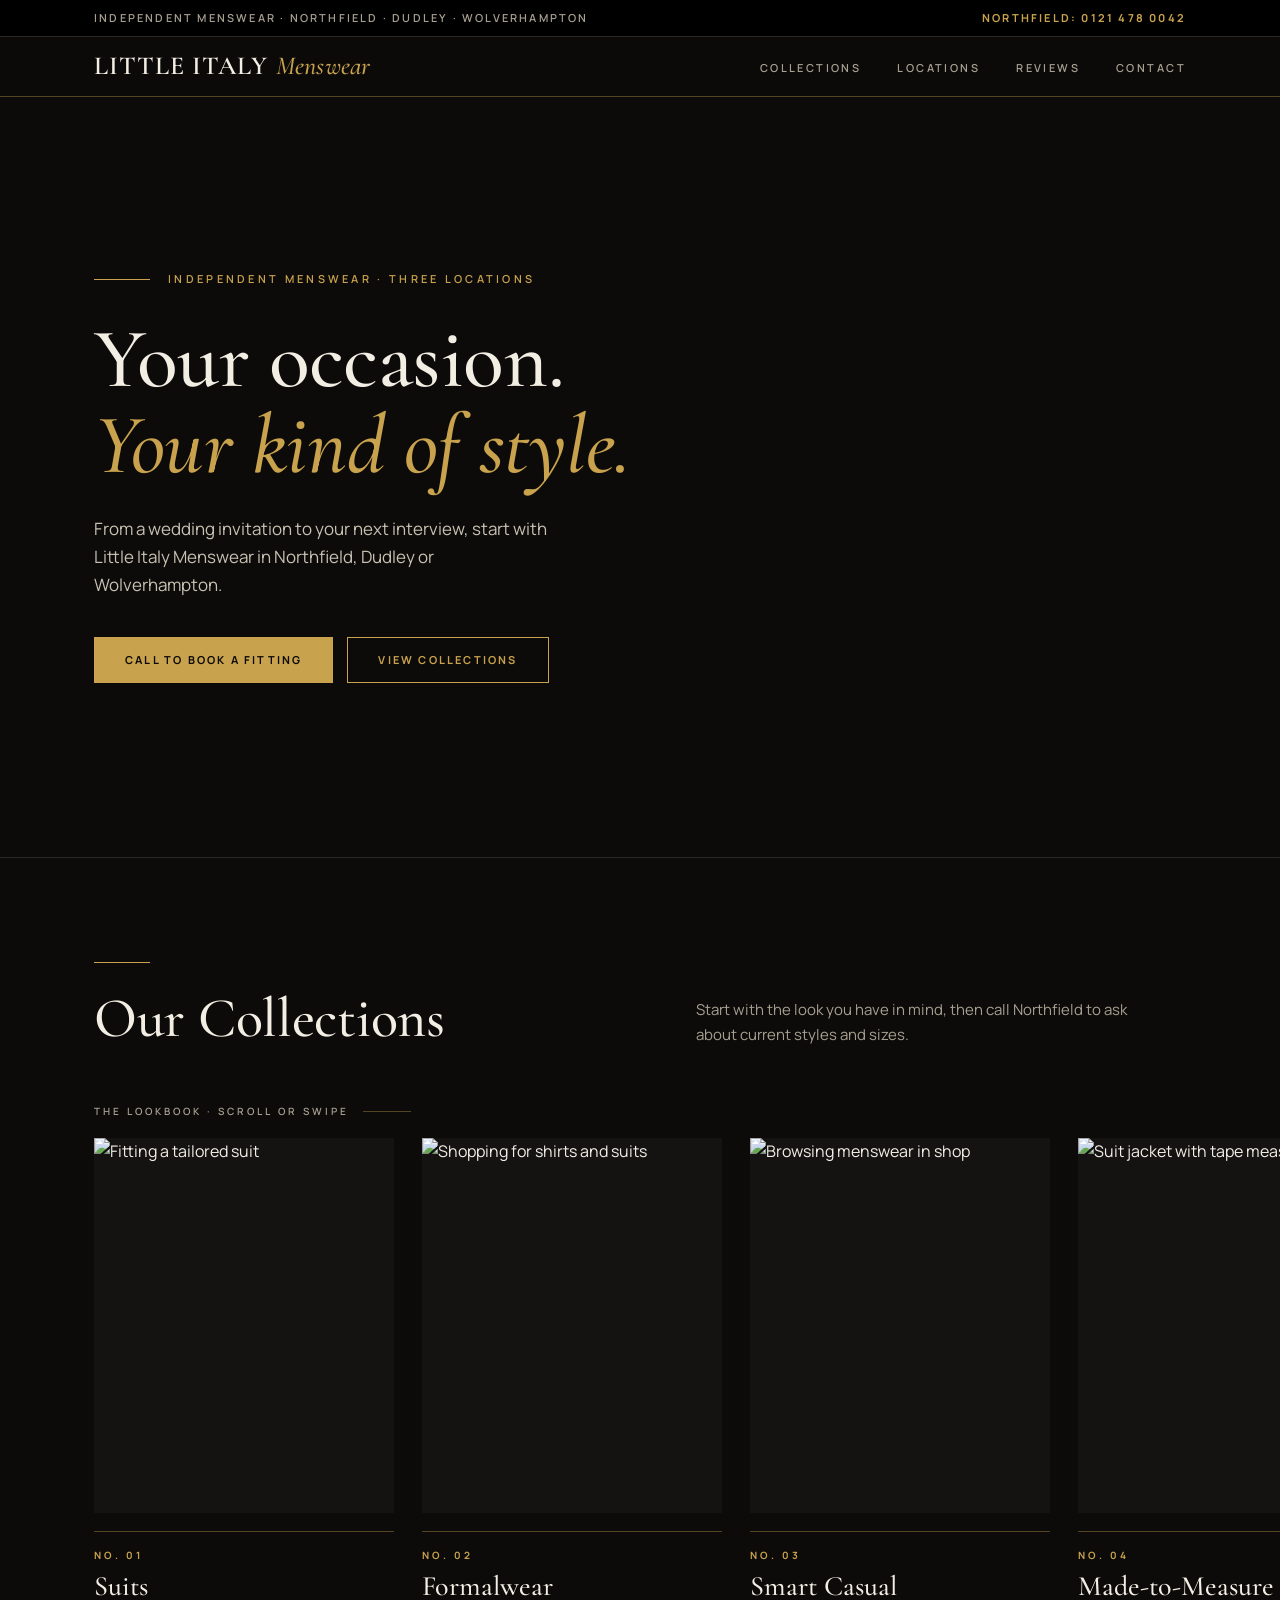
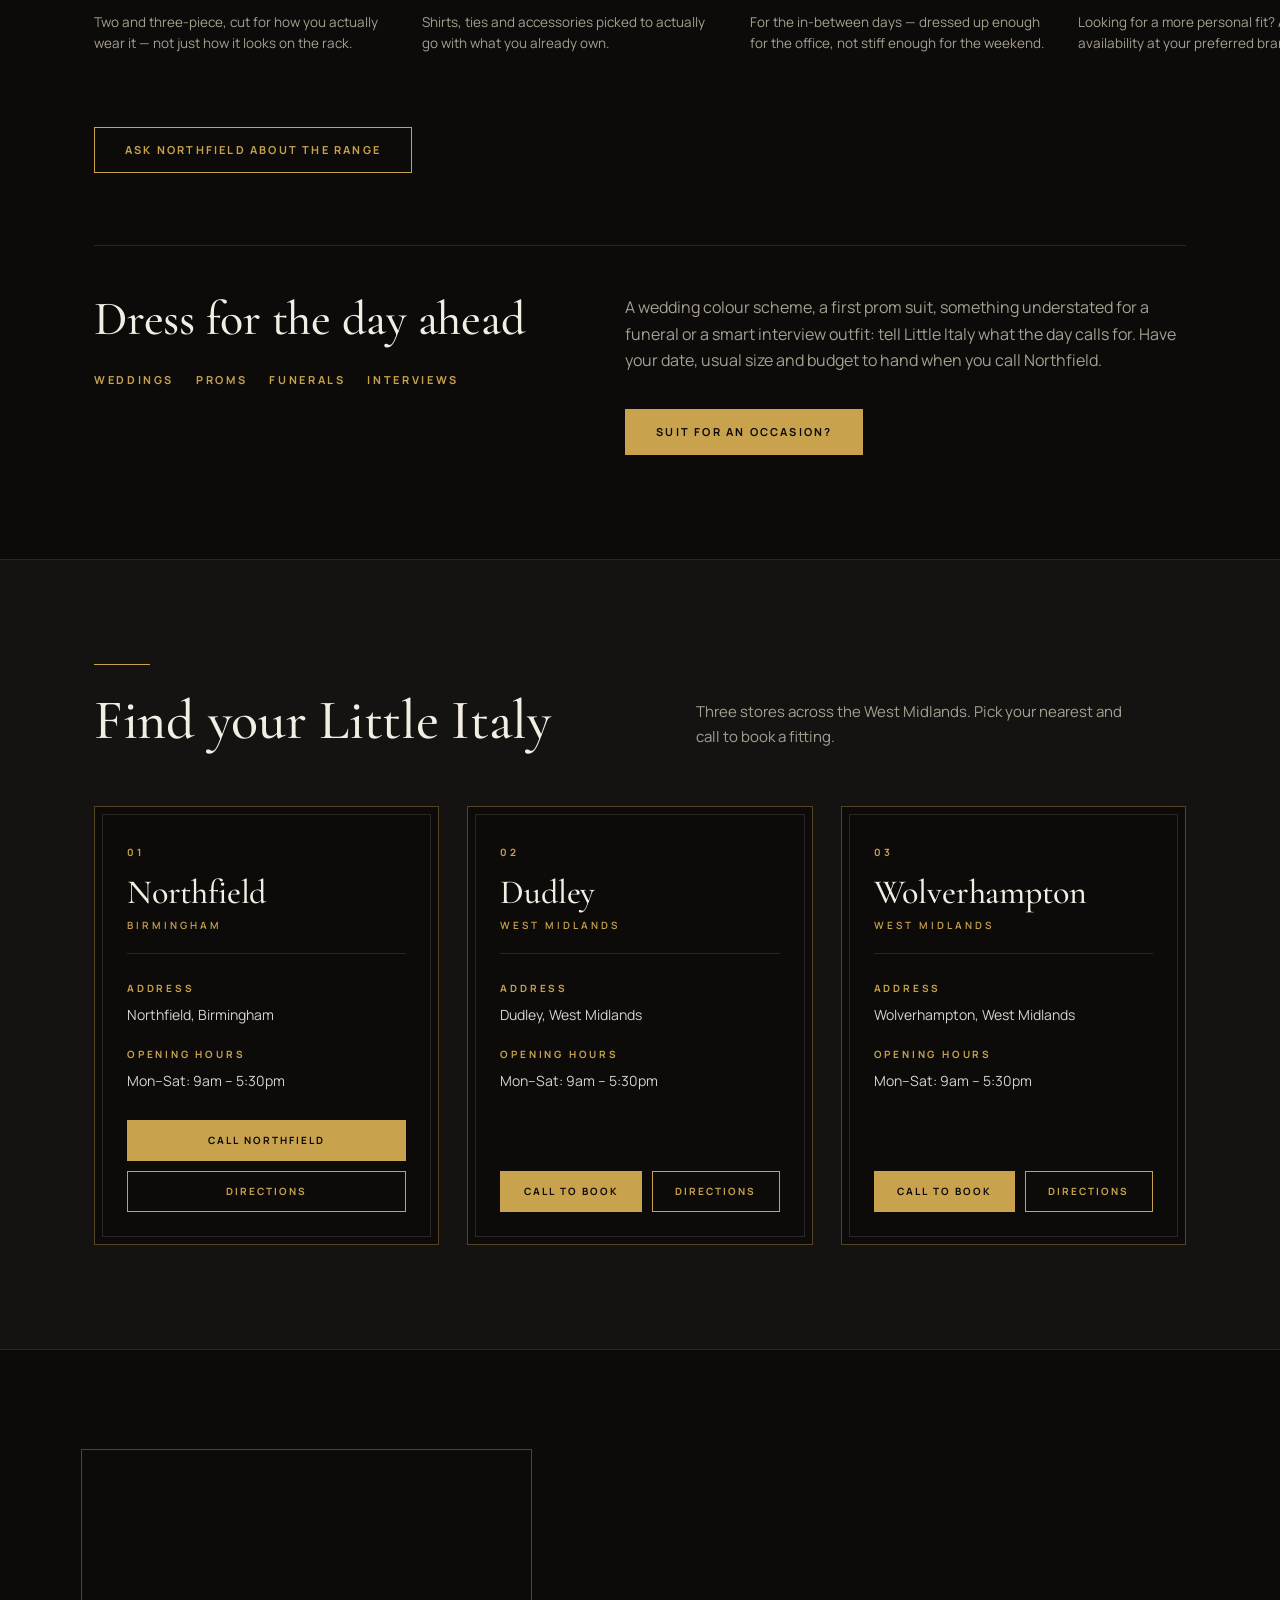
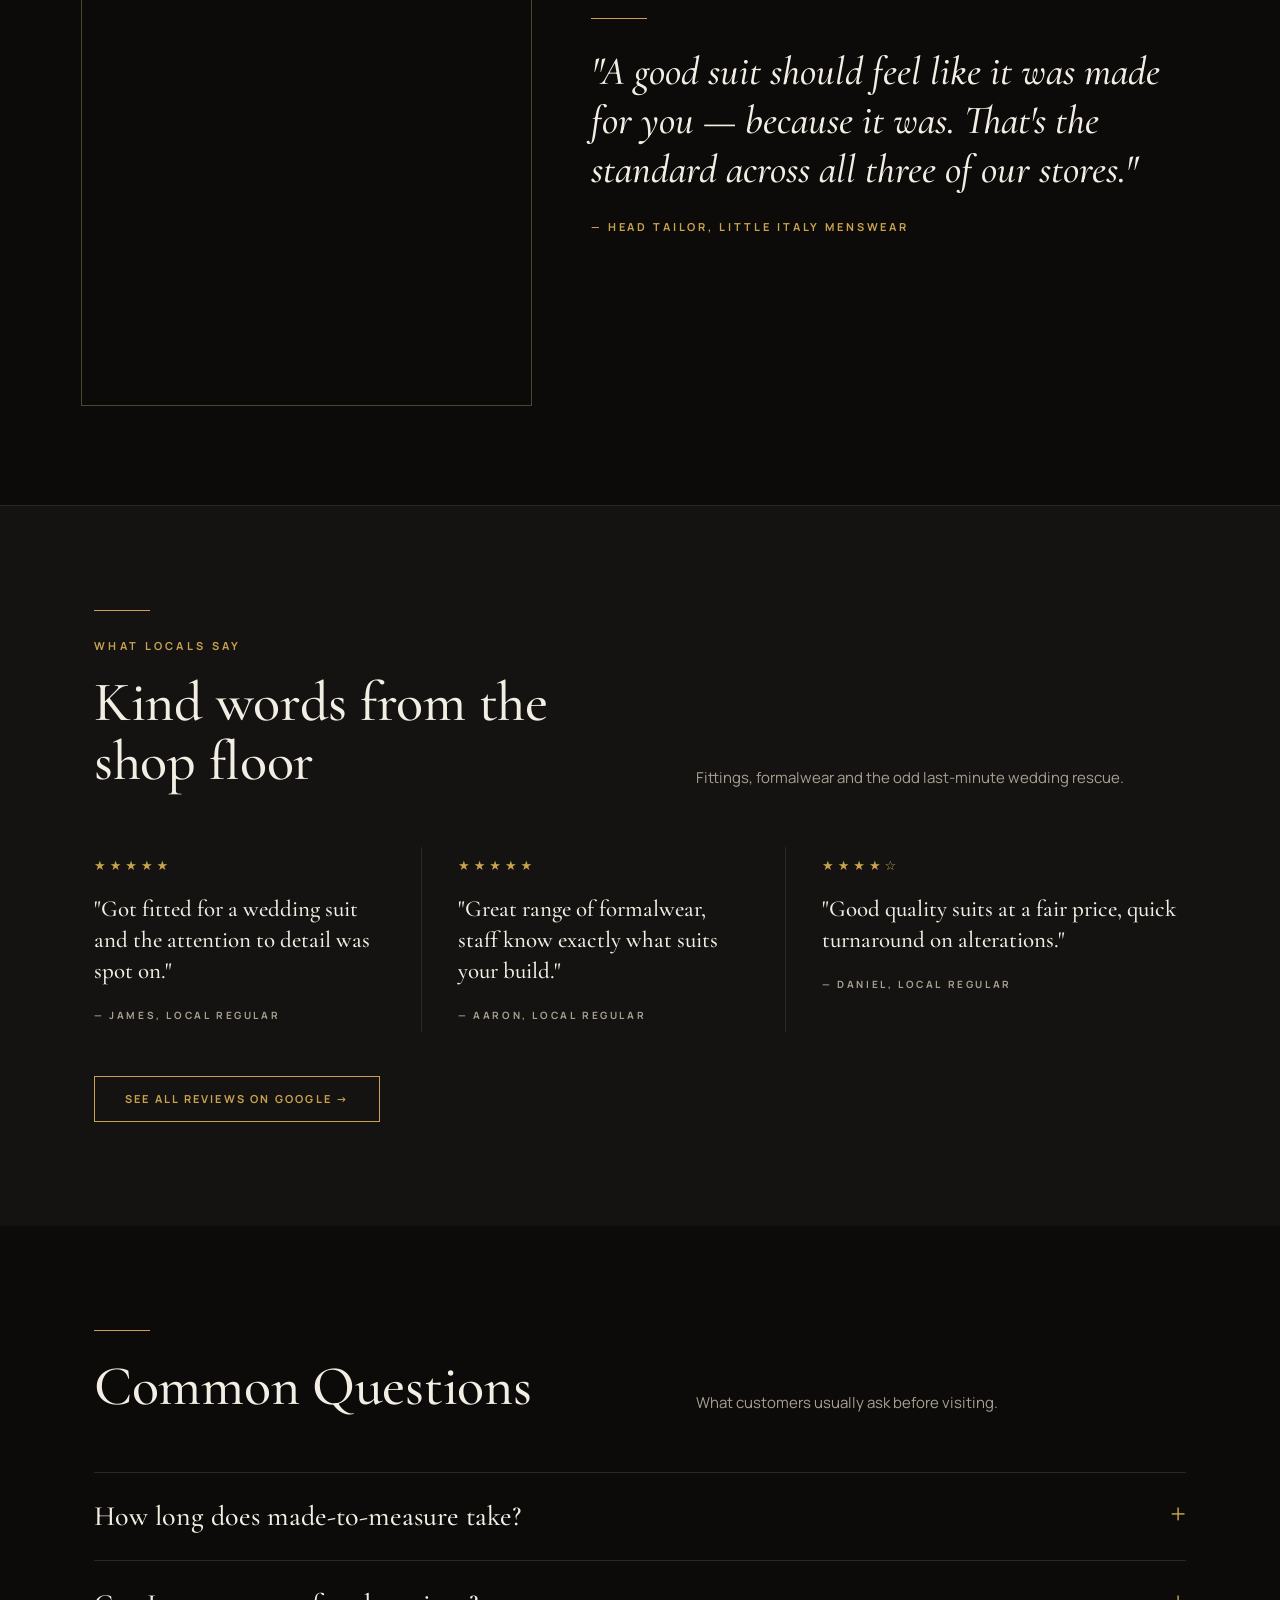
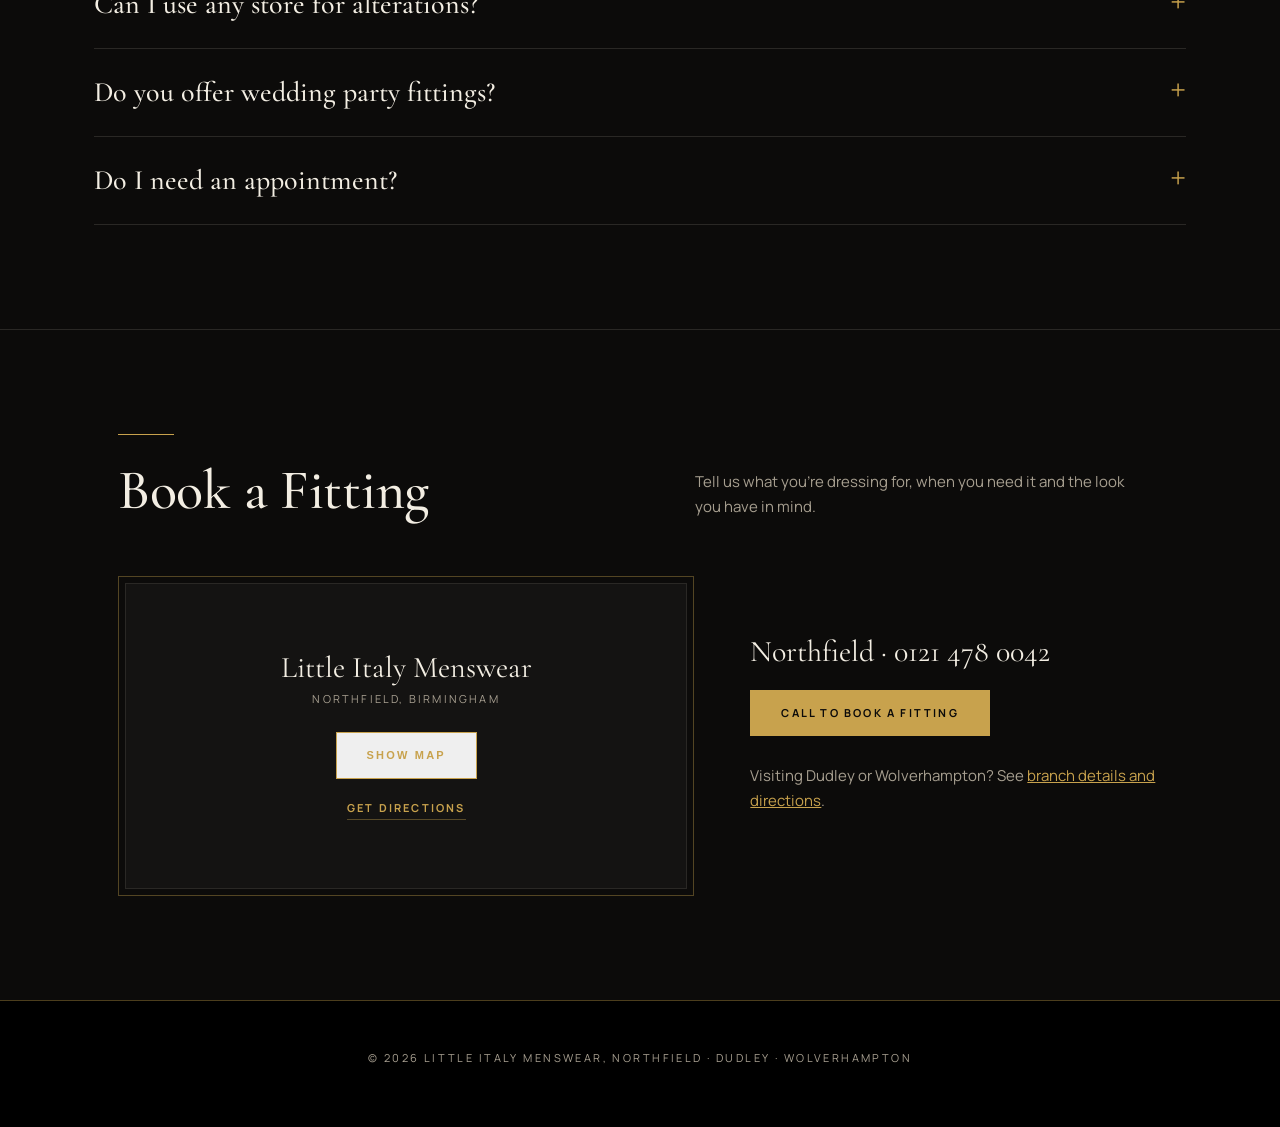
==== index.html @ 304b844a "Merge task E" ====
<!DOCTYPE html>
<html lang="en-GB">
<head>
<meta charset="UTF-8" />
<meta name="viewport" content="width=device-width, initial-scale=1" />
<title>Little Italy Menswear | Menswear in Northfield, Birmingham</title>
<meta name="description" content="Suits, formalwear and smart casual menswear from Little Italy Menswear in Northfield, Birmingham, with branches in Dudley and Wolverhampton too." />
<link rel="canonical" href="https://desolatemartial553.github.io/little-italy-menswear/" />
<meta name="theme-color" content="#0c0b0a" />
<link rel="icon" href="data:image/svg+xml,%3Csvg xmlns='http://www.w3.org/2000/svg' viewBox='0 0 64 64'%3E%3Crect width='64' height='64' rx='12' fill='%230c0b0a'/%3E%3Ctext x='32' y='45' font-family='Georgia,serif' font-size='38' font-weight='700' text-anchor='middle' fill='%23c8a24d'%3ELI%3C/text%3E%3C/svg%3E" />
<meta property="og:type" content="website" />
<meta property="og:site_name" content="Little Italy Menswear" />
<meta property="og:title" content="Little Italy Menswear | Menswear in Northfield, Birmingham" />
<meta property="og:description" content="Suits, formalwear and smart casual menswear from Little Italy Menswear in Northfield, Birmingham, with branches in Dudley and Wolverhampton too." />
<meta property="og:url" content="https://desolatemartial553.github.io/little-italy-menswear/" />
<meta property="og:image" content="https://images.pexels.com/photos/6765639/pexels-photo-6765639.jpeg?auto=compress&cs=tinysrgb&w=1200" />
<meta property="og:locale" content="en_GB" />
<meta name="twitter:card" content="summary_large_image" />
<meta name="twitter:title" content="Little Italy Menswear | Menswear in Northfield, Birmingham" />
<meta name="twitter:description" content="Suits, formalwear and smart casual menswear from Little Italy Menswear in Northfield, Birmingham, with branches in Dudley and Wolverhampton too." />
<meta name="twitter:image" content="https://images.pexels.com/photos/6765639/pexels-photo-6765639.jpeg?auto=compress&cs=tinysrgb&w=1200" />
<script type="application/ld+json">
{
  "@context": "https://schema.org",
  "@type": "ClothingStore",
  "@id": "https://desolatemartial553.github.io/little-italy-menswear/#northfield",
  "name": "Little Italy Menswear",
  "description": "Independent menswear retailer offering suits, formalwear and smart casual clothing.",
  "url": "https://desolatemartial553.github.io/little-italy-menswear/",
  "image": "https://images.pexels.com/photos/6765639/pexels-photo-6765639.jpeg?auto=compress&cs=tinysrgb&w=1200",
  "telephone": "+441214780042",
  "address": {
    "@type": "PostalAddress",
    "addressLocality": "Northfield, Birmingham",
    "addressRegion": "West Midlands",
    "addressCountry": "GB"
  },
  "areaServed": [
    "Northfield",
    "Dudley",
    "Wolverhampton"
  ]
}
</script>
<link rel="preconnect" href="https://fonts.googleapis.com" />
<link rel="preconnect" href="https://fonts.gstatic.com" crossorigin />
<link rel="preload" as="image" href="https://images.pexels.com/photos/6765639/pexels-photo-6765639.jpeg?auto=compress&cs=tinysrgb&w=800" media="(max-width:600px)" fetchpriority="high" />
<link rel="preload" as="image" href="https://images.pexels.com/photos/6765639/pexels-photo-6765639.jpeg?auto=compress&cs=tinysrgb&w=1280" media="(min-width:601px) and (max-width:1280px)" fetchpriority="high" />
<link rel="preload" as="image" href="https://images.pexels.com/photos/6765639/pexels-photo-6765639.jpeg?auto=compress&cs=tinysrgb&w=1920" media="(min-width:1281px)" fetchpriority="high" />
<link href="https://fonts.googleapis.com/css2?family=Cormorant+Garamond:ital,wght@0,500;0,600;0,700;1,500;1,600&family=Manrope:wght@300;400;500;600;700&display=swap" rel="stylesheet" />
<style>
  :root{
    --bg:#0c0b0a; --ink:#f3eee3; --muted:#a79f90; --accent:#c8a24d; --accent-soft:rgba(200,162,77,.38);
    --card:#141312; --line:#2a2825; --pad:max(24px, calc((100% - 1092px) / 2));
    --serif:'Cormorant Garamond',Georgia,serif; --sans:'Manrope',system-ui,sans-serif;
  }
  *{box-sizing:border-box; margin:0; padding:0;}
  html{scroll-padding-top:90px;}
  body{font-family:var(--sans); background:var(--bg); color:var(--ink); line-height:1.65; font-size:16px; -webkit-font-smoothing:antialiased; overflow-x:hidden;}
  h1,h2,h3{font-family:var(--serif); font-weight:600; letter-spacing:-.005em;}
  .wrap{max-width:1140px; margin:0 auto; padding:0 24px;}
  a{color:inherit;}
  a:focus-visible,button:focus-visible,summary:focus-visible,.lookbook:focus-visible{outline:2px solid var(--accent); outline-offset:3px;}
  img{display:block; max-width:100%;}
  .reveal{opacity:0; transform:translateY(24px); transition:opacity .8s ease, transform .8s ease;}
  .reveal.in{opacity:1; transform:none;}
  @media(prefers-reduced-motion:reduce){.reveal{opacity:1; transform:none; transition:none;} *{scroll-behavior:auto !important;}}

  /* top bar + header */
  .topbar{background:#000; color:var(--muted); font-size:11px; letter-spacing:.2em; text-transform:uppercase; font-weight:600; border-bottom:1px solid var(--line);}
  .topbar__inner{display:flex; justify-content:space-between; align-items:center; padding:9px 24px; flex-wrap:wrap; gap:4px 20px;}
  .topbar a{color:var(--accent); text-decoration:none; font-weight:700;}
  header{position:sticky; top:0; background:rgba(12,11,10,.94); backdrop-filter:blur(8px); border-bottom:1px solid var(--accent-soft); z-index:30; transition:box-shadow .3s;}
  header.scrolled{box-shadow:0 10px 30px rgba(0,0,0,.55);}
  .header__inner{display:flex; align-items:center; justify-content:space-between; padding:16px 24px; position:relative;}
  .brand{font-family:var(--serif); font-size:26px; font-weight:600; text-decoration:none; letter-spacing:.04em; text-transform:uppercase; line-height:1;}
  .brand span{color:var(--accent); font-style:italic; text-transform:none; letter-spacing:.01em; font-weight:500;}
  nav ul{list-style:none; display:flex; gap:36px;}
  nav a{text-decoration:none; font-weight:600; font-size:11px; color:var(--muted); text-transform:uppercase; letter-spacing:.22em; padding:6px 0; border-bottom:1px solid transparent; transition:color .2s, border-color .2s;}
  nav a:hover{color:var(--accent); border-color:var(--accent);}
  .burger{display:none; flex-direction:column; gap:5px; background:none; border:0; cursor:pointer; padding:8px;}
  .burger span{width:24px; height:1px; background:var(--ink);}
  .mobile-menu{display:none; position:absolute; top:100%; left:0; right:0; background:var(--card); border-bottom:1px solid var(--accent-soft); flex-direction:column; padding:8px 24px 16px;}
  .mobile-menu.open{display:flex;}
  .mobile-menu a{padding:15px 0; text-decoration:none; font-weight:600; border-bottom:1px solid var(--line); text-transform:uppercase; letter-spacing:.2em; font-size:12px;}

  /* buttons */
  .btn{display:inline-block; padding:15px 30px; border-radius:0; font-weight:700; text-decoration:none; font-size:11px; text-transform:uppercase; letter-spacing:.2em; border:1px solid transparent; cursor:pointer; transition:background .25s, color .25s, border-color .25s; line-height:1.3; text-align:center;}
  .btn--accent{background:var(--accent); color:#0c0b0a; border-color:var(--accent);}
  .btn--accent:hover{background:var(--ink); border-color:var(--ink);}
  .btn--outline{border-color:var(--accent); color:var(--accent);}
  .btn--outline:hover{background:var(--accent); color:#0c0b0a;}

  /* hero: full-bleed editorial */
  .hero{position:relative; min-height:clamp(520px, calc(100svh - 112px), 760px); display:flex; align-items:center; color:var(--ink); overflow:hidden; padding:0;}
  .hero::before{content:"";position:absolute; inset:0; background:url('https://images.pexels.com/photos/6765639/pexels-photo-6765639.jpeg?auto=compress&cs=tinysrgb&w=800') 70% 25%/cover; filter:grayscale(.35) contrast(1.05);}
  @media (min-width:601px){.hero::before{background-image:url('https://images.pexels.com/photos/6765639/pexels-photo-6765639.jpeg?auto=compress&cs=tinysrgb&w=1280');}}
  @media (min-width:1281px){.hero::before{background-image:url('https://images.pexels.com/photos/6765639/pexels-photo-6765639.jpeg?auto=compress&cs=tinysrgb&w=1920');}}
  .hero::after{content:"";position:absolute; inset:0; background:linear-gradient(90deg, rgba(12,11,10,.96) 0%, rgba(12,11,10,.86) 38%, rgba(12,11,10,.35) 78%, rgba(12,11,10,.55) 100%);}
  .hero__inner{position:relative; z-index:2; width:100%; padding:56px var(--pad);}
  .hero__tag{display:flex; align-items:center; gap:18px; color:var(--accent); font-weight:600; font-size:11px; margin-bottom:28px; text-transform:uppercase; letter-spacing:.3em;}
  .hero__tag::before{content:""; width:56px; height:1px; background:var(--accent); flex:none;}
  .hero h1{font-size:clamp(44px,6.6vw,88px); line-height:1.02; font-weight:500; margin-bottom:26px; max-width:11em;}
  .hero h1 em{color:var(--accent); font-style:italic; font-weight:500;}
  .hero p{max-width:460px; margin-bottom:38px; color:#c9c1b2; font-size:17px;}
  .hero__actions{display:flex; gap:14px; flex-wrap:wrap;}

  /* sections + editorial heads */
  section{padding:104px 24px;}
  .section__head{max-width:1092px; margin:0 auto 56px; display:grid; grid-template-columns:1.1fr 1fr; gap:12px 64px; align-items:end;}
  .section__head::before{content:""; grid-column:1/-1; width:56px; height:1px; background:var(--accent); margin-bottom:14px;}
  .section__head h2{font-size:clamp(34px,4.6vw,56px); line-height:1.05; font-weight:500;}
  .section__head p{color:var(--muted); max-width:440px; font-size:15px;}
  .section__head .rating-badge{grid-column:1/-1;}

  /* lookbook */
  #collections{padding-inline:0; border-top:1px solid var(--line);}
  .lookbook{display:flex; gap:28px; overflow-x:auto; scroll-snap-type:x mandatory; padding:0 var(--pad) 28px; scroll-padding-inline:var(--pad); overscroll-behavior-x:contain; scrollbar-width:thin; scrollbar-color:var(--accent) var(--line); counter-reset:look;}
  .lookbook::-webkit-scrollbar{height:3px;}
  .lookbook::-webkit-scrollbar-track{background:var(--line);}
  .lookbook::-webkit-scrollbar-thumb{background:var(--accent);}
  .lookbook::after{content:""; flex:0 0 1px;}
  .lookbook-hint{margin:0 0 18px; display:flex; align-items:center; gap:14px; font-size:10px; letter-spacing:.3em; text-transform:uppercase; color:var(--muted); font-weight:600;}
  .lookbook-hint::after{content:""; width:48px; height:1px; background:var(--accent-soft);}
  .coll{flex:0 0 auto; width:min(78vw,300px); scroll-snap-align:start; counter-increment:look;}
  .coll__img{overflow:hidden; aspect-ratio:4/5; background:var(--card);}
  .coll img{width:100%; height:100%; object-fit:cover; filter:grayscale(.25); transition:transform .8s ease, filter .5s;}
  .coll:hover img{transform:scale(1.04); filter:none;}
  .coll__label{padding-top:18px; margin-top:0; font-family:var(--serif); font-size:28px; font-weight:500; line-height:1.1; border-top:1px solid var(--accent-soft); margin-top:18px;}
  .coll__label::before{content:"No. 0" counter(look); display:block; font-family:var(--sans); font-size:10px; letter-spacing:.3em; text-transform:uppercase; color:var(--accent); font-weight:700; margin-bottom:10px;}
  .coll__label small{display:block; font-family:var(--sans); font-size:13.5px; color:var(--muted); font-weight:400; margin-top:10px; line-height:1.6;}
  .collection-contact{text-align:left; margin:44px 0 0;}
  .occasion-panel{margin:72px 0 0; padding:48px 0 0; border-top:1px solid var(--line); display:grid; grid-template-columns:1fr 1.2fr; gap:8px 64px; align-items:start;}
  .occasion-panel h3{font-size:clamp(32px,4vw,48px); line-height:1.05; font-weight:500; grid-column:1;}
  .occasion-list{grid-column:1; display:flex; flex-wrap:wrap; gap:8px 22px; list-style:none; color:var(--accent); font-size:11px; letter-spacing:.24em; text-transform:uppercase; font-weight:700; margin-top:18px;}
  .occasion-panel p{grid-column:2; grid-row:1/3; color:var(--muted); max-width:560px;}
  .occasion-panel .btn{grid-column:2; justify-self:start; margin-top:12px;}

  /* store directory plaques */
  #locations{background:var(--card); border-top:1px solid var(--line); border-bottom:1px solid var(--line);}
  .locations{display:grid; grid-template-columns:repeat(3,minmax(0,1fr)); gap:28px; max-width:1092px; margin:0 auto; counter-reset:plaque;}
  .loc{position:relative; display:flex; flex-direction:column; text-align:left; padding:40px 32px 32px; min-width:0; background:var(--bg); border:1px solid var(--accent-soft); counter-increment:plaque; transition:border-color .3s, transform .3s;}
  .loc::before{content:""; position:absolute; inset:7px; border:1px solid var(--line); pointer-events:none; transition:border-color .3s;}
  .loc:hover{border-color:var(--accent); transform:translateY(-4px);}
  .loc:hover::before{border-color:var(--accent-soft);}
  .loc h3{position:relative; color:var(--ink); font-size:34px; line-height:1.05; font-weight:500; margin-bottom:6px; text-transform:none;}
  .loc h3::before{content:"0" counter(plaque); display:block; font-family:var(--sans); font-size:10px; letter-spacing:.3em; color:var(--accent); font-weight:700; margin-bottom:18px;}
  .loc > p{color:var(--accent); font-size:10px; letter-spacing:.3em; text-transform:uppercase; font-weight:600; padding-bottom:20px; border-bottom:1px solid var(--line);}
  .loc__details{margin:6px 0 28px; font-size:14px; position:relative;}
  .loc__details dt{font-size:10px; letter-spacing:.28em; text-transform:uppercase; color:var(--accent); font-weight:700; margin-top:20px;}
  .loc__details dd{color:var(--ink); margin:6px 0 0; opacity:.88;}
  .loc__actions{display:flex; flex-wrap:wrap; gap:10px; margin-top:auto; position:relative;}
  .loc__actions .btn{padding:13px 18px; font-size:10px; flex:1 1 auto;}

  /* craft quote */
  .owner-section{padding-block:112px;}
  .owner{display:grid; grid-template-columns:minmax(0,5fr) minmax(0,7fr); gap:72px; align-items:center; max-width:1092px; margin:0 auto;}
  .owner img{aspect-ratio:4/5; object-fit:cover; width:100%; filter:grayscale(.3); outline:1px solid var(--accent-soft); outline-offset:12px;}
  .owner blockquote{font-family:var(--serif); font-size:clamp(26px,3.2vw,40px); line-height:1.22; font-weight:500; font-style:italic; margin-bottom:24px;}
  .owner blockquote::before{content:""; display:block; width:56px; height:1px; background:var(--accent); margin-bottom:28px;}
  .owner .who{color:var(--accent); font-weight:700; font-size:11px; letter-spacing:.26em; text-transform:uppercase;}

  /* reviews */
  .reviews{background:var(--card); border-top:1px solid var(--line); padding-inline:0;}
  .rating-badge{display:inline-block; justify-self:start; color:var(--accent); font-weight:700; font-size:11px; letter-spacing:.3em; text-transform:uppercase; margin-bottom:6px;}
  .review-grid{display:grid; grid-template-columns:repeat(3,minmax(0,1fr)); max-width:1140px; margin:0 auto; padding:0 24px;}
  .review{padding:8px 36px 8px 0; margin-right:36px; border-right:1px solid var(--line); text-align:left;}
  .review:last-child{border-right:0; margin-right:0; padding-right:0;}
  .stars{color:var(--accent); letter-spacing:4px; font-size:13px; margin-bottom:18px;}
  .review p{font-family:var(--serif); color:var(--ink); font-size:23px; line-height:1.35; font-weight:500; margin-bottom:20px;}
  .review .who{font-weight:700; font-size:10px; letter-spacing:.26em; color:var(--muted); text-transform:uppercase;}
  .reviews > .wrap{max-width:1140px;}

  /* faq */
  .faq{max-width:1092px; margin:0 auto; border-top:1px solid var(--line);}
  .faq details{border-bottom:1px solid var(--line); padding:26px 0;}
  .faq summary{cursor:pointer; font-family:var(--serif); font-weight:500; list-style:none; font-size:clamp(21px,2.4vw,28px); line-height:1.25; padding-right:48px; position:relative;}
  .faq summary::-webkit-details-marker{display:none;}
  .faq summary::after{content:"+"; position:absolute; right:0; top:0; font-family:var(--sans); font-weight:300; font-size:28px; line-height:1; color:var(--accent);}
  .faq details[open] summary::after{content:"–";}
  .faq p{margin-top:14px; color:var(--muted); font-size:15px; max-width:640px;}
  .faq p a{color:var(--accent);}

  /* contact */
  #contact{border-top:1px solid var(--line);}
  .map-contact{display:grid; grid-template-columns:1.4fr 1fr; gap:56px; max-width:1092px; margin:0 auto; align-items:stretch;}
  .map-contact iframe{width:100%; height:100%; min-height:320px; border:1px solid var(--accent-soft); padding:6px; background:var(--bg); filter:grayscale(1) invert(90%);}
  .contact-details{text-align:left; padding:8px 0; display:flex; flex-direction:column; justify-content:center; align-items:flex-start;}
  .contact-details p{color:var(--muted); margin-bottom:22px; font-size:15px;}
  .contact-details p:first-child{font-family:var(--serif); color:var(--ink); font-size:30px; line-height:1.1;}
  .contact-details p a{color:var(--accent);}
  .contact-details .btn{margin-bottom:28px;}
  footer{background:#000; color:var(--muted); padding:48px 24px 60px; text-align:center; font-size:11px; letter-spacing:.22em; text-transform:uppercase; border-top:1px solid var(--accent-soft);}
  footer a{color:var(--accent); text-decoration:none;}
  .sticky-cta{position:fixed; bottom:0; left:0; right:0; background:#000; padding:12px 20px; display:none; justify-content:center; gap:12px; z-index:40; border-top:1px solid var(--accent-soft); box-shadow:0 -8px 24px rgba(0,0,0,.5);}
  .sticky-cta a{flex:1; text-align:center; max-width:280px;}

  @media(max-width:960px){
    .locations{grid-template-columns:1fr; max-width:520px;}
    .review-grid{grid-template-columns:1fr; gap:36px;}
    .review{border-right:0; margin-right:0; padding:0 0 36px; border-bottom:1px solid var(--line);}
    .review:last-child{border-bottom:0; padding-bottom:0;}
  }
  @media(max-width:820px){
    nav{display:none;} .burger{display:flex;}
    section{padding:72px 24px;}
    #collections,.reviews{padding-inline:0;}
    .section__head{grid-template-columns:1fr; margin-bottom:40px;}
    .occasion-panel{grid-template-columns:1fr; gap:16px;}
    .occasion-panel p,.occasion-panel .btn,.occasion-panel h3,.occasion-list{grid-column:1; grid-row:auto;}
    .owner{grid-template-columns:1fr; gap:48px;}
    .owner img{max-width:360px; outline-offset:10px; margin-left:10px;}
    .map-contact{grid-template-columns:1fr; gap:36px;}
    .map-contact iframe{min-height:260px;}
    .sticky-cta{display:flex;}
    footer{padding-bottom:100px;}
    .hero::after{background:linear-gradient(180deg, rgba(12,11,10,.7) 0%, rgba(12,11,10,.9) 100%);}
  }
  @media(max-width:420px){
    .topbar{letter-spacing:.14em;}
    .hero__inner{padding-block:44px;}
    .hero p{font-size:16px;}
    .btn{padding:14px 22px;}
    .hero__actions .btn{flex:1 1 100%;}
    .brand{font-size:22px;}
  }
</style>
</head>
<body>

<div class="topbar">
  <div class="wrap topbar__inner">
    <p>Independent menswear · Northfield · Dudley · Wolverhampton</p>
    <a href="tel:+441214780042">Northfield: 0121 478 0042</a>
  </div>
</div>

<header id="siteHeader">
  <div class="wrap header__inner">
    <a class="brand" href="#top">Little Italy <span>Menswear</span></a>
    <nav>
      <ul>
        <li><a href="#collections">Collections</a></li>
        <li><a href="#locations">Locations</a></li>
        <li><a href="#reviews">Reviews</a></li>
        <li><a href="#contact">Contact</a></li>
      </ul>
    </nav>
    <button class="burger" id="burgerBtn" aria-label="Menu"><span></span><span></span><span></span></button>
    <div class="mobile-menu" id="mobileMenu">
      <a href="#collections">Collections</a>
      <a href="#locations">Locations</a>
      <a href="#reviews">Reviews</a>
      <a href="#contact">Contact</a>
    </div>
  </div>
</header>

<section class="hero" id="top">
  <div class="hero__inner">
    <span class="hero__tag">Independent Menswear · Three Locations</span>
    <h1>Your occasion.<br><em>Your kind of style.</em></h1>
    <p>From a wedding invitation to your next interview, start with Little Italy Menswear in Northfield, Dudley or Wolverhampton.</p>
    <div class="hero__actions">
      <!-- PLACEHOLDER: confirm fitting appointments are available before publishing -->
      <a href="tel:+441214780042" class="btn btn--accent">Call to book a fitting</a>
      <!-- /PLACEHOLDER -->
      <a href="#collections" class="btn btn--outline">View Collections</a>
    </div>
  </div>
</section>

<section id="collections">
  <div class="wrap">
    <div class="section__head reveal">
      <h2>Our Collections</h2>
      <p>Start with the look you have in mind, then call Northfield to ask about current styles and sizes.</p>
    </div>
    <p class="lookbook-hint">The lookbook · scroll or swipe</p>
  </div>
    <div class="lookbook reveal" role="region" aria-label="Collections lookbook, scrollable" tabindex="0">
      <!-- PLACEHOLDER: confirm suits, formalwear and smart-casual ranges with the business -->
      <div class="coll"><div class="coll__img"><img src="https://images.pexels.com/photos/6050409/pexels-photo-6050409.jpeg?auto=compress&cs=tinysrgb&w=400&h=500" srcset="https://images.pexels.com/photos/6050409/pexels-photo-6050409.jpeg?auto=compress&cs=tinysrgb&w=300&h=375 300w, https://images.pexels.com/photos/6050409/pexels-photo-6050409.jpeg?auto=compress&cs=tinysrgb&w=400&h=500 400w, https://images.pexels.com/photos/6050409/pexels-photo-6050409.jpeg?auto=compress&cs=tinysrgb&w=600&h=750 600w" sizes="(max-width:380px) 78vw, 300px" width="400" height="500" alt="Fitting a tailored suit" loading="lazy" decoding="async" /></div><div class="coll__label">Suits<small>Two and three-piece, cut for how you actually wear it — not just how it looks on the rack.</small></div></div>
      <div class="coll"><div class="coll__img"><img src="https://images.pexels.com/photos/6050435/pexels-photo-6050435.jpeg?auto=compress&cs=tinysrgb&w=400&h=500" srcset="https://images.pexels.com/photos/6050435/pexels-photo-6050435.jpeg?auto=compress&cs=tinysrgb&w=300&h=375 300w, https://images.pexels.com/photos/6050435/pexels-photo-6050435.jpeg?auto=compress&cs=tinysrgb&w=400&h=500 400w, https://images.pexels.com/photos/6050435/pexels-photo-6050435.jpeg?auto=compress&cs=tinysrgb&w=600&h=750 600w" sizes="(max-width:380px) 78vw, 300px" width="400" height="500" alt="Shopping for shirts and suits" loading="lazy" decoding="async" /></div><div class="coll__label">Formalwear<small>Shirts, ties and accessories picked to actually go with what you already own.</small></div></div>
      <div class="coll"><div class="coll__img"><img src="https://images.pexels.com/photos/6050440/pexels-photo-6050440.jpeg?auto=compress&cs=tinysrgb&w=400&h=500" srcset="https://images.pexels.com/photos/6050440/pexels-photo-6050440.jpeg?auto=compress&cs=tinysrgb&w=300&h=375 300w, https://images.pexels.com/photos/6050440/pexels-photo-6050440.jpeg?auto=compress&cs=tinysrgb&w=400&h=500 400w, https://images.pexels.com/photos/6050440/pexels-photo-6050440.jpeg?auto=compress&cs=tinysrgb&w=600&h=750 600w" sizes="(max-width:380px) 78vw, 300px" width="400" height="500" alt="Browsing menswear in shop" loading="lazy" decoding="async" /></div><div class="coll__label">Smart Casual<small>For the in-between days — dressed up enough for the office, not stiff enough for the weekend.</small></div></div>
      <!-- /PLACEHOLDER -->
      <!-- PLACEHOLDER: confirm made-to-measure availability and participating branches -->
      <div class="coll"><div class="coll__img"><img src="https://images.pexels.com/photos/6765639/pexels-photo-6765639.jpeg?auto=compress&cs=tinysrgb&w=400&h=500" srcset="https://images.pexels.com/photos/6765639/pexels-photo-6765639.jpeg?auto=compress&cs=tinysrgb&w=300&h=375 300w, https://images.pexels.com/photos/6765639/pexels-photo-6765639.jpeg?auto=compress&cs=tinysrgb&w=400&h=500 400w, https://images.pexels.com/photos/6765639/pexels-photo-6765639.jpeg?auto=compress&cs=tinysrgb&w=600&h=750 600w" sizes="(max-width:380px) 78vw, 300px" width="400" height="500" alt="Suit jacket with tape measure" loading="lazy" decoding="async" /></div><div class="coll__label">Made-to-Measure<small>Looking for a more personal fit? Ask about availability at your preferred branch.</small></div></div>
      <!-- /PLACEHOLDER -->
    </div>
  <div class="wrap">
    <p class="collection-contact"><a href="tel:+441214780042" class="btn btn--outline">Ask Northfield about the range</a></p>
    <div class="occasion-panel reveal">
      <h3>Dress for the day ahead</h3>
      <ul class="occasion-list"><li>Weddings</li><li>Proms</li><li>Funerals</li><li>Interviews</li></ul>
      <p>A wedding colour scheme, a first prom suit, something understated for a funeral or a smart interview outfit: tell Little Italy what the day calls for. Have your date, usual size and budget to hand when you call Northfield.</p>
      <a href="tel:+441214780042" class="btn btn--accent">Suit for an occasion?</a>
    </div>
  </div>
</section>

<section id="locations">
  <div class="wrap">
    <div class="section__head reveal">
      <h2>Find your Little Italy</h2>
      <p>Three stores across the West Midlands. Pick your nearest and call to book a fitting.</p>
    </div>
    <div class="locations reveal">
      <article class="loc">
        <h3>Northfield</h3><p>Birmingham</p>
        <dl class="loc__details">
          <dt>Address</dt>
          <!-- PLACEHOLDER: Northfield street address and postcode needed -->
          <dd>Northfield, Birmingham</dd>
          <!-- /PLACEHOLDER -->
          <dt>Opening hours</dt>
          <!-- PLACEHOLDER: real Northfield opening hours needed -->
          <dd>Mon–Sat: 9am – 5:30pm</dd>
          <!-- /PLACEHOLDER -->
        </dl>
        <!-- Northfield phone 0121 478 0042 is real; confirm it is the Northfield branch line -->
        <div class="loc__actions">
          <a href="tel:+441214780042" class="btn btn--accent">Call Northfield</a>
          <a href="https://www.google.com/maps/search/?api=1&amp;query=Little+Italy+Menswear+Northfield" class="btn btn--outline" target="_blank" rel="noopener" aria-label="Directions to Little Italy Menswear Northfield on Google Maps">Directions</a>
        </div>
      </article>
      <article class="loc">
        <h3>Dudley</h3><p>West Midlands</p>
        <dl class="loc__details">
          <dt>Address</dt>
          <!-- PLACEHOLDER: Dudley street address and postcode needed -->
          <dd>Dudley, West Midlands</dd>
          <!-- /PLACEHOLDER -->
          <dt>Opening hours</dt>
          <!-- PLACEHOLDER: real Dudley opening hours needed -->
          <dd>Mon–Sat: 9am – 5:30pm</dd>
          <!-- /PLACEHOLDER -->
        </dl>
        <div class="loc__actions">
          <!-- PLACEHOLDER: Dudley direct phone number needed; link uses the Northfield number meanwhile -->
          <a href="tel:+441214780042" class="btn btn--accent">Call to book</a>
          <!-- /PLACEHOLDER -->
          <a href="https://www.google.com/maps/search/?api=1&amp;query=Little+Italy+Menswear+Dudley" class="btn btn--outline" target="_blank" rel="noopener" aria-label="Directions to Little Italy Menswear Dudley on Google Maps">Directions</a>
        </div>
      </article>
      <article class="loc">
        <h3>Wolverhampton</h3><p>West Midlands</p>
        <dl class="loc__details">
          <dt>Address</dt>
          <!-- PLACEHOLDER: Wolverhampton street address and postcode needed -->
          <dd>Wolverhampton, West Midlands</dd>
          <!-- /PLACEHOLDER -->
          <dt>Opening hours</dt>
          <!-- PLACEHOLDER: real Wolverhampton opening hours needed -->
          <dd>Mon–Sat: 9am – 5:30pm</dd>
          <!-- /PLACEHOLDER -->
        </dl>
        <div class="loc__actions">
          <!-- PLACEHOLDER: Wolverhampton direct phone number needed; link uses the Northfield number meanwhile -->
          <a href="tel:+441214780042" class="btn btn--accent">Call to book</a>
          <!-- /PLACEHOLDER -->
          <a href="https://www.google.com/maps/search/?api=1&amp;query=Little+Italy+Menswear+Wolverhampton" class="btn btn--outline" target="_blank" rel="noopener" aria-label="Directions to Little Italy Menswear Wolverhampton on Google Maps">Directions</a>
        </div>
      </article>
    </div>
  </div>
</section>

<section class="owner-section">
  <div class="wrap">
    <div class="owner reveal">
      <img src="https://images.pexels.com/photos/37332553/pexels-photo-37332553.jpeg?auto=compress&cs=tinysrgb&w=500&h=625" srcset="https://images.pexels.com/photos/37332553/pexels-photo-37332553.jpeg?auto=compress&cs=tinysrgb&w=360&h=450 360w, https://images.pexels.com/photos/37332553/pexels-photo-37332553.jpeg?auto=compress&cs=tinysrgb&w=500&h=625 500w, https://images.pexels.com/photos/37332553/pexels-photo-37332553.jpeg?auto=compress&cs=tinysrgb&w=800&h=1000 800w" sizes="(max-width:900px) 360px, 460px" width="500" height="625" alt="Tailor working on a garment" loading="lazy" decoding="async" />
      <div>
        <!-- PLACEHOLDER: replace with a real quote and name from the owner or head tailor -->
        <blockquote>"A good suit should feel like it was made for you — because it was. That's the standard across all three of our stores."</blockquote>
        <div class="who">— Head Tailor, Little Italy Menswear</div>
        <!-- /PLACEHOLDER -->
      </div>
    </div>
  </div>
</section>

<section id="reviews" class="reviews">
  <div class="wrap">
    <div class="section__head reveal">
      <span class="rating-badge">What locals say</span>
      <h2>Kind words from the shop floor</h2>
      <p>Fittings, formalwear and the odd last-minute wedding rescue.</p>
    </div>
  </div>
  <div class="review-grid reveal">
    <!-- PLACEHOLDER: replace with real Google review (Northfield) -->
    <div class="review"><div class="stars">★★★★★</div><p>"Got fitted for a wedding suit and the attention to detail was spot on."</p><div class="who">— James, Local regular</div></div>
    <!-- /PLACEHOLDER -->
    <!-- PLACEHOLDER: replace with real Google review (Dudley) -->
    <div class="review"><div class="stars">★★★★★</div><p>"Great range of formalwear, staff know exactly what suits your build."</p><div class="who">— Aaron, Local regular</div></div>
    <!-- /PLACEHOLDER -->
    <!-- PLACEHOLDER: replace with real Google review (Wolverhampton) -->
    <div class="review"><div class="stars">★★★★☆</div><p>"Good quality suits at a fair price, quick turnaround on alterations."</p><div class="who">— Daniel, Local regular</div></div>
    <!-- /PLACEHOLDER -->
  </div>
  <div class="wrap" style="margin-top:44px;">
    <!-- PLACEHOLDER: swap for the direct Google Business Profile review link when known -->
    <a class="btn btn--outline" href="https://www.google.com/search?q=Little+Italy+Menswear+Northfield+reviews" target="_blank" rel="noopener">See all reviews on Google →</a>
    <!-- /PLACEHOLDER -->
  </div>
</section>

<section id="faq">
  <div class="wrap">
    <div class="section__head reveal">
      <h2>Common Questions</h2>
      <p>What customers usually ask before visiting.</p>
    </div>
    <div class="faq reveal">
      <!-- PLACEHOLDER: confirm made-to-measure lead time -->
      <details><summary>How long does made-to-measure take?</summary><p>Typically 2-3 weeks depending on the garment and any alterations needed — so if it's for a wedding or prom, call us as early as you can.</p></details>
      <!-- /PLACEHOLDER -->
      <!-- PLACEHOLDER: confirm cross-store alterations policy -->
      <details><summary>Can I use any store for alterations?</summary><p>Yes, all three stores offer alteration services regardless of where you bought the item.</p></details>
      <!-- /PLACEHOLDER -->
      <!-- PLACEHOLDER: confirm wedding party / group fittings -->
      <details><summary>Do you offer wedding party fittings?</summary><p>Yes, we regularly fit full wedding parties — book ahead for group appointments.</p></details>
      <!-- /PLACEHOLDER -->
      <!-- PLACEHOLDER: confirm walk-in policy -->
      <details><summary>Do I need an appointment?</summary><p>Walk-ins are welcome, but booking ahead is recommended for fittings and alterations. <a href="tel:+441214780042">Call 0121 478 0042</a> to book.</p></details>
      <!-- /PLACEHOLDER -->
    </div>
  </div>
</section>

<section id="contact">
  <div class="wrap section__head reveal">
    <h2>Book a Fitting</h2>
    <p>Tell us what you're dressing for, when you need it and the look you have in mind.</p>
  </div>
  <div class="wrap map-contact reveal">
    <div class="map-facade" id="mapFacade" data-src="https://maps.google.com/maps?q=Northfield,+Birmingham&z=15&output=embed" data-title="Map to Little Italy Menswear Northfield">
      <div class="map-facade__panel">
        <p class="map-facade__name">Little Italy Menswear</p>
        <p class="map-facade__addr">Northfield, Birmingham</p>
        <button type="button" class="btn btn--outline map-facade__btn" id="mapShow">Show map</button>
        <a class="map-facade__dir" href="https://www.google.com/maps/search/?api=1&amp;query=Little+Italy+Menswear+Northfield+Birmingham" target="_blank" rel="noopener">Get directions</a>
      </div>
    </div>
    <div class="contact-details">
      <p>Northfield · 0121 478 0042</p>
      <a href="tel:+441214780042" class="btn btn--accent">Call to book a fitting</a>
      <p>Visiting Dudley or Wolverhampton? See <a href="#locations">branch details and directions</a>.</p>
    </div>
  </div>
</section>

<footer>
  <p>&copy; 2026 Little Italy Menswear, Northfield · Dudley · Wolverhampton</p>
</footer>

<div class="sticky-cta">
  <a href="tel:+441214780042" class="btn btn--accent">Call Northfield</a>
  <a href="#locations" class="btn btn--outline">Find a Store</a>
</div>

<script>
  const burger = document.getElementById('burgerBtn');
  const menu = document.getElementById('mobileMenu');
  burger.addEventListener('click', () => menu.classList.toggle('open'));

  const header = document.getElementById('siteHeader');
  window.addEventListener('scroll', () => header.classList.toggle('scrolled', window.scrollY > 10));

  function smoothScrollTo(id){
    const target = document.getElementById(id);
    if(!target) return;
    const headerH = header.offsetHeight;
    const top = target.getBoundingClientRect().top + window.scrollY - headerH - 12;
    window.scrollTo({ top: Math.max(top, 0), behavior: 'smooth' });
  }
  document.querySelectorAll('a[href^="#"]').forEach(link => {
    const id = link.getAttribute('href').slice(1);
    if(!document.getElementById(id)) return;
    link.addEventListener('click', (e) => {
      e.preventDefault();
      menu.classList.remove('open');
      smoothScrollTo(id);
      history.replaceState(null, '', '#' + id);
    });
  });

  const io = new IntersectionObserver((entries) => {
    entries.forEach(e => { if(e.isIntersecting){ e.target.classList.add('in'); io.unobserve(e.target); } });
  }, { threshold: 0.15 });
  document.querySelectorAll('.reveal').forEach(el => io.observe(el));
</script>

<style>
  .owner img{height:auto;}
  .map-facade{position:relative; width:100%; min-height:320px; border:1px solid var(--accent-soft); padding:6px; background:var(--bg);}
  .map-facade__panel{height:100%; min-height:306px; display:flex; flex-direction:column; align-items:center; justify-content:center; text-align:center; gap:6px; padding:24px; background:var(--card); border:1px solid var(--line);}
  .map-facade__name{font-family:var(--serif); color:var(--ink); font-size:30px; line-height:1.1;}
  .map-facade__addr{color:var(--muted); font-size:11px; letter-spacing:.2em; text-transform:uppercase; margin-bottom:18px;}
  .map-facade__dir{color:var(--accent); font-size:11px; letter-spacing:.2em; text-transform:uppercase; font-weight:700; margin-top:14px; border-bottom:1px solid var(--accent-soft); padding-bottom:2px; text-decoration:none;}
  .map-facade__dir:hover,.map-facade__dir:focus-visible{border-bottom-color:var(--accent);}
  .map-facade__btn:focus-visible,.map-facade__dir:focus-visible{outline:2px solid var(--accent); outline-offset:3px;}
  .map-facade iframe{display:block; width:100%; height:100%; min-height:306px; border:0; filter:grayscale(1) invert(90%);}
  @media (max-width:900px){.map-facade{min-height:260px;} .map-facade__panel,.map-facade iframe{min-height:246px;}}
</style>
<script>
(function(){
  var f=document.getElementById('mapFacade'), b=document.getElementById('mapShow');
  if(!f||!b) return;
  b.addEventListener('click', function(){
    var i=document.createElement('iframe');
    i.src=f.getAttribute('data-src');
    i.title=f.getAttribute('data-title');
    i.loading='lazy';
    i.referrerPolicy='no-referrer-when-downgrade';
    f.textContent='';
    f.appendChild(i);
  });
})();
</script>
</body>
</html>
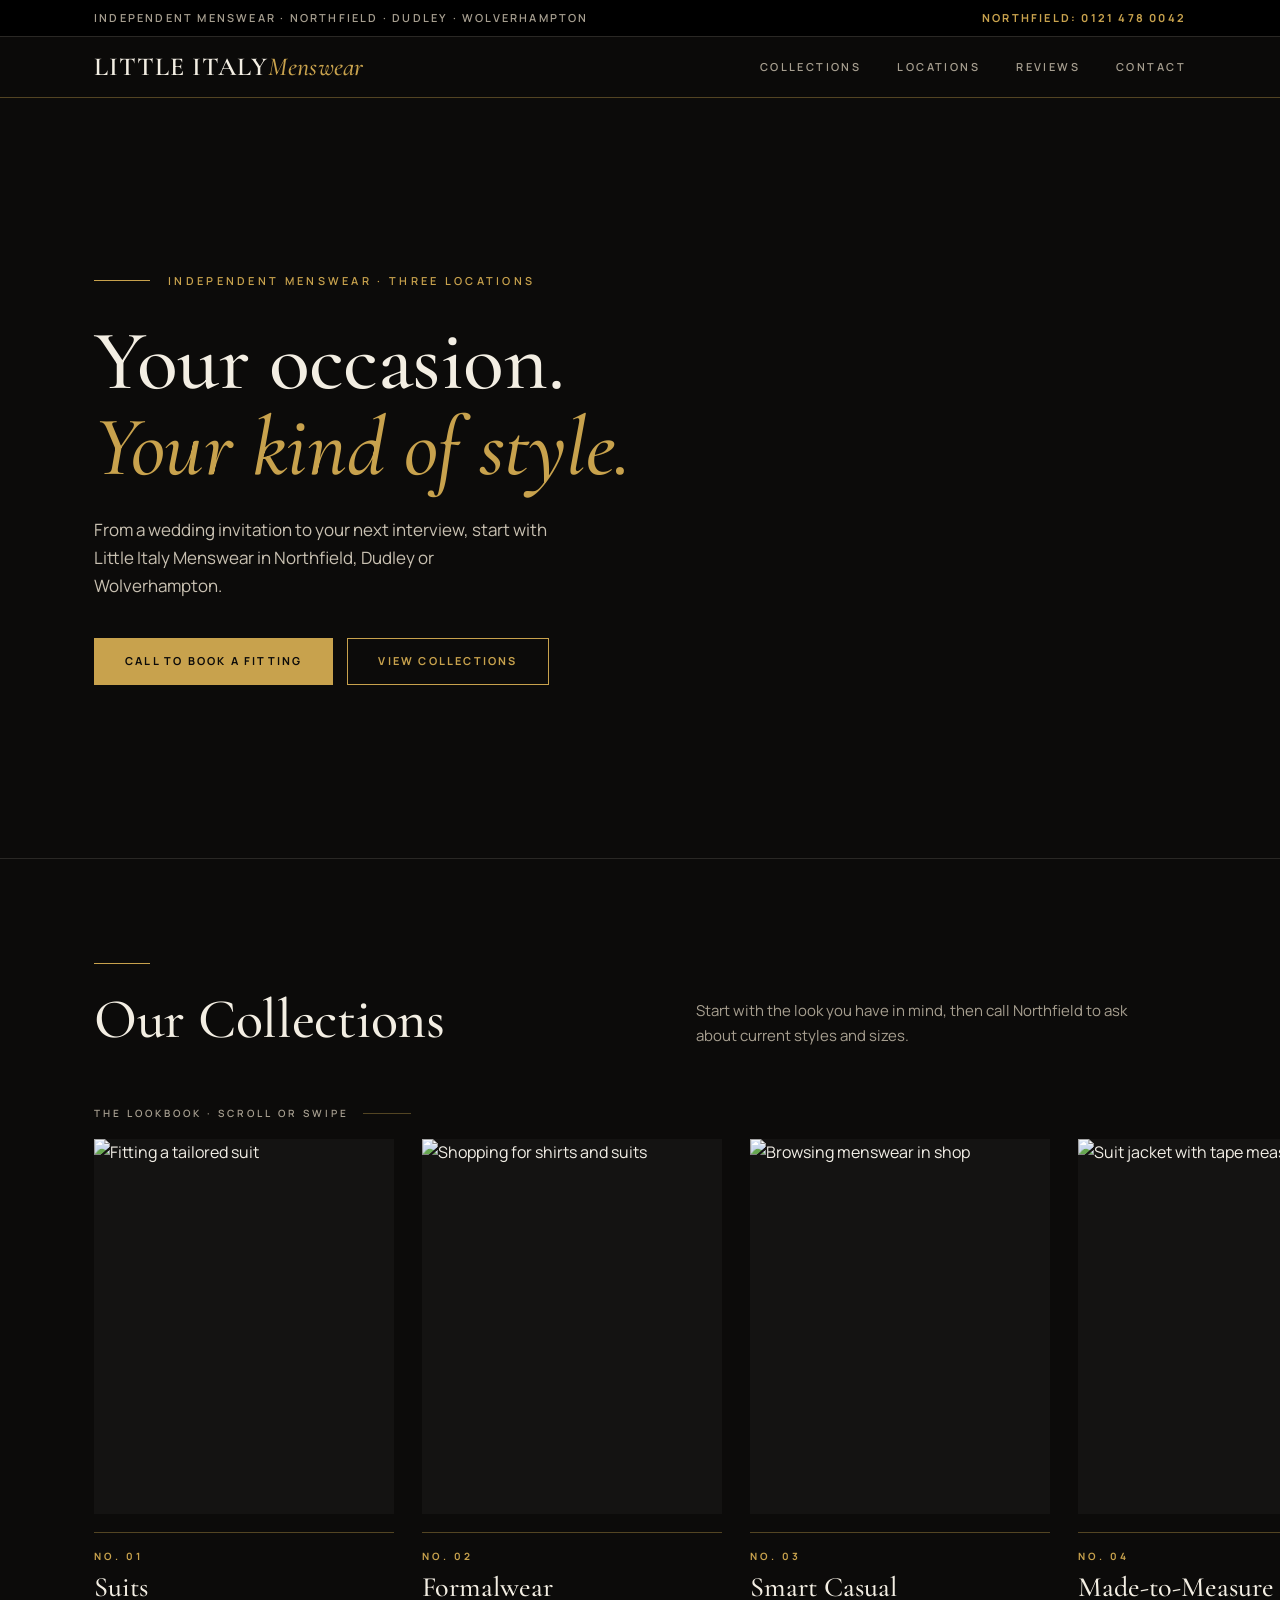
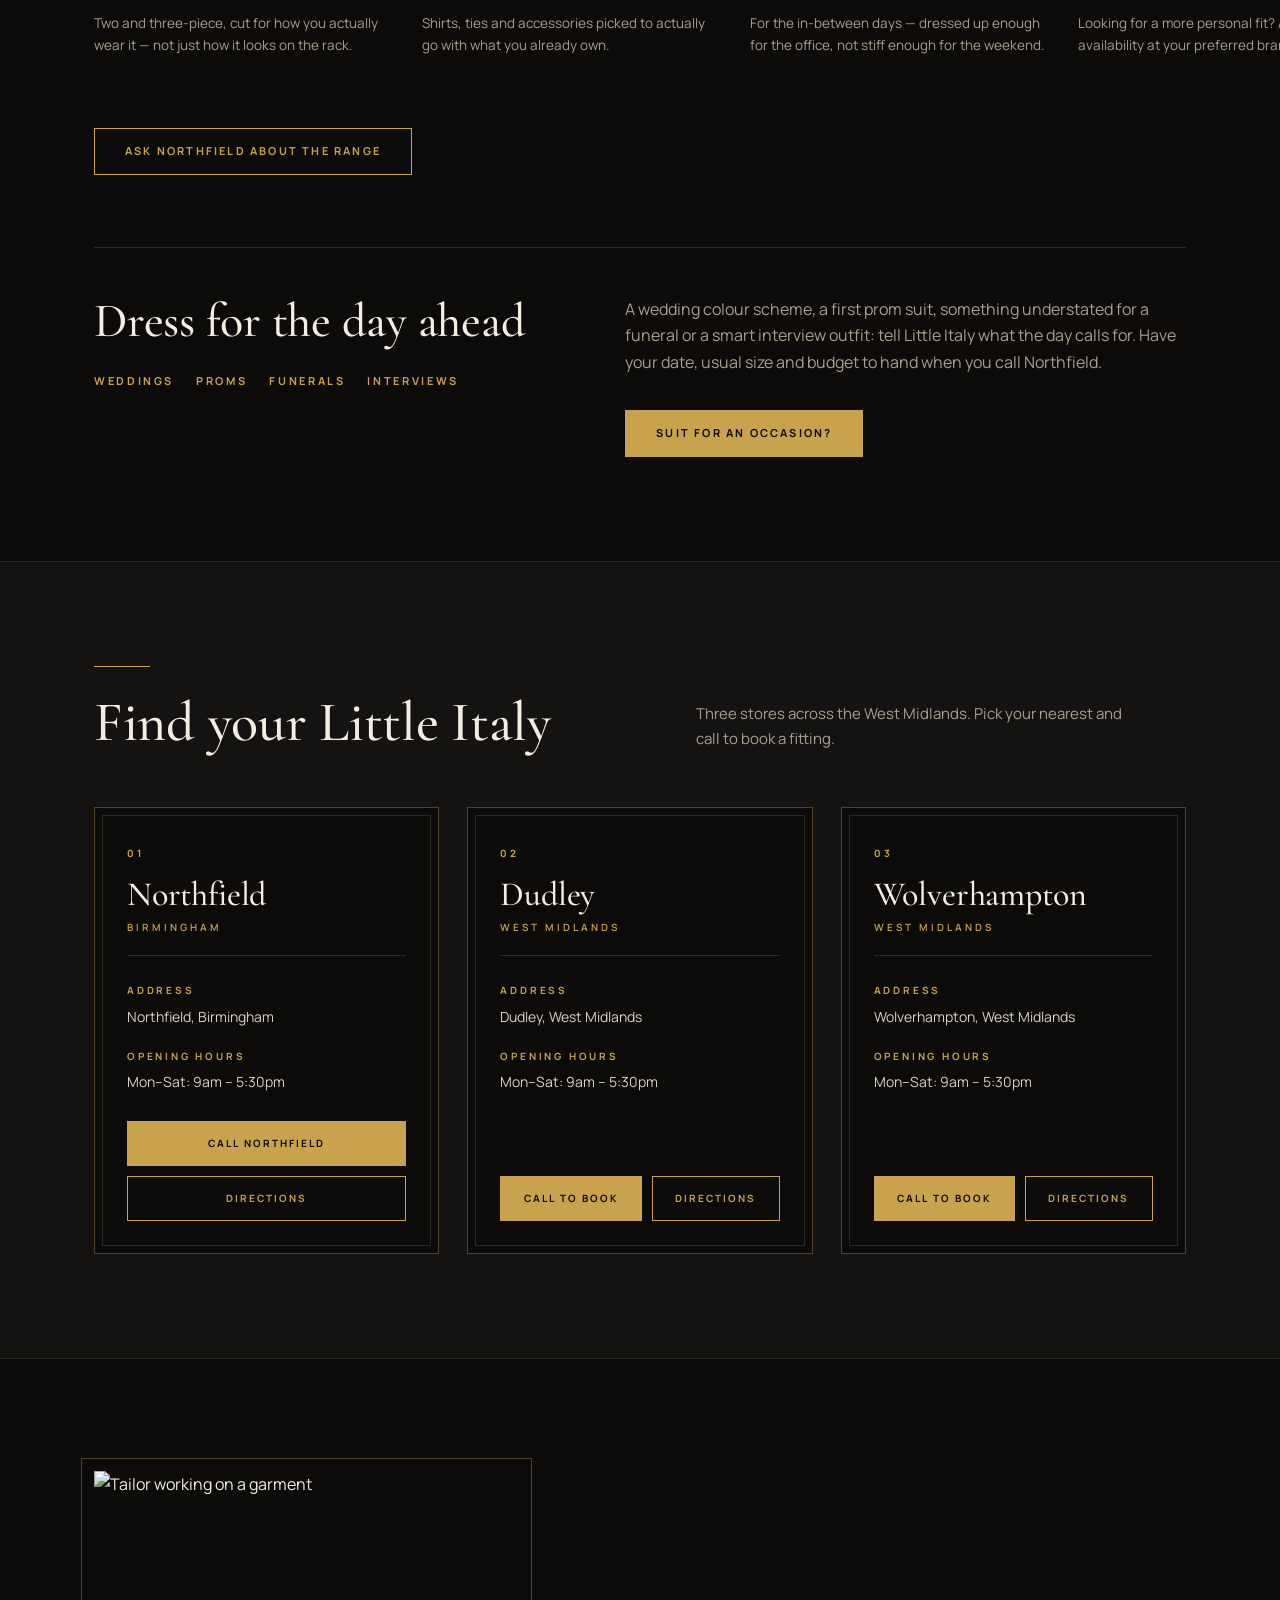
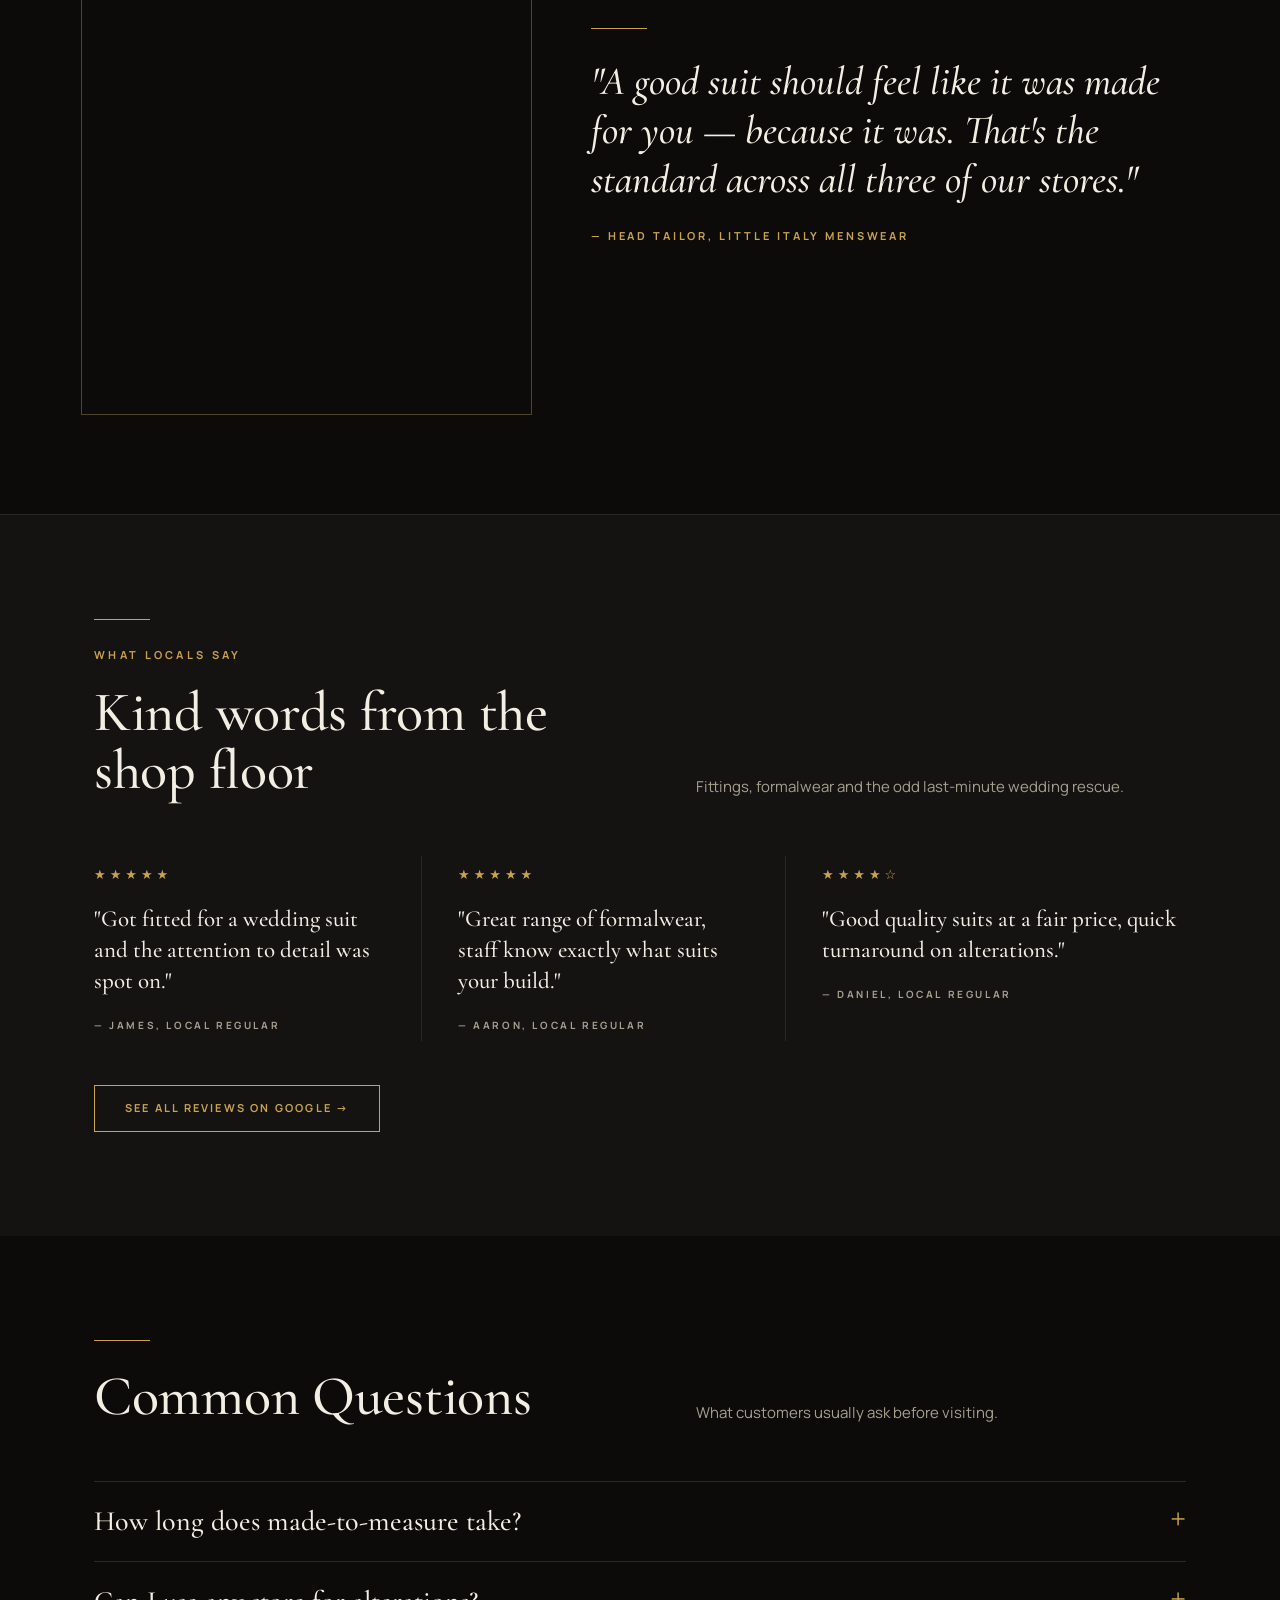
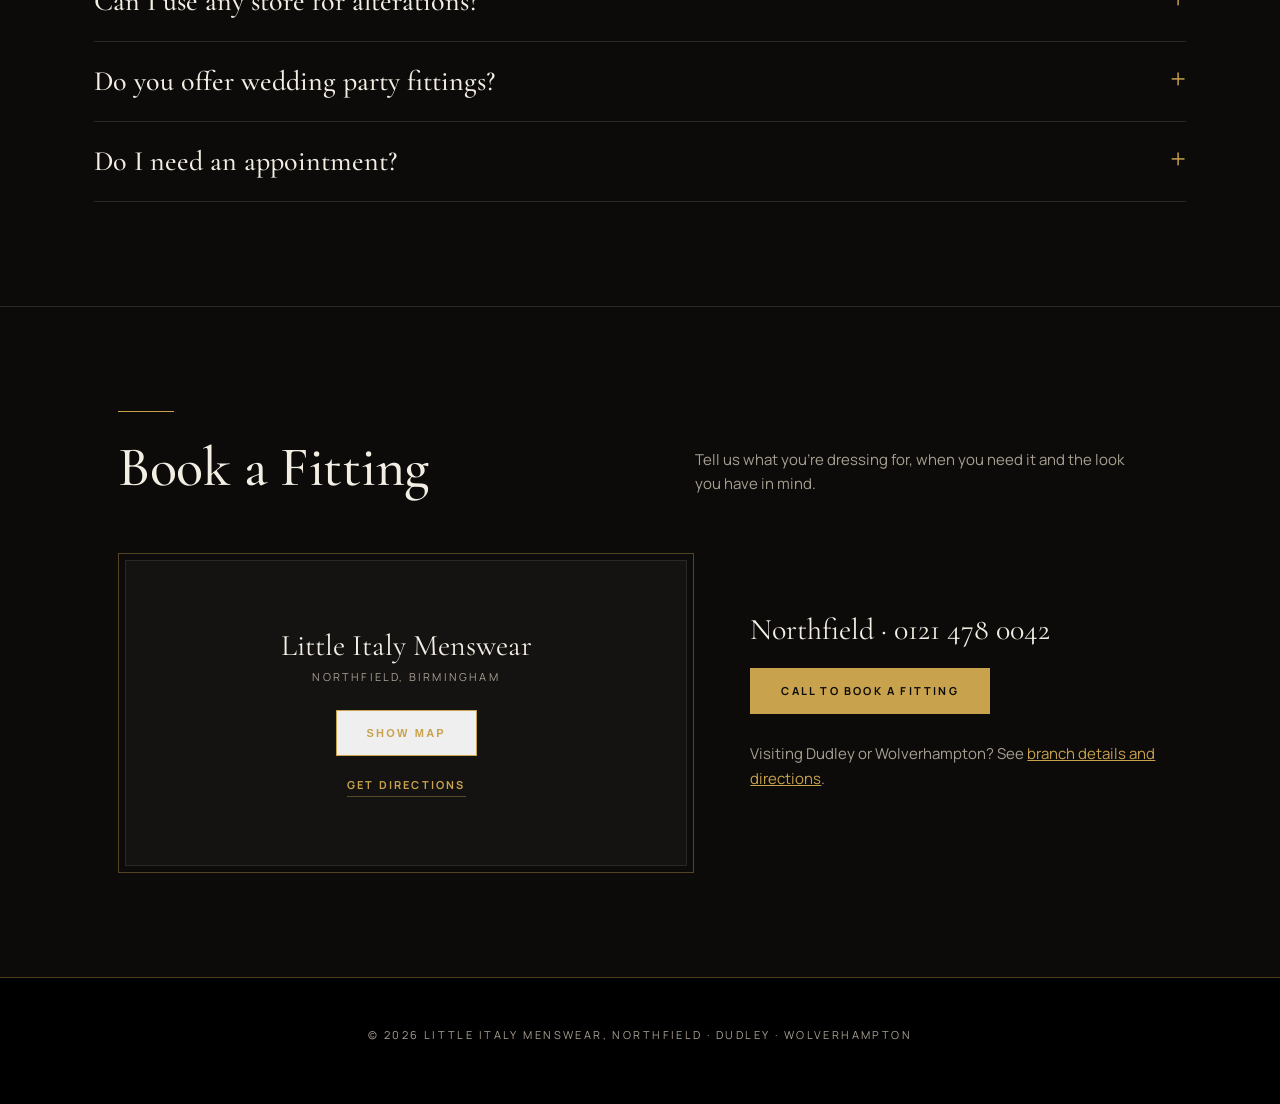
==== commit e24ab026: "Merge task D" ====
--- a/index.html
+++ b/index.html
@@ -51,20 +51,30 @@
 <style>
   :root{
     --bg:#0c0b0a; --ink:#f3eee3; --muted:#a79f90; --accent:#c8a24d; --accent-soft:rgba(200,162,77,.38);
-    --card:#141312; --line:#2a2825; --pad:max(24px, calc((100% - 1092px) / 2));
+    --card:#141312; --line:#2a2825; --pad:max(24px, calc((100% - 1092px) / 2)); --hdr:72px;
     --serif:'Cormorant Garamond',Georgia,serif; --sans:'Manrope',system-ui,sans-serif;
   }
   *{box-sizing:border-box; margin:0; padding:0;}
-  html{scroll-padding-top:90px;}
+  html{scroll-behavior:auto;}
+  [id]{scroll-margin-top:var(--hdr);}
+  #top{scroll-margin-top:0;}
+  .skip-link{position:absolute; left:16px; top:-100px; z-index:100; background:var(--accent); color:#0c0b0a; padding:12px 20px; font-weight:700; font-size:13px; text-decoration:none; letter-spacing:.08em; text-transform:uppercase;}
+  .skip-link:focus{top:12px; outline:2px solid var(--ink); outline-offset:2px;}
+  main:focus,[tabindex="-1"]:focus{outline:none;}
   body{font-family:var(--sans); background:var(--bg); color:var(--ink); line-height:1.65; font-size:16px; -webkit-font-smoothing:antialiased; overflow-x:hidden;}
   h1,h2,h3{font-family:var(--serif); font-weight:600; letter-spacing:-.005em;}
   .wrap{max-width:1140px; margin:0 auto; padding:0 24px;}
   a{color:inherit;}
-  a:focus-visible,button:focus-visible,summary:focus-visible,.lookbook:focus-visible{outline:2px solid var(--accent); outline-offset:3px;}
+  a:focus-visible,button:focus-visible,summary:focus-visible,.lookbook:focus-visible{outline:3px solid var(--accent); outline-offset:3px; border-radius:0;}
+  .btn--accent:focus-visible{outline-color:var(--ink);}
   img{display:block; max-width:100%;}
-  .reveal{opacity:0; transform:translateY(24px); transition:opacity .8s ease, transform .8s ease;}
-  .reveal.in{opacity:1; transform:none;}
-  @media(prefers-reduced-motion:reduce){.reveal{opacity:1; transform:none; transition:none;} *{scroll-behavior:auto !important;}}
+  .js .reveal{opacity:0; transform:translateY(24px); transition:opacity .8s ease, transform .8s ease;}
+  .js .reveal.in{opacity:1; transform:none;}
+  @media(prefers-reduced-motion:reduce){
+    .js .reveal{opacity:1; transform:none; transition:none;}
+    *,*::before,*::after{scroll-behavior:auto !important; transition:none !important; animation:none !important;}
+    .coll:hover img,.loc:hover{transform:none;}
+  }
 
   /* top bar + header */
   .topbar{background:#000; color:var(--muted); font-size:11px; letter-spacing:.2em; text-transform:uppercase; font-weight:600; border-bottom:1px solid var(--line);}
@@ -72,20 +82,19 @@
   .topbar a{color:var(--accent); text-decoration:none; font-weight:700;}
   header{position:sticky; top:0; background:rgba(12,11,10,.94); backdrop-filter:blur(8px); border-bottom:1px solid var(--accent-soft); z-index:30; transition:box-shadow .3s;}
   header.scrolled{box-shadow:0 10px 30px rgba(0,0,0,.55);}
-  .header__inner{display:flex; align-items:center; justify-content:space-between; padding:16px 24px; position:relative;}
-  .brand{font-family:var(--serif); font-size:26px; font-weight:600; text-decoration:none; letter-spacing:.04em; text-transform:uppercase; line-height:1;}
+  .header__inner{display:flex; align-items:center; justify-content:space-between; padding:8px 24px; min-height:60px; position:relative;}
+  .brand{font-family:var(--serif); font-size:26px; font-weight:600; text-decoration:none; letter-spacing:.04em; text-transform:uppercase; line-height:1; white-space:nowrap; display:inline-flex; align-items:center; min-height:44px;}
   .brand span{color:var(--accent); font-style:italic; text-transform:none; letter-spacing:.01em; font-weight:500;}
   nav ul{list-style:none; display:flex; gap:36px;}
-  nav a{text-decoration:none; font-weight:600; font-size:11px; color:var(--muted); text-transform:uppercase; letter-spacing:.22em; padding:6px 0; border-bottom:1px solid transparent; transition:color .2s, border-color .2s;}
+  nav a{text-decoration:none; font-weight:600; font-size:11px; color:var(--muted); text-transform:uppercase; letter-spacing:.22em; padding:0; min-height:44px; display:inline-flex; align-items:center; border-bottom:1px solid transparent; transition:color .2s, border-color .2s;}
   nav a:hover{color:var(--accent); border-color:var(--accent);}
-  .burger{display:none; flex-direction:column; gap:5px; background:none; border:0; cursor:pointer; padding:8px;}
+  .burger{display:none; flex-direction:column; justify-content:center; align-items:center; gap:5px; background:none; border:0; cursor:pointer; width:44px; height:44px; padding:0; margin-right:-10px;}
   .burger span{width:24px; height:1px; background:var(--ink);}
   .mobile-menu{display:none; position:absolute; top:100%; left:0; right:0; background:var(--card); border-bottom:1px solid var(--accent-soft); flex-direction:column; padding:8px 24px 16px;}
-  .mobile-menu.open{display:flex;}
-  .mobile-menu a{padding:15px 0; text-decoration:none; font-weight:600; border-bottom:1px solid var(--line); text-transform:uppercase; letter-spacing:.2em; font-size:12px;}
+  .mobile-menu a{padding:15px 0; min-height:44px; text-decoration:none; font-weight:600; border-bottom:1px solid var(--line); text-transform:uppercase; letter-spacing:.2em; font-size:12px;}
 
   /* buttons */
-  .btn{display:inline-block; padding:15px 30px; border-radius:0; font-weight:700; text-decoration:none; font-size:11px; text-transform:uppercase; letter-spacing:.2em; border:1px solid transparent; cursor:pointer; transition:background .25s, color .25s, border-color .25s; line-height:1.3; text-align:center;}
+  .btn{display:inline-block; min-height:44px; padding:15px 30px; border-radius:0; font-weight:700; text-decoration:none; font-size:11px; text-transform:uppercase; letter-spacing:.2em; border:1px solid transparent; cursor:pointer; transition:background .25s, color .25s, border-color .25s; line-height:1.3; text-align:center;}
   .btn--accent{background:var(--accent); color:#0c0b0a; border-color:var(--accent);}
   .btn--accent:hover{background:var(--ink); border-color:var(--ink);}
   .btn--outline{border-color:var(--accent); color:var(--accent);}
@@ -106,7 +115,7 @@
   .hero__actions{display:flex; gap:14px; flex-wrap:wrap;}
 
   /* sections + editorial heads */
-  section{padding:104px 24px;}
+  section{padding:104px 0;}
   .section__head{max-width:1092px; margin:0 auto 56px; display:grid; grid-template-columns:1.1fr 1fr; gap:12px 64px; align-items:end;}
   .section__head::before{content:""; grid-column:1/-1; width:56px; height:1px; background:var(--accent); margin-bottom:14px;}
   .section__head h2{font-size:clamp(34px,4.6vw,56px); line-height:1.05; font-weight:500;}
@@ -114,7 +123,7 @@
   .section__head .rating-badge{grid-column:1/-1;}
 
   /* lookbook */
-  #collections{padding-inline:0; border-top:1px solid var(--line);}
+  #collections{border-top:1px solid var(--line);}
   .lookbook{display:flex; gap:28px; overflow-x:auto; scroll-snap-type:x mandatory; padding:0 var(--pad) 28px; scroll-padding-inline:var(--pad); overscroll-behavior-x:contain; scrollbar-width:thin; scrollbar-color:var(--accent) var(--line); counter-reset:look;}
   .lookbook::-webkit-scrollbar{height:3px;}
   .lookbook::-webkit-scrollbar-track{background:var(--line);}
@@ -126,7 +135,7 @@
   .coll__img{overflow:hidden; aspect-ratio:4/5; background:var(--card);}
   .coll img{width:100%; height:100%; object-fit:cover; filter:grayscale(.25); transition:transform .8s ease, filter .5s;}
   .coll:hover img{transform:scale(1.04); filter:none;}
-  .coll__label{padding-top:18px; margin-top:0; font-family:var(--serif); font-size:28px; font-weight:500; line-height:1.1; border-top:1px solid var(--accent-soft); margin-top:18px;}
+  .coll__label{padding-top:18px; font-family:var(--serif); font-size:28px; font-weight:500; line-height:1.1; border-top:1px solid var(--accent-soft); margin-top:18px;}
   .coll__label::before{content:"No. 0" counter(look); display:block; font-family:var(--sans); font-size:10px; letter-spacing:.3em; text-transform:uppercase; color:var(--accent); font-weight:700; margin-bottom:10px;}
   .coll__label small{display:block; font-family:var(--sans); font-size:13.5px; color:var(--muted); font-weight:400; margin-top:10px; line-height:1.6;}
   .collection-contact{text-align:left; margin:44px 0 0;}
@@ -150,7 +159,7 @@
   .loc__details dt{font-size:10px; letter-spacing:.28em; text-transform:uppercase; color:var(--accent); font-weight:700; margin-top:20px;}
   .loc__details dd{color:var(--ink); margin:6px 0 0; opacity:.88;}
   .loc__actions{display:flex; flex-wrap:wrap; gap:10px; margin-top:auto; position:relative;}
-  .loc__actions .btn{padding:13px 18px; font-size:10px; flex:1 1 auto;}
+  .loc__actions .btn{padding:15px 18px; font-size:10px; flex:1 1 auto;}
 
   /* craft quote */
   .owner-section{padding-block:112px;}
@@ -161,7 +170,7 @@
   .owner .who{color:var(--accent); font-weight:700; font-size:11px; letter-spacing:.26em; text-transform:uppercase;}
 
   /* reviews */
-  .reviews{background:var(--card); border-top:1px solid var(--line); padding-inline:0;}
+  .reviews{background:var(--card); border-top:1px solid var(--line);}
   .rating-badge{display:inline-block; justify-self:start; color:var(--accent); font-weight:700; font-size:11px; letter-spacing:.3em; text-transform:uppercase; margin-bottom:6px;}
   .review-grid{display:grid; grid-template-columns:repeat(3,minmax(0,1fr)); max-width:1140px; margin:0 auto; padding:0 24px;}
   .review{padding:8px 36px 8px 0; margin-right:36px; border-right:1px solid var(--line); text-align:left;}
@@ -173,12 +182,12 @@
 
   /* faq */
   .faq{max-width:1092px; margin:0 auto; border-top:1px solid var(--line);}
-  .faq details{border-bottom:1px solid var(--line); padding:26px 0;}
-  .faq summary{cursor:pointer; font-family:var(--serif); font-weight:500; list-style:none; font-size:clamp(21px,2.4vw,28px); line-height:1.25; padding-right:48px; position:relative;}
+  .faq details{border-bottom:1px solid var(--line);}
+  .faq summary{cursor:pointer; font-family:var(--serif); font-weight:500; list-style:none; font-size:clamp(21px,2.4vw,28px); line-height:1.25; padding:22px 48px 22px 0; min-height:44px; position:relative;}
   .faq summary::-webkit-details-marker{display:none;}
-  .faq summary::after{content:"+"; position:absolute; right:0; top:0; font-family:var(--sans); font-weight:300; font-size:28px; line-height:1; color:var(--accent);}
+  .faq summary::after{content:"+"; position:absolute; right:0; top:22px; font-family:var(--sans); font-weight:300; font-size:28px; line-height:1; color:var(--accent);}
   .faq details[open] summary::after{content:"–";}
-  .faq p{margin-top:14px; color:var(--muted); font-size:15px; max-width:640px;}
+  .faq p{margin:-8px 0 26px; color:var(--muted); font-size:15px; max-width:640px;}
   .faq p a{color:var(--accent);}
 
   /* contact */
@@ -203,8 +212,7 @@
   }
   @media(max-width:820px){
     nav{display:none;} .burger{display:flex;}
-    section{padding:72px 24px;}
-    #collections,.reviews{padding-inline:0;}
+    section{padding:72px 0;}
     .section__head{grid-template-columns:1fr; margin-bottom:40px;}
     .occasion-panel{grid-template-columns:1fr; gap:16px;}
     .occasion-panel p,.occasion-panel .btn,.occasion-panel h3,.occasion-list{grid-column:1; grid-row:auto;}
@@ -214,19 +222,26 @@
     .map-contact iframe{min-height:260px;}
     .sticky-cta{display:flex;}
     footer{padding-bottom:100px;}
-    .hero::after{background:linear-gradient(180deg, rgba(12,11,10,.7) 0%, rgba(12,11,10,.9) 100%);}
+    .hero::after{background:linear-gradient(180deg, rgba(12,11,10,.86) 0%, rgba(12,11,10,.93) 100%);}
+    .mobile-menu.open{display:flex;}
   }
   @media(max-width:420px){
     .topbar{letter-spacing:.14em;}
     .hero__inner{padding-block:44px;}
     .hero p{font-size:16px;}
     .btn{padding:14px 22px;}
+    .sticky-cta{padding:10px 12px; gap:8px;}
+    .sticky-cta .btn{padding:15px 10px; letter-spacing:.12em;}
+    .header__inner{padding-inline:16px;}
+    .brand{font-size:20px;}
     .hero__actions .btn{flex:1 1 100%;}
-    .brand{font-size:22px;}
-  }
+  }
+  @media(max-width:360px){.brand{font-size:18px;} .topbar__inner{padding-inline:16px;}}
 </style>
 </head>
 <body>
+<script>if('IntersectionObserver' in window){document.documentElement.classList.add('js');}</script>
+<a class="skip-link" href="#main">Skip to content</a>
 
 <div class="topbar">
   <div class="wrap topbar__inner">
@@ -238,7 +253,7 @@
 <header id="siteHeader">
   <div class="wrap header__inner">
     <a class="brand" href="#top">Little Italy <span>Menswear</span></a>
-    <nav>
+    <nav aria-label="Main">
       <ul>
         <li><a href="#collections">Collections</a></li>
         <li><a href="#locations">Locations</a></li>
@@ -246,8 +261,8 @@
         <li><a href="#contact">Contact</a></li>
       </ul>
     </nav>
-    <button class="burger" id="burgerBtn" aria-label="Menu"><span></span><span></span><span></span></button>
-    <div class="mobile-menu" id="mobileMenu">
+    <button class="burger" id="burgerBtn" type="button" aria-label="Menu" aria-expanded="false" aria-controls="mobileMenu"><span></span><span></span><span></span></button>
+    <div class="mobile-menu" id="mobileMenu" role="navigation" aria-label="Mobile">
       <a href="#collections">Collections</a>
       <a href="#locations">Locations</a>
       <a href="#reviews">Reviews</a>
@@ -256,6 +271,7 @@
   </div>
 </header>
 
+<main id="main" tabindex="-1">
 <section class="hero" id="top">
   <div class="hero__inner">
     <span class="hero__tag">Independent Menswear · Three Locations</span>
@@ -450,6 +466,7 @@
     </div>
   </div>
 </section>
+</main>
 
 <footer>
   <p>&copy; 2026 Little Italy Menswear, Northfield · Dudley · Wolverhampton</p>
@@ -463,33 +480,47 @@
 <script>
   const burger = document.getElementById('burgerBtn');
   const menu = document.getElementById('mobileMenu');
-  burger.addEventListener('click', () => menu.classList.toggle('open'));
-
   const header = document.getElementById('siteHeader');
-  window.addEventListener('scroll', () => header.classList.toggle('scrolled', window.scrollY > 10));
+  const reduceMotion = window.matchMedia('(prefers-reduced-motion: reduce)');
+  const desktop = window.matchMedia('(min-width: 821px)');
+
+  function setMenu(open){
+    menu.classList.toggle('open', open);
+    burger.setAttribute('aria-expanded', String(open));
+  }
+  burger.addEventListener('click', () => setMenu(!menu.classList.contains('open')));
+  document.addEventListener('keydown', (e) => {
+    if(e.key === 'Escape' && menu.classList.contains('open')){ setMenu(false); burger.focus(); }
+  });
+  desktop.addEventListener('change', (e) => { if(e.matches) setMenu(false); });
+
+  window.addEventListener('scroll', () => header.classList.toggle('scrolled', window.scrollY > 10), { passive: true });
 
   function smoothScrollTo(id){
     const target = document.getElementById(id);
     if(!target) return;
-    const headerH = header.offsetHeight;
-    const top = target.getBoundingClientRect().top + window.scrollY - headerH - 12;
-    window.scrollTo({ top: Math.max(top, 0), behavior: 'smooth' });
+    const top = id === 'top' ? 0 : target.getBoundingClientRect().top + window.scrollY - header.offsetHeight - 12;
+    window.scrollTo({ top: Math.max(top, 0), behavior: reduceMotion.matches ? 'auto' : 'smooth' });
+    if(!target.hasAttribute('tabindex')) target.setAttribute('tabindex', '-1');
+    target.focus({ preventScroll: true });
   }
   document.querySelectorAll('a[href^="#"]').forEach(link => {
     const id = link.getAttribute('href').slice(1);
-    if(!document.getElementById(id)) return;
+    if(!id || !document.getElementById(id)) return;
     link.addEventListener('click', (e) => {
       e.preventDefault();
-      menu.classList.remove('open');
+      setMenu(false);
       smoothScrollTo(id);
       history.replaceState(null, '', '#' + id);
     });
   });
 
-  const io = new IntersectionObserver((entries) => {
-    entries.forEach(e => { if(e.isIntersecting){ e.target.classList.add('in'); io.unobserve(e.target); } });
-  }, { threshold: 0.15 });
-  document.querySelectorAll('.reveal').forEach(el => io.observe(el));
+  if(document.documentElement.classList.contains('js')){
+    const io = new IntersectionObserver((entries) => {
+      entries.forEach(e => { if(e.isIntersecting){ e.target.classList.add('in'); io.unobserve(e.target); } });
+    }, { threshold: 0.15 });
+    document.querySelectorAll('.reveal').forEach(el => io.observe(el));
+  }
 </script>
 
 <style>
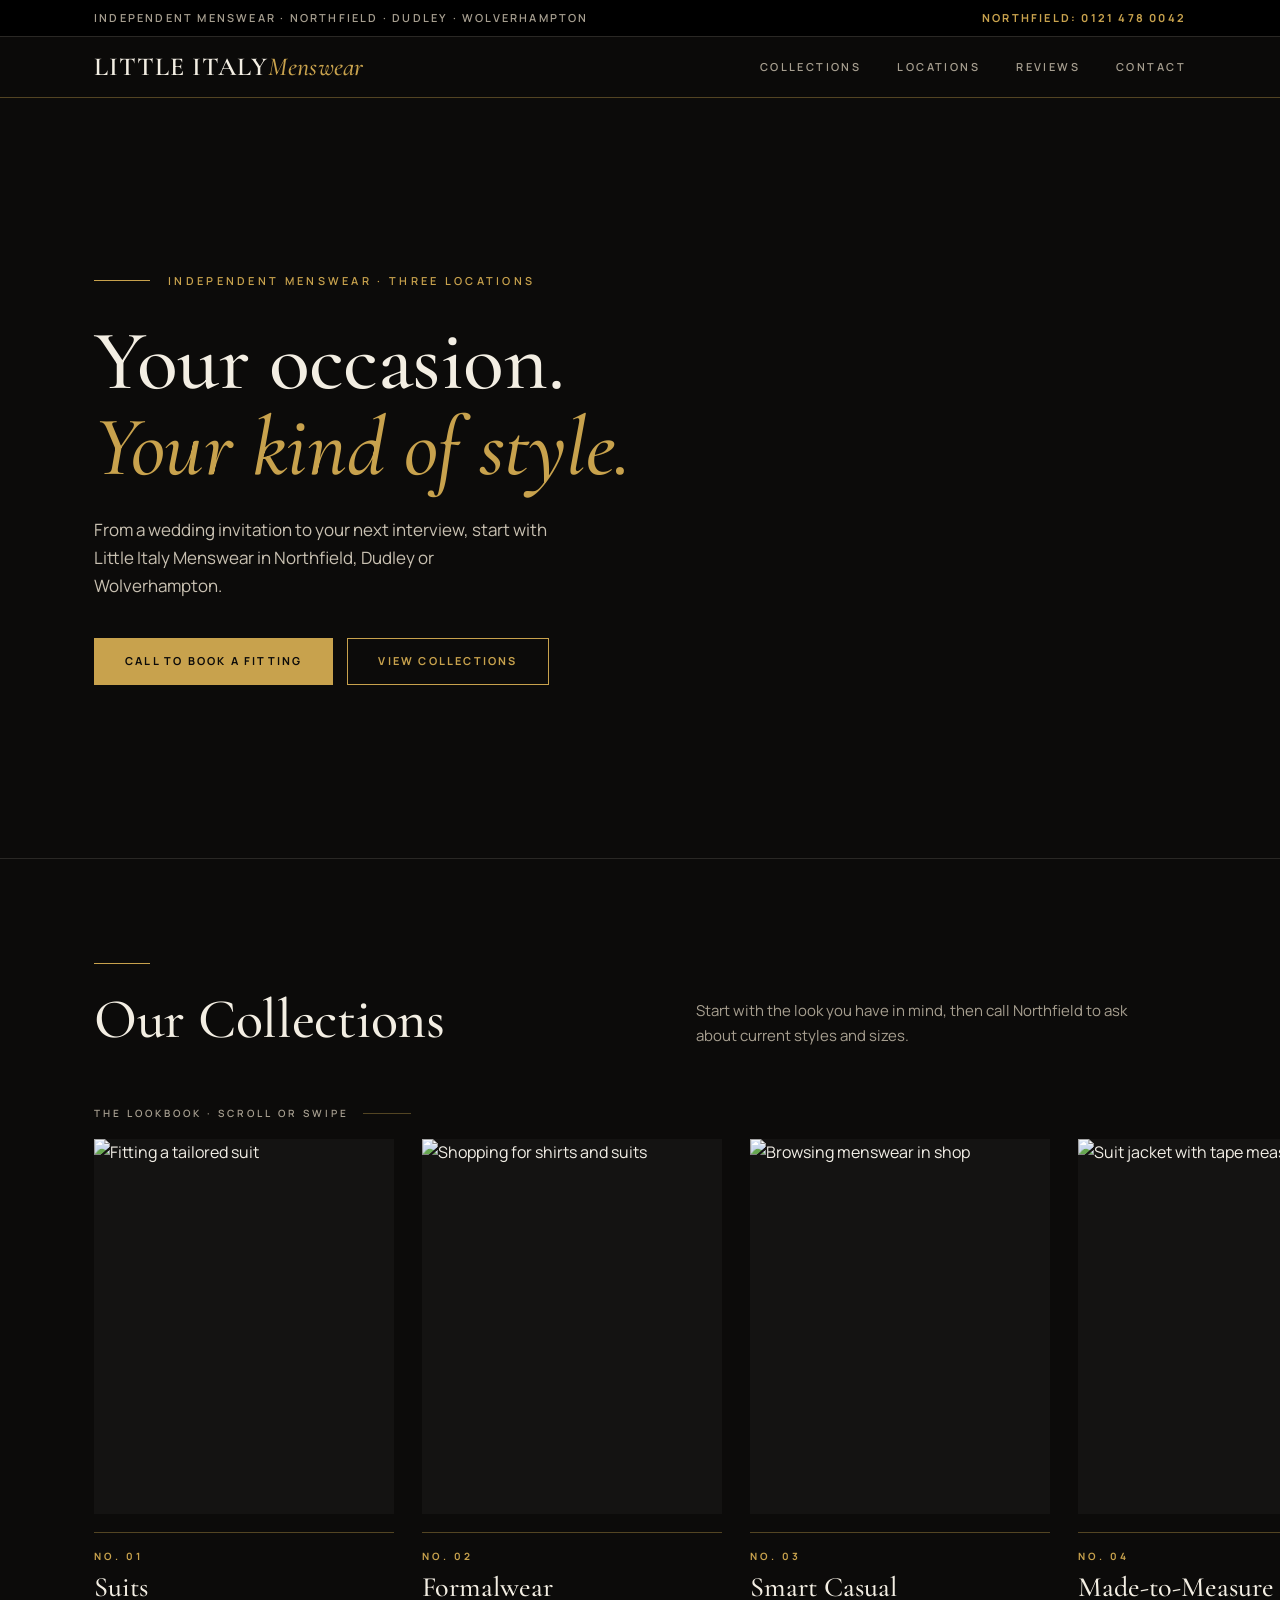
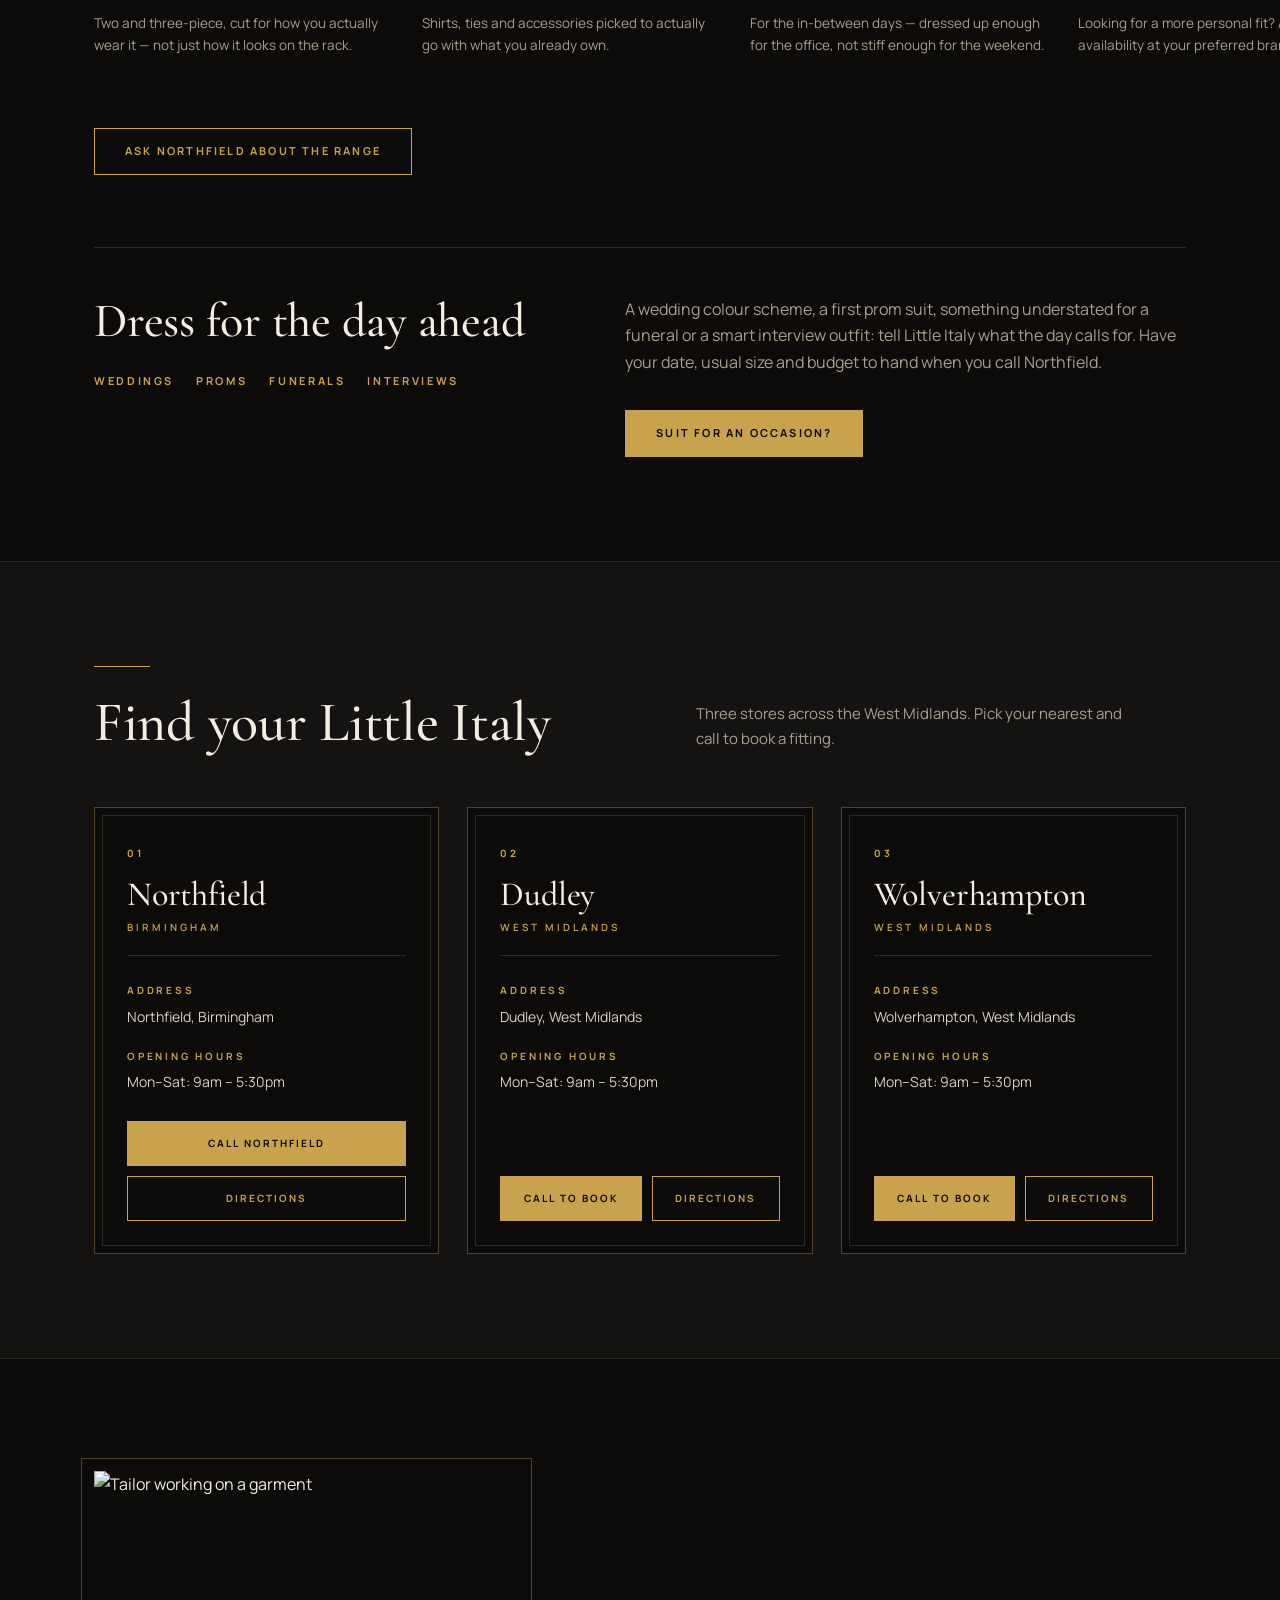
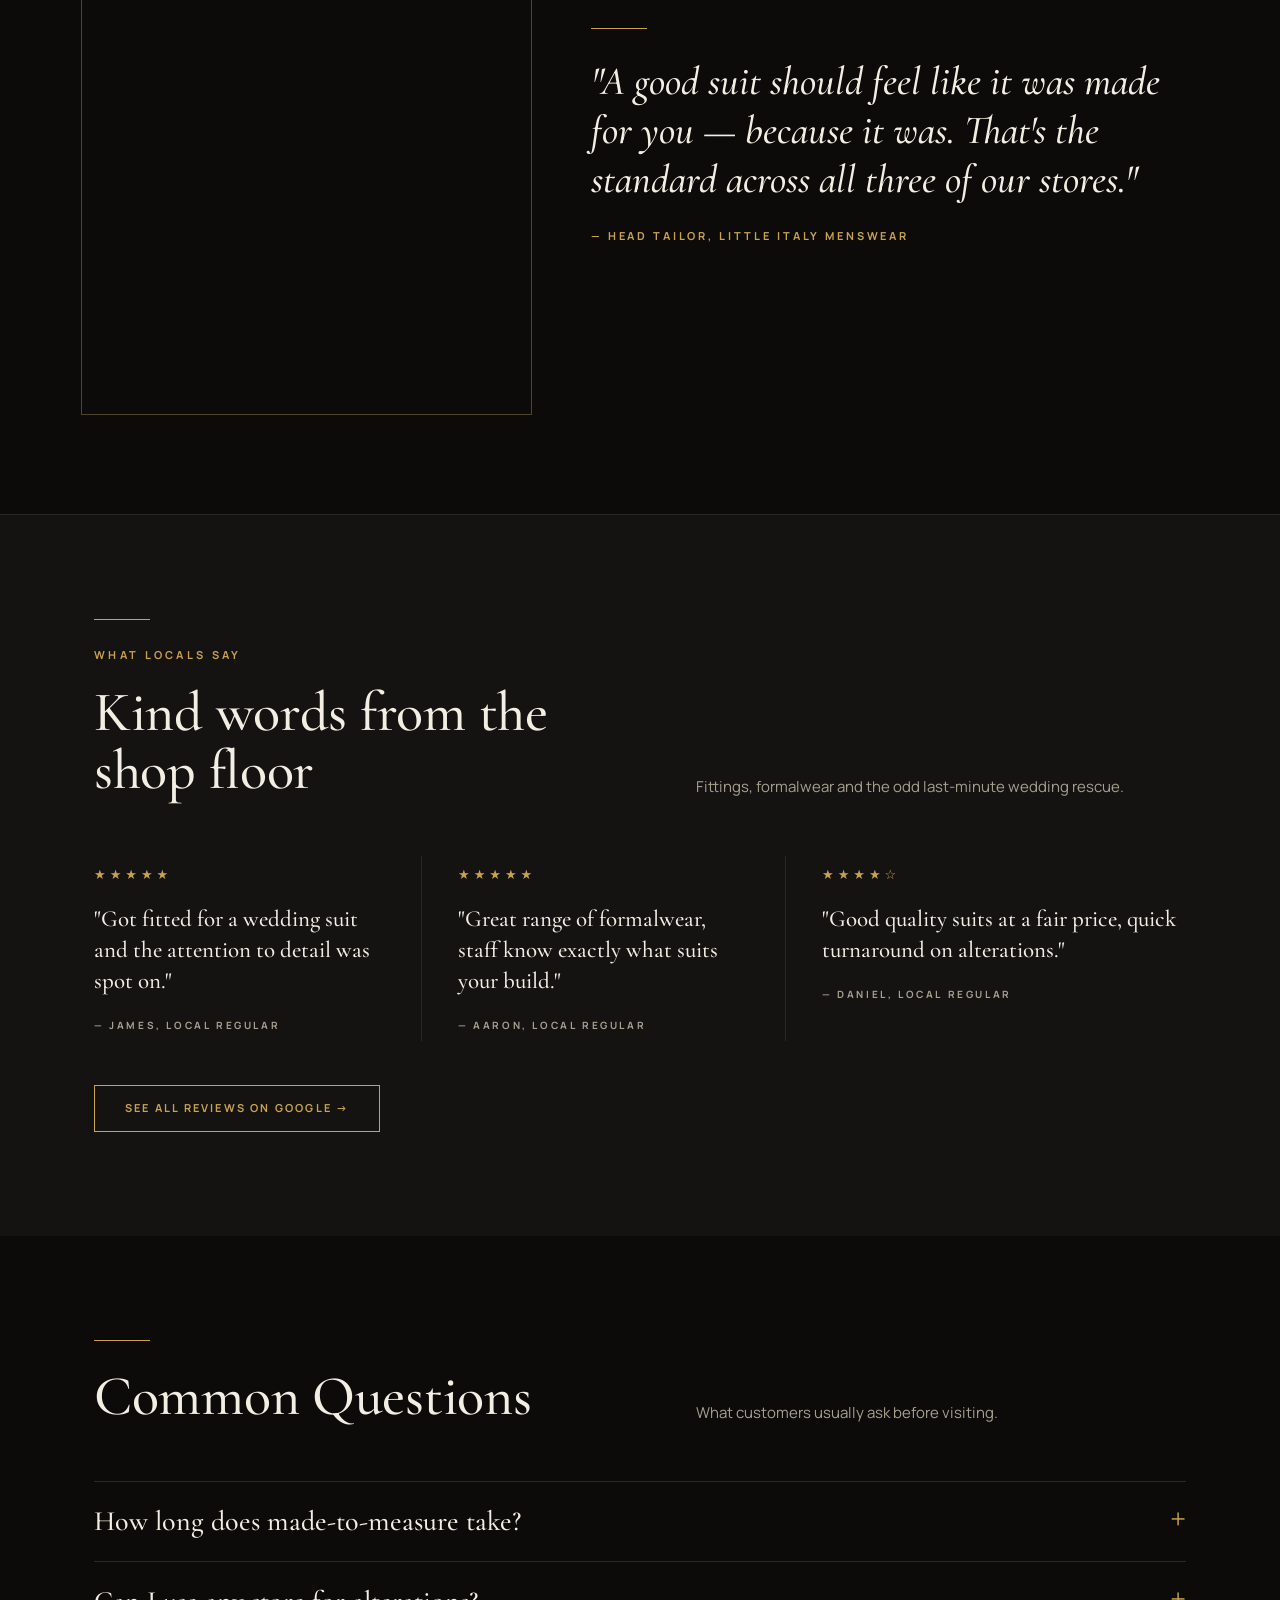
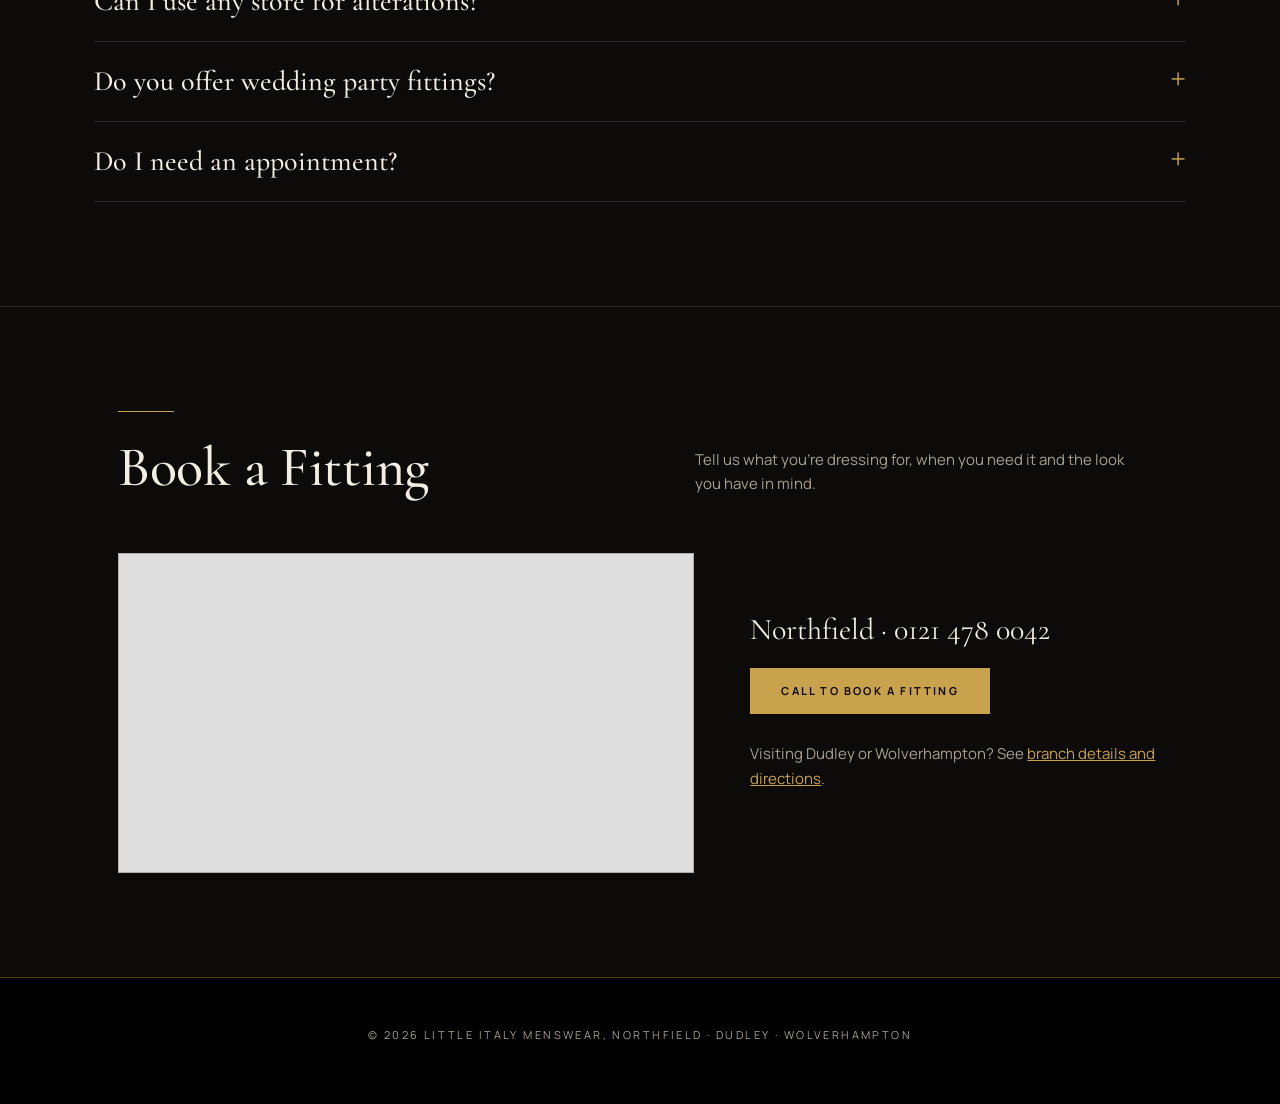
==== commit bd0f67cf: "Task D: accessibility, focus, reduced motion, menu ARIA, font Co-Authored-By: Claude Opus 5.5 <norep" ====
--- a/index.html
+++ b/index.html
@@ -3,50 +3,10 @@
 <head>
 <meta charset="UTF-8" />
 <meta name="viewport" content="width=device-width, initial-scale=1" />
-<title>Little Italy Menswear | Menswear in Northfield, Birmingham</title>
-<meta name="description" content="Suits, formalwear and smart casual menswear from Little Italy Menswear in Northfield, Birmingham, with branches in Dudley and Wolverhampton too." />
-<link rel="canonical" href="https://desolatemartial553.github.io/little-italy-menswear/" />
-<meta name="theme-color" content="#0c0b0a" />
-<link rel="icon" href="data:image/svg+xml,%3Csvg xmlns='http://www.w3.org/2000/svg' viewBox='0 0 64 64'%3E%3Crect width='64' height='64' rx='12' fill='%230c0b0a'/%3E%3Ctext x='32' y='45' font-family='Georgia,serif' font-size='38' font-weight='700' text-anchor='middle' fill='%23c8a24d'%3ELI%3C/text%3E%3C/svg%3E" />
-<meta property="og:type" content="website" />
-<meta property="og:site_name" content="Little Italy Menswear" />
-<meta property="og:title" content="Little Italy Menswear | Menswear in Northfield, Birmingham" />
-<meta property="og:description" content="Suits, formalwear and smart casual menswear from Little Italy Menswear in Northfield, Birmingham, with branches in Dudley and Wolverhampton too." />
-<meta property="og:url" content="https://desolatemartial553.github.io/little-italy-menswear/" />
-<meta property="og:image" content="https://images.pexels.com/photos/6765639/pexels-photo-6765639.jpeg?auto=compress&cs=tinysrgb&w=1200" />
-<meta property="og:locale" content="en_GB" />
-<meta name="twitter:card" content="summary_large_image" />
-<meta name="twitter:title" content="Little Italy Menswear | Menswear in Northfield, Birmingham" />
-<meta name="twitter:description" content="Suits, formalwear and smart casual menswear from Little Italy Menswear in Northfield, Birmingham, with branches in Dudley and Wolverhampton too." />
-<meta name="twitter:image" content="https://images.pexels.com/photos/6765639/pexels-photo-6765639.jpeg?auto=compress&cs=tinysrgb&w=1200" />
-<script type="application/ld+json">
-{
-  "@context": "https://schema.org",
-  "@type": "ClothingStore",
-  "@id": "https://desolatemartial553.github.io/little-italy-menswear/#northfield",
-  "name": "Little Italy Menswear",
-  "description": "Independent menswear retailer offering suits, formalwear and smart casual clothing.",
-  "url": "https://desolatemartial553.github.io/little-italy-menswear/",
-  "image": "https://images.pexels.com/photos/6765639/pexels-photo-6765639.jpeg?auto=compress&cs=tinysrgb&w=1200",
-  "telephone": "+441214780042",
-  "address": {
-    "@type": "PostalAddress",
-    "addressLocality": "Northfield, Birmingham",
-    "addressRegion": "West Midlands",
-    "addressCountry": "GB"
-  },
-  "areaServed": [
-    "Northfield",
-    "Dudley",
-    "Wolverhampton"
-  ]
-}
-</script>
+<title>Little Italy Menswear | Suits &amp; Menswear — Northfield, Dudley, Wolverhampton</title>
+<meta name="description" content="Little Italy Menswear — quality suits, formalwear and everyday menswear across three locations: Northfield, Dudley and Wolverhampton." />
 <link rel="preconnect" href="https://fonts.googleapis.com" />
 <link rel="preconnect" href="https://fonts.gstatic.com" crossorigin />
-<link rel="preload" as="image" href="https://images.pexels.com/photos/6765639/pexels-photo-6765639.jpeg?auto=compress&cs=tinysrgb&w=800" media="(max-width:600px)" fetchpriority="high" />
-<link rel="preload" as="image" href="https://images.pexels.com/photos/6765639/pexels-photo-6765639.jpeg?auto=compress&cs=tinysrgb&w=1280" media="(min-width:601px) and (max-width:1280px)" fetchpriority="high" />
-<link rel="preload" as="image" href="https://images.pexels.com/photos/6765639/pexels-photo-6765639.jpeg?auto=compress&cs=tinysrgb&w=1920" media="(min-width:1281px)" fetchpriority="high" />
 <link href="https://fonts.googleapis.com/css2?family=Cormorant+Garamond:ital,wght@0,500;0,600;0,700;1,500;1,600&family=Manrope:wght@300;400;500;600;700&display=swap" rel="stylesheet" />
 <style>
   :root{
@@ -102,9 +62,7 @@
 
   /* hero: full-bleed editorial */
   .hero{position:relative; min-height:clamp(520px, calc(100svh - 112px), 760px); display:flex; align-items:center; color:var(--ink); overflow:hidden; padding:0;}
-  .hero::before{content:"";position:absolute; inset:0; background:url('https://images.pexels.com/photos/6765639/pexels-photo-6765639.jpeg?auto=compress&cs=tinysrgb&w=800') 70% 25%/cover; filter:grayscale(.35) contrast(1.05);}
-  @media (min-width:601px){.hero::before{background-image:url('https://images.pexels.com/photos/6765639/pexels-photo-6765639.jpeg?auto=compress&cs=tinysrgb&w=1280');}}
-  @media (min-width:1281px){.hero::before{background-image:url('https://images.pexels.com/photos/6765639/pexels-photo-6765639.jpeg?auto=compress&cs=tinysrgb&w=1920');}}
+  .hero::before{content:"";position:absolute; inset:0; background:url('https://images.pexels.com/photos/6765639/pexels-photo-6765639.jpeg?auto=compress&cs=tinysrgb&w=1920') 70% 25%/cover; filter:grayscale(.35) contrast(1.05);}
   .hero::after{content:"";position:absolute; inset:0; background:linear-gradient(90deg, rgba(12,11,10,.96) 0%, rgba(12,11,10,.86) 38%, rgba(12,11,10,.35) 78%, rgba(12,11,10,.55) 100%);}
   .hero__inner{position:relative; z-index:2; width:100%; padding:56px var(--pad);}
   .hero__tag{display:flex; align-items:center; gap:18px; color:var(--accent); font-weight:600; font-size:11px; margin-bottom:28px; text-transform:uppercase; letter-spacing:.3em;}
@@ -296,12 +254,12 @@
   </div>
     <div class="lookbook reveal" role="region" aria-label="Collections lookbook, scrollable" tabindex="0">
       <!-- PLACEHOLDER: confirm suits, formalwear and smart-casual ranges with the business -->
-      <div class="coll"><div class="coll__img"><img src="https://images.pexels.com/photos/6050409/pexels-photo-6050409.jpeg?auto=compress&cs=tinysrgb&w=400&h=500" srcset="https://images.pexels.com/photos/6050409/pexels-photo-6050409.jpeg?auto=compress&cs=tinysrgb&w=300&h=375 300w, https://images.pexels.com/photos/6050409/pexels-photo-6050409.jpeg?auto=compress&cs=tinysrgb&w=400&h=500 400w, https://images.pexels.com/photos/6050409/pexels-photo-6050409.jpeg?auto=compress&cs=tinysrgb&w=600&h=750 600w" sizes="(max-width:380px) 78vw, 300px" width="400" height="500" alt="Fitting a tailored suit" loading="lazy" decoding="async" /></div><div class="coll__label">Suits<small>Two and three-piece, cut for how you actually wear it — not just how it looks on the rack.</small></div></div>
-      <div class="coll"><div class="coll__img"><img src="https://images.pexels.com/photos/6050435/pexels-photo-6050435.jpeg?auto=compress&cs=tinysrgb&w=400&h=500" srcset="https://images.pexels.com/photos/6050435/pexels-photo-6050435.jpeg?auto=compress&cs=tinysrgb&w=300&h=375 300w, https://images.pexels.com/photos/6050435/pexels-photo-6050435.jpeg?auto=compress&cs=tinysrgb&w=400&h=500 400w, https://images.pexels.com/photos/6050435/pexels-photo-6050435.jpeg?auto=compress&cs=tinysrgb&w=600&h=750 600w" sizes="(max-width:380px) 78vw, 300px" width="400" height="500" alt="Shopping for shirts and suits" loading="lazy" decoding="async" /></div><div class="coll__label">Formalwear<small>Shirts, ties and accessories picked to actually go with what you already own.</small></div></div>
-      <div class="coll"><div class="coll__img"><img src="https://images.pexels.com/photos/6050440/pexels-photo-6050440.jpeg?auto=compress&cs=tinysrgb&w=400&h=500" srcset="https://images.pexels.com/photos/6050440/pexels-photo-6050440.jpeg?auto=compress&cs=tinysrgb&w=300&h=375 300w, https://images.pexels.com/photos/6050440/pexels-photo-6050440.jpeg?auto=compress&cs=tinysrgb&w=400&h=500 400w, https://images.pexels.com/photos/6050440/pexels-photo-6050440.jpeg?auto=compress&cs=tinysrgb&w=600&h=750 600w" sizes="(max-width:380px) 78vw, 300px" width="400" height="500" alt="Browsing menswear in shop" loading="lazy" decoding="async" /></div><div class="coll__label">Smart Casual<small>For the in-between days — dressed up enough for the office, not stiff enough for the weekend.</small></div></div>
+      <div class="coll"><div class="coll__img"><img src="https://images.pexels.com/photos/6050409/pexels-photo-6050409.jpeg?auto=compress&cs=tinysrgb&w=700" alt="Fitting a tailored suit" loading="lazy" /></div><div class="coll__label">Suits<small>Two and three-piece, cut for how you actually wear it — not just how it looks on the rack.</small></div></div>
+      <div class="coll"><div class="coll__img"><img src="https://images.pexels.com/photos/6050435/pexels-photo-6050435.jpeg?auto=compress&cs=tinysrgb&w=700" alt="Shopping for shirts and suits" loading="lazy" /></div><div class="coll__label">Formalwear<small>Shirts, ties and accessories picked to actually go with what you already own.</small></div></div>
+      <div class="coll"><div class="coll__img"><img src="https://images.pexels.com/photos/6050440/pexels-photo-6050440.jpeg?auto=compress&cs=tinysrgb&w=700" alt="Browsing menswear in shop" loading="lazy" /></div><div class="coll__label">Smart Casual<small>For the in-between days — dressed up enough for the office, not stiff enough for the weekend.</small></div></div>
       <!-- /PLACEHOLDER -->
       <!-- PLACEHOLDER: confirm made-to-measure availability and participating branches -->
-      <div class="coll"><div class="coll__img"><img src="https://images.pexels.com/photos/6765639/pexels-photo-6765639.jpeg?auto=compress&cs=tinysrgb&w=400&h=500" srcset="https://images.pexels.com/photos/6765639/pexels-photo-6765639.jpeg?auto=compress&cs=tinysrgb&w=300&h=375 300w, https://images.pexels.com/photos/6765639/pexels-photo-6765639.jpeg?auto=compress&cs=tinysrgb&w=400&h=500 400w, https://images.pexels.com/photos/6765639/pexels-photo-6765639.jpeg?auto=compress&cs=tinysrgb&w=600&h=750 600w" sizes="(max-width:380px) 78vw, 300px" width="400" height="500" alt="Suit jacket with tape measure" loading="lazy" decoding="async" /></div><div class="coll__label">Made-to-Measure<small>Looking for a more personal fit? Ask about availability at your preferred branch.</small></div></div>
+      <div class="coll"><div class="coll__img"><img src="https://images.pexels.com/photos/6765639/pexels-photo-6765639.jpeg?auto=compress&cs=tinysrgb&w=700" alt="Suit jacket with tape measure" loading="lazy" /></div><div class="coll__label">Made-to-Measure<small>Looking for a more personal fit? Ask about availability at your preferred branch.</small></div></div>
       <!-- /PLACEHOLDER -->
     </div>
   <div class="wrap">
@@ -385,7 +343,7 @@
 <section class="owner-section">
   <div class="wrap">
     <div class="owner reveal">
-      <img src="https://images.pexels.com/photos/37332553/pexels-photo-37332553.jpeg?auto=compress&cs=tinysrgb&w=500&h=625" srcset="https://images.pexels.com/photos/37332553/pexels-photo-37332553.jpeg?auto=compress&cs=tinysrgb&w=360&h=450 360w, https://images.pexels.com/photos/37332553/pexels-photo-37332553.jpeg?auto=compress&cs=tinysrgb&w=500&h=625 500w, https://images.pexels.com/photos/37332553/pexels-photo-37332553.jpeg?auto=compress&cs=tinysrgb&w=800&h=1000 800w" sizes="(max-width:900px) 360px, 460px" width="500" height="625" alt="Tailor working on a garment" loading="lazy" decoding="async" />
+      <img src="https://images.pexels.com/photos/37332553/pexels-photo-37332553.jpeg?auto=compress&cs=tinysrgb&w=500" alt="Tailor working on a garment" loading="lazy" />
       <div>
         <!-- PLACEHOLDER: replace with a real quote and name from the owner or head tailor -->
         <blockquote>"A good suit should feel like it was made for you — because it was. That's the standard across all three of our stores."</blockquote>
@@ -451,14 +409,7 @@
     <p>Tell us what you're dressing for, when you need it and the look you have in mind.</p>
   </div>
   <div class="wrap map-contact reveal">
-    <div class="map-facade" id="mapFacade" data-src="https://maps.google.com/maps?q=Northfield,+Birmingham&z=15&output=embed" data-title="Map to Little Italy Menswear Northfield">
-      <div class="map-facade__panel">
-        <p class="map-facade__name">Little Italy Menswear</p>
-        <p class="map-facade__addr">Northfield, Birmingham</p>
-        <button type="button" class="btn btn--outline map-facade__btn" id="mapShow">Show map</button>
-        <a class="map-facade__dir" href="https://www.google.com/maps/search/?api=1&amp;query=Little+Italy+Menswear+Northfield+Birmingham" target="_blank" rel="noopener">Get directions</a>
-      </div>
-    </div>
+    <iframe src="https://maps.google.com/maps?q=Northfield,+Birmingham&z=15&output=embed" loading="lazy" title="Map to Little Italy Menswear Northfield"></iframe>
     <div class="contact-details">
       <p>Northfield · 0121 478 0042</p>
       <a href="tel:+441214780042" class="btn btn--accent">Call to book a fitting</a>
@@ -523,32 +474,5 @@
   }
 </script>
 
-<style>
-  .owner img{height:auto;}
-  .map-facade{position:relative; width:100%; min-height:320px; border:1px solid var(--accent-soft); padding:6px; background:var(--bg);}
-  .map-facade__panel{height:100%; min-height:306px; display:flex; flex-direction:column; align-items:center; justify-content:center; text-align:center; gap:6px; padding:24px; background:var(--card); border:1px solid var(--line);}
-  .map-facade__name{font-family:var(--serif); color:var(--ink); font-size:30px; line-height:1.1;}
-  .map-facade__addr{color:var(--muted); font-size:11px; letter-spacing:.2em; text-transform:uppercase; margin-bottom:18px;}
-  .map-facade__dir{color:var(--accent); font-size:11px; letter-spacing:.2em; text-transform:uppercase; font-weight:700; margin-top:14px; border-bottom:1px solid var(--accent-soft); padding-bottom:2px; text-decoration:none;}
-  .map-facade__dir:hover,.map-facade__dir:focus-visible{border-bottom-color:var(--accent);}
-  .map-facade__btn:focus-visible,.map-facade__dir:focus-visible{outline:2px solid var(--accent); outline-offset:3px;}
-  .map-facade iframe{display:block; width:100%; height:100%; min-height:306px; border:0; filter:grayscale(1) invert(90%);}
-  @media (max-width:900px){.map-facade{min-height:260px;} .map-facade__panel,.map-facade iframe{min-height:246px;}}
-</style>
-<script>
-(function(){
-  var f=document.getElementById('mapFacade'), b=document.getElementById('mapShow');
-  if(!f||!b) return;
-  b.addEventListener('click', function(){
-    var i=document.createElement('iframe');
-    i.src=f.getAttribute('data-src');
-    i.title=f.getAttribute('data-title');
-    i.loading='lazy';
-    i.referrerPolicy='no-referrer-when-downgrade';
-    f.textContent='';
-    f.appendChild(i);
-  });
-})();
-</script>
 </body>
 </html>
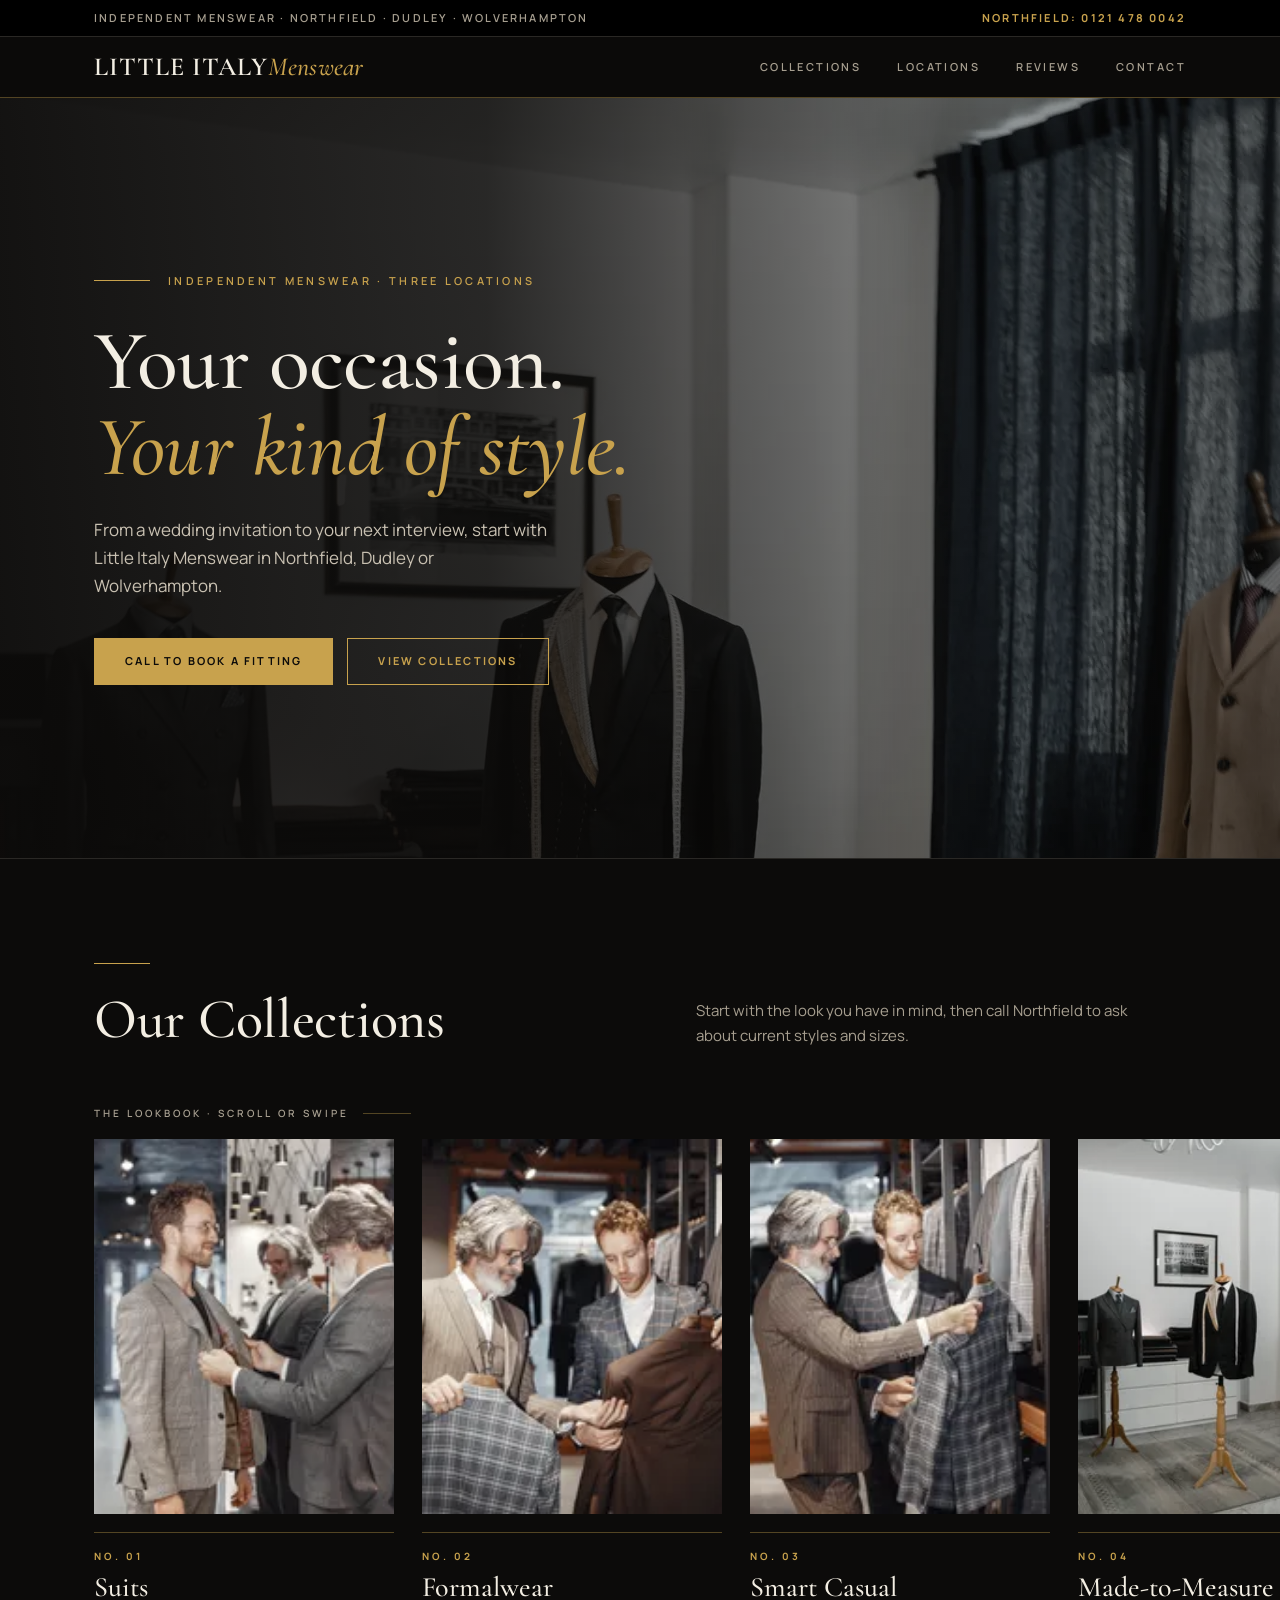
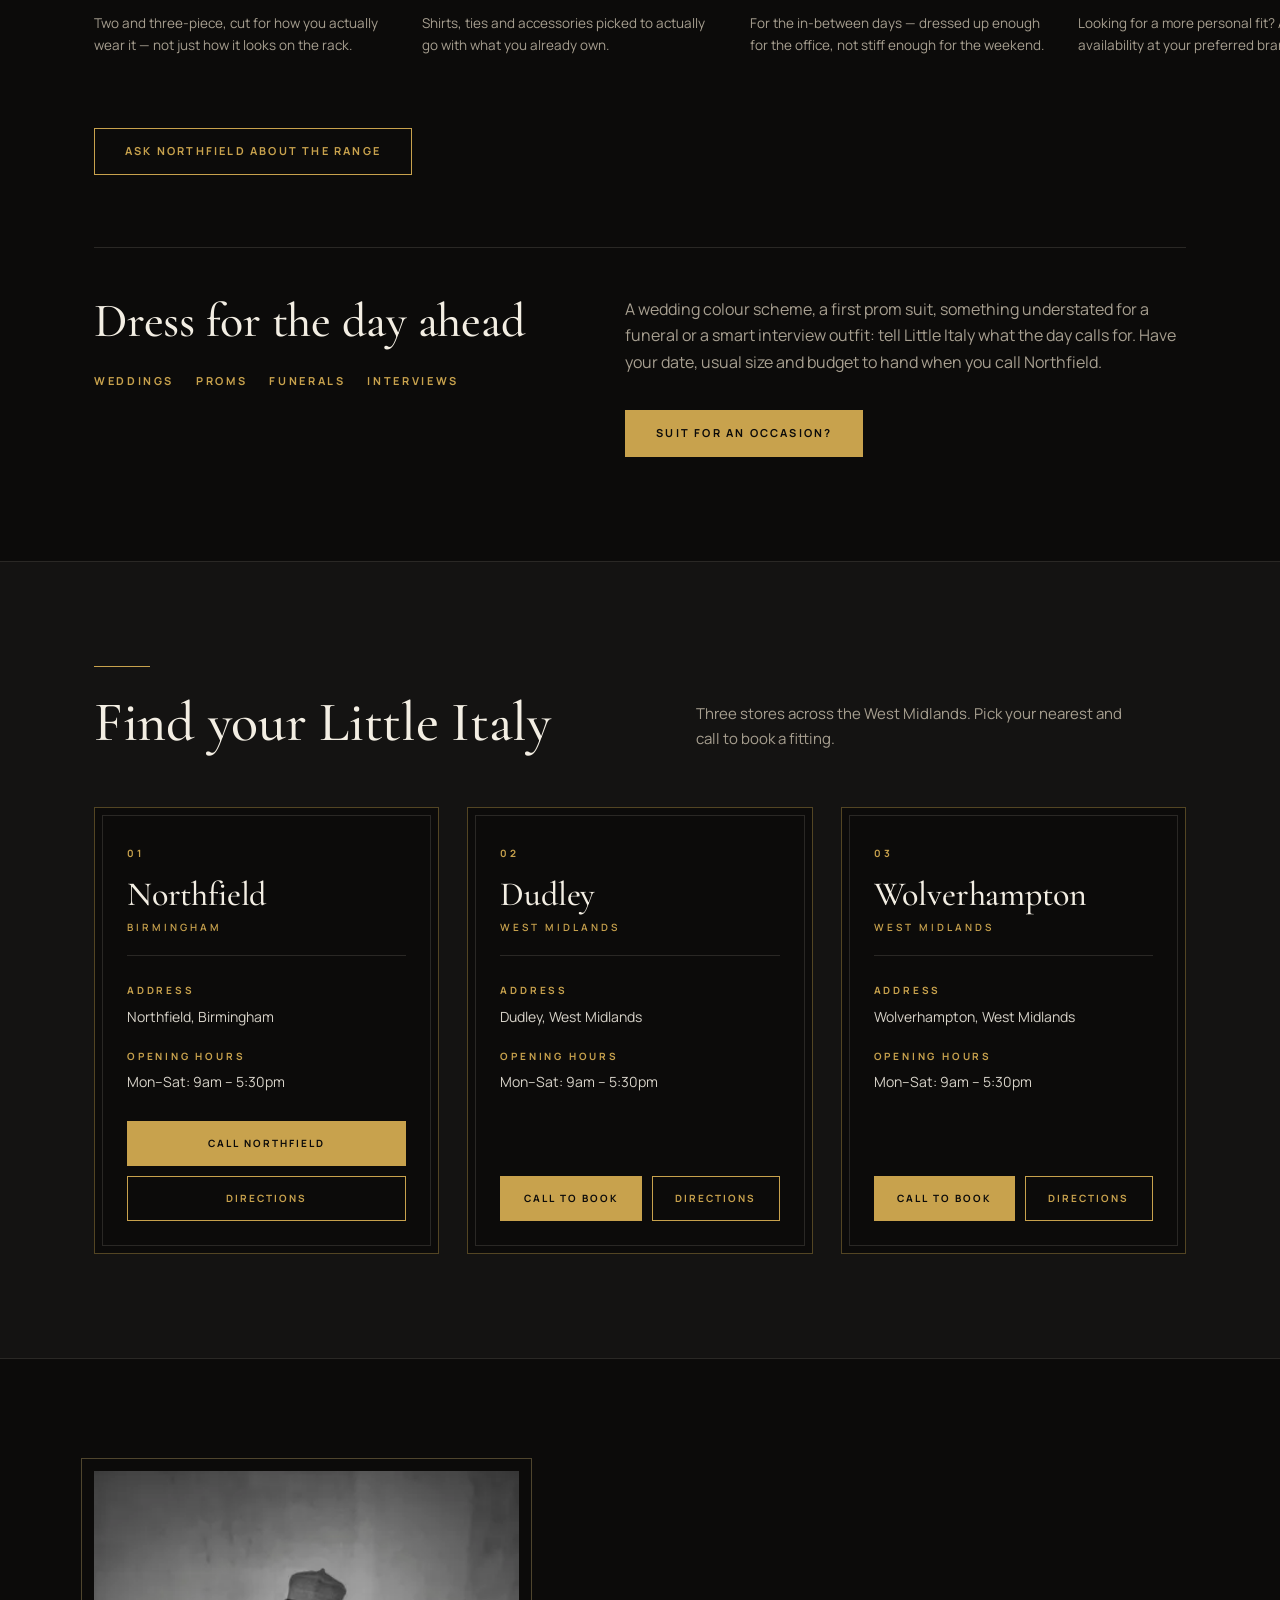
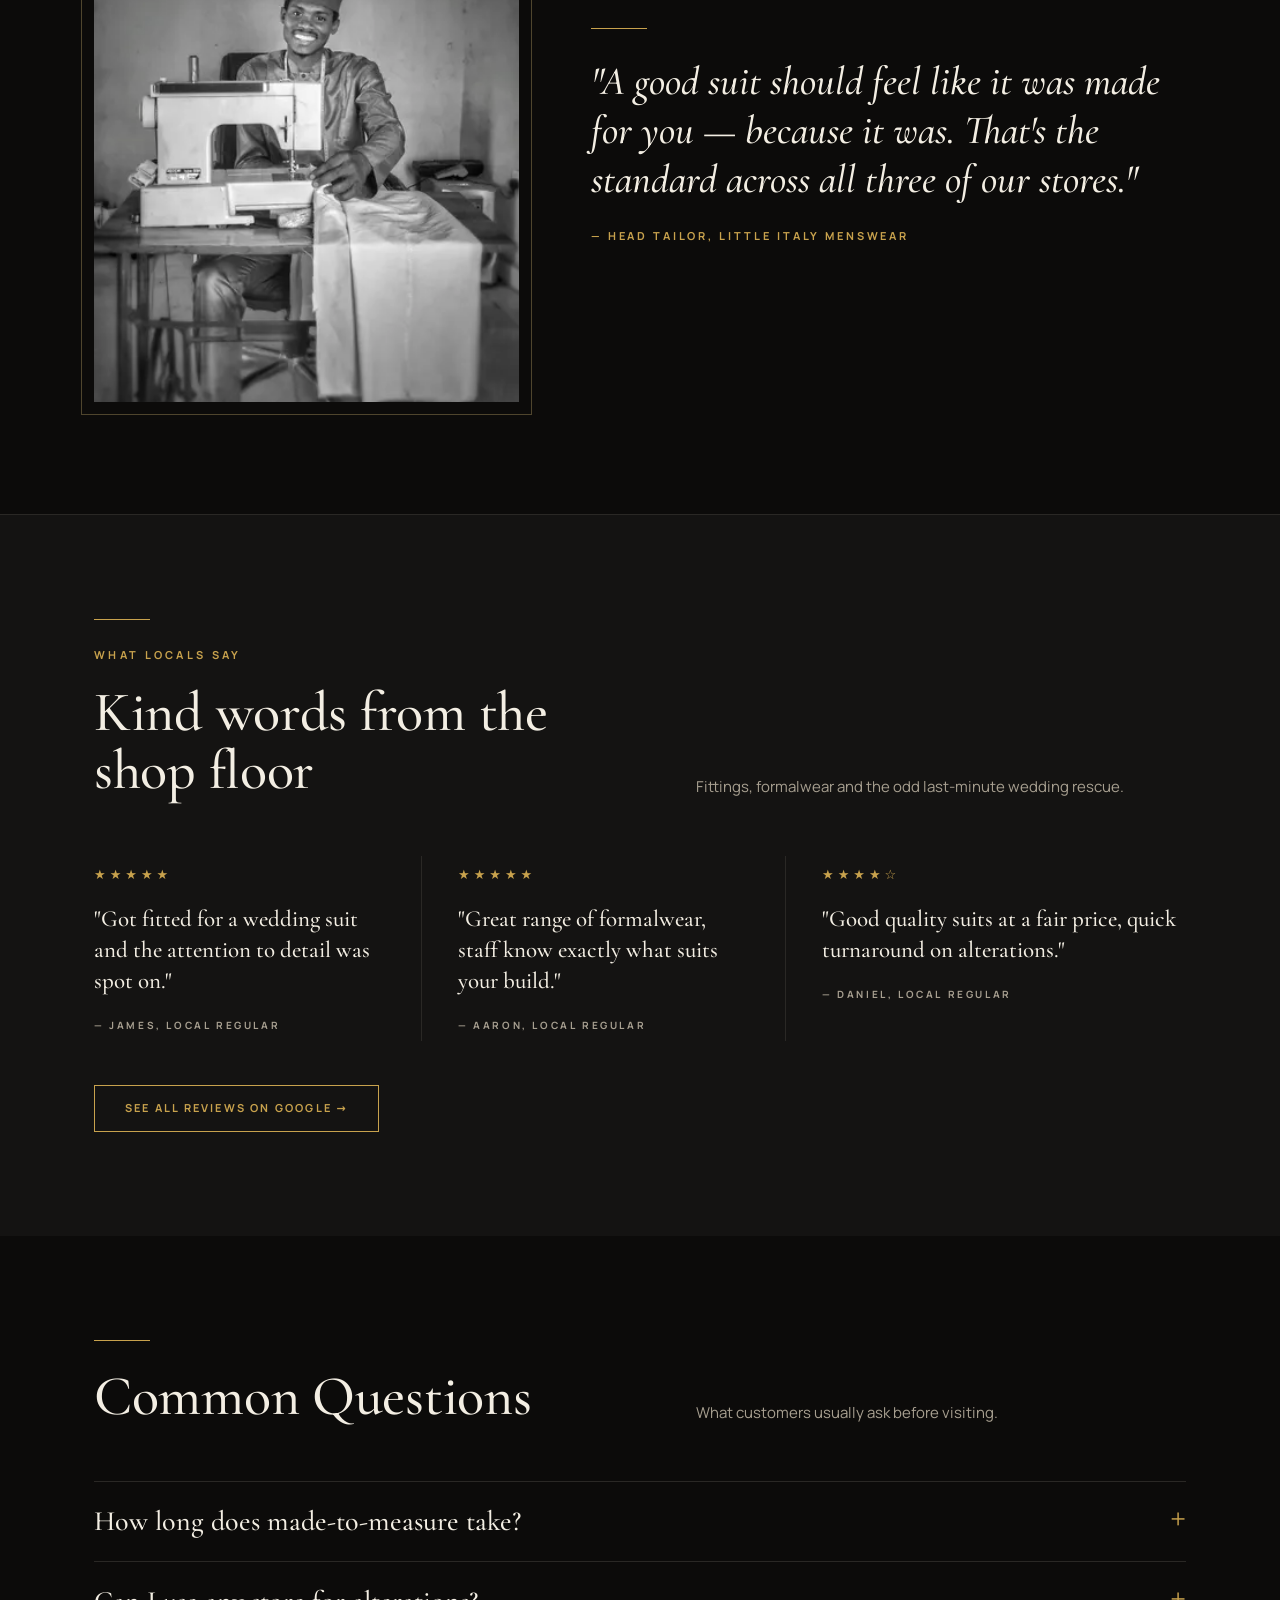
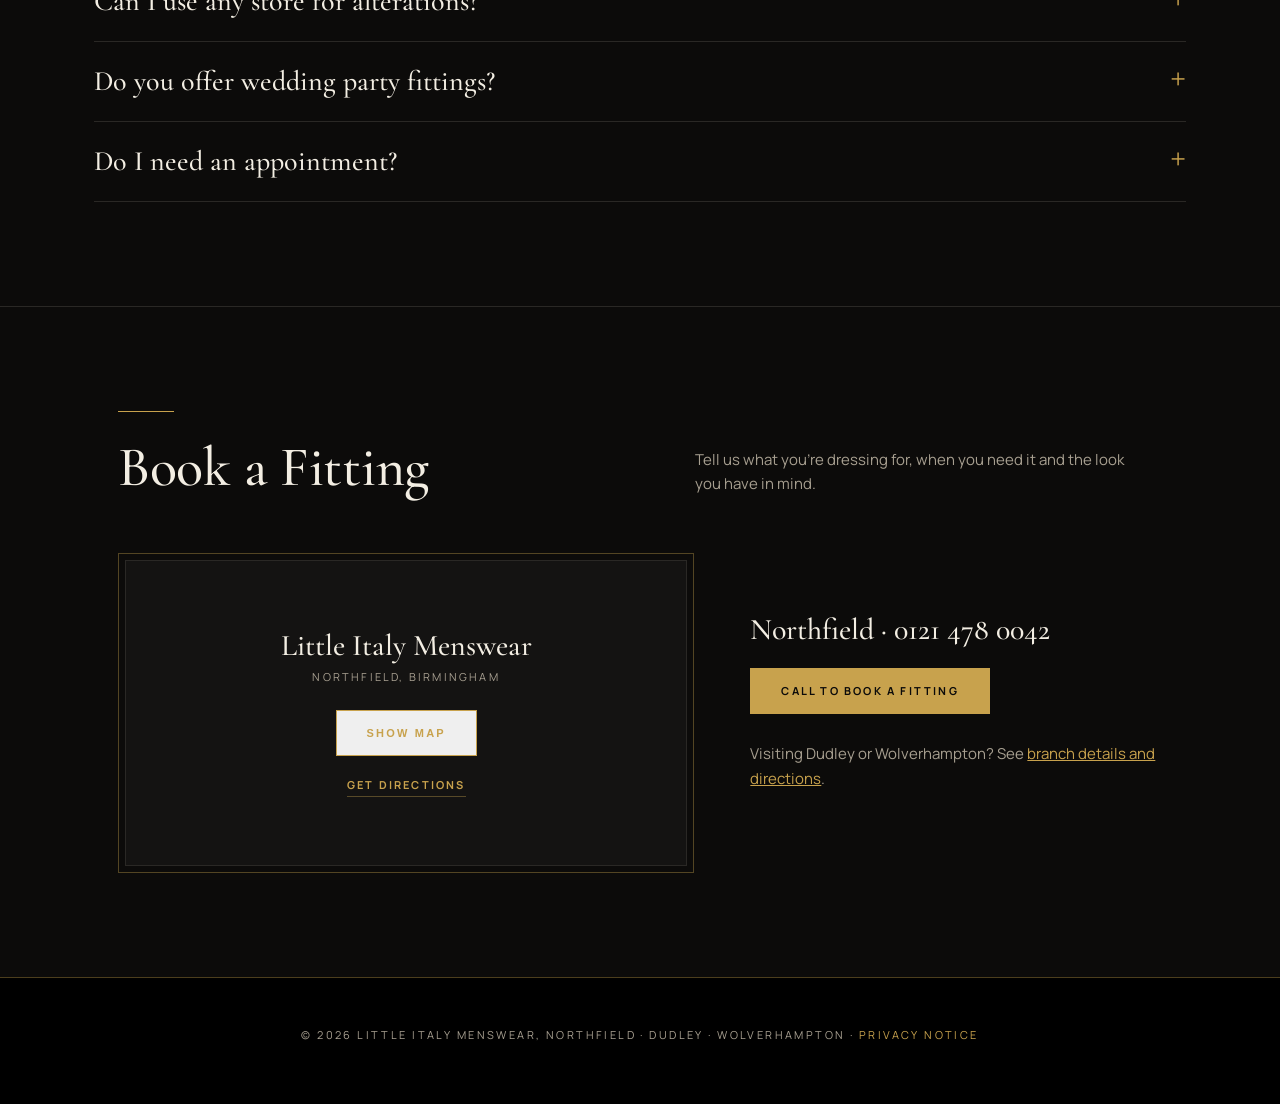
==== commit 13901e62: "Security and privacy hardening - Self-host Pexels images (WebP; JPEG for og:image) and Google Fonts " ====
--- a/index.html
+++ b/index.html
@@ -3,11 +3,51 @@
 <head>
 <meta charset="UTF-8" />
 <meta name="viewport" content="width=device-width, initial-scale=1" />
-<title>Little Italy Menswear | Suits &amp; Menswear — Northfield, Dudley, Wolverhampton</title>
-<meta name="description" content="Little Italy Menswear — quality suits, formalwear and everyday menswear across three locations: Northfield, Dudley and Wolverhampton." />
-<link rel="preconnect" href="https://fonts.googleapis.com" />
-<link rel="preconnect" href="https://fonts.gstatic.com" crossorigin />
-<link href="https://fonts.googleapis.com/css2?family=Cormorant+Garamond:ital,wght@0,500;0,600;0,700;1,500;1,600&family=Manrope:wght@300;400;500;600;700&display=swap" rel="stylesheet" />
+<meta http-equiv="Content-Security-Policy" content="default-src 'self'; script-src 'self' 'sha256-seqC/ossHjBNrIRzy/kfs15F2JOEZqgq6ozS1JozCy8=' 'sha256-ZDHT8kAhy4BigzCXNj0za54F2qDCJTDwWiqs7wYDsiI=' 'sha256-327n3Jh+0X4WkiFg9518P2QaGYyBUqWsPUe+r21ny+Y='; style-src 'self' 'unsafe-inline'; img-src 'self' data:; font-src 'self'; frame-src https://maps.google.com https://www.google.com; connect-src 'self'; form-action 'self'; base-uri 'self'; object-src 'none'; upgrade-insecure-requests" />
+<meta name="referrer" content="strict-origin-when-cross-origin" />
+<title>Little Italy Menswear | Menswear in Northfield, Birmingham</title>
+<meta name="description" content="Suits, formalwear and smart casual menswear from Little Italy Menswear in Northfield, Birmingham, with branches in Dudley and Wolverhampton too." />
+<link rel="canonical" href="https://desolatemartial553.github.io/little-italy-menswear/" />
+<meta name="theme-color" content="#0c0b0a" />
+<link rel="icon" href="data:image/svg+xml,%3Csvg xmlns='http://www.w3.org/2000/svg' viewBox='0 0 64 64'%3E%3Crect width='64' height='64' rx='12' fill='%230c0b0a'/%3E%3Ctext x='32' y='45' font-family='Georgia,serif' font-size='38' font-weight='700' text-anchor='middle' fill='%23c8a24d'%3ELI%3C/text%3E%3C/svg%3E" />
+<meta property="og:type" content="website" />
+<meta property="og:site_name" content="Little Italy Menswear" />
+<meta property="og:title" content="Little Italy Menswear | Menswear in Northfield, Birmingham" />
+<meta property="og:description" content="Suits, formalwear and smart casual menswear from Little Italy Menswear in Northfield, Birmingham, with branches in Dudley and Wolverhampton too." />
+<meta property="og:url" content="https://desolatemartial553.github.io/little-italy-menswear/" />
+<meta property="og:image" content="https://desolatemartial553.github.io/little-italy-menswear/images/6765639-w1200-f36b51.jpg" />
+<meta property="og:locale" content="en_GB" />
+<meta name="twitter:card" content="summary_large_image" />
+<meta name="twitter:title" content="Little Italy Menswear | Menswear in Northfield, Birmingham" />
+<meta name="twitter:description" content="Suits, formalwear and smart casual menswear from Little Italy Menswear in Northfield, Birmingham, with branches in Dudley and Wolverhampton too." />
+<meta name="twitter:image" content="https://desolatemartial553.github.io/little-italy-menswear/images/6765639-w1200-f36b51.jpg" />
+<script type="application/ld+json">
+{
+  "@context": "https://schema.org",
+  "@type": "ClothingStore",
+  "@id": "https://desolatemartial553.github.io/little-italy-menswear/#northfield",
+  "name": "Little Italy Menswear",
+  "description": "Independent menswear retailer offering suits, formalwear and smart casual clothing.",
+  "url": "https://desolatemartial553.github.io/little-italy-menswear/",
+  "image": "https://desolatemartial553.github.io/little-italy-menswear/images/6765639-w1200-f36b51.jpg",
+  "telephone": "+441214780042",
+  "address": {
+    "@type": "PostalAddress",
+    "addressLocality": "Northfield, Birmingham",
+    "addressRegion": "West Midlands",
+    "addressCountry": "GB"
+  },
+  "areaServed": [
+    "Northfield",
+    "Dudley",
+    "Wolverhampton"
+  ]
+}
+</script>
+<link rel="preload" as="image" href="images/6765639-w800-cc16e6.webp" media="(max-width:600px)" fetchpriority="high" />
+<link rel="preload" as="image" href="images/6765639-w1280-031407.webp" media="(min-width:601px) and (max-width:1280px)" fetchpriority="high" />
+<link rel="preload" as="image" href="images/6765639-w1920-b0755e.webp" media="(min-width:1281px)" fetchpriority="high" />
+<link rel="stylesheet" href="fonts/fonts.css" />
 <style>
   :root{
     --bg:#0c0b0a; --ink:#f3eee3; --muted:#a79f90; --accent:#c8a24d; --accent-soft:rgba(200,162,77,.38);
@@ -62,7 +102,9 @@
 
   /* hero: full-bleed editorial */
   .hero{position:relative; min-height:clamp(520px, calc(100svh - 112px), 760px); display:flex; align-items:center; color:var(--ink); overflow:hidden; padding:0;}
-  .hero::before{content:"";position:absolute; inset:0; background:url('https://images.pexels.com/photos/6765639/pexels-photo-6765639.jpeg?auto=compress&cs=tinysrgb&w=1920') 70% 25%/cover; filter:grayscale(.35) contrast(1.05);}
+  .hero::before{content:"";position:absolute; inset:0; background:url('images/6765639-w800-cc16e6.webp') 70% 25%/cover; filter:grayscale(.35) contrast(1.05);}
+  @media (min-width:601px){.hero::before{background-image:url('images/6765639-w1280-031407.webp');}}
+  @media (min-width:1281px){.hero::before{background-image:url('images/6765639-w1920-b0755e.webp');}}
   .hero::after{content:"";position:absolute; inset:0; background:linear-gradient(90deg, rgba(12,11,10,.96) 0%, rgba(12,11,10,.86) 38%, rgba(12,11,10,.35) 78%, rgba(12,11,10,.55) 100%);}
   .hero__inner{position:relative; z-index:2; width:100%; padding:56px var(--pad);}
   .hero__tag{display:flex; align-items:center; gap:18px; color:var(--accent); font-weight:600; font-size:11px; margin-bottom:28px; text-transform:uppercase; letter-spacing:.3em;}
@@ -254,12 +296,12 @@
   </div>
     <div class="lookbook reveal" role="region" aria-label="Collections lookbook, scrollable" tabindex="0">
       <!-- PLACEHOLDER: confirm suits, formalwear and smart-casual ranges with the business -->
-      <div class="coll"><div class="coll__img"><img src="https://images.pexels.com/photos/6050409/pexels-photo-6050409.jpeg?auto=compress&cs=tinysrgb&w=700" alt="Fitting a tailored suit" loading="lazy" /></div><div class="coll__label">Suits<small>Two and three-piece, cut for how you actually wear it — not just how it looks on the rack.</small></div></div>
-      <div class="coll"><div class="coll__img"><img src="https://images.pexels.com/photos/6050435/pexels-photo-6050435.jpeg?auto=compress&cs=tinysrgb&w=700" alt="Shopping for shirts and suits" loading="lazy" /></div><div class="coll__label">Formalwear<small>Shirts, ties and accessories picked to actually go with what you already own.</small></div></div>
-      <div class="coll"><div class="coll__img"><img src="https://images.pexels.com/photos/6050440/pexels-photo-6050440.jpeg?auto=compress&cs=tinysrgb&w=700" alt="Browsing menswear in shop" loading="lazy" /></div><div class="coll__label">Smart Casual<small>For the in-between days — dressed up enough for the office, not stiff enough for the weekend.</small></div></div>
+      <div class="coll"><div class="coll__img"><img src="images/6050409-w400-h500-ea28dd.webp" srcset="images/6050409-w300-h375-bcdaaa.webp 300w, images/6050409-w400-h500-ea28dd.webp 400w, images/6050409-w600-h750-667714.webp 600w" sizes="(max-width:380px) 78vw, 300px" width="400" height="500" alt="Fitting a tailored suit" loading="lazy" decoding="async" /></div><div class="coll__label">Suits<small>Two and three-piece, cut for how you actually wear it — not just how it looks on the rack.</small></div></div>
+      <div class="coll"><div class="coll__img"><img src="images/6050435-w400-h500-016232.webp" srcset="images/6050435-w300-h375-a4713a.webp 300w, images/6050435-w400-h500-016232.webp 400w, images/6050435-w600-h750-d90f92.webp 600w" sizes="(max-width:380px) 78vw, 300px" width="400" height="500" alt="Shopping for shirts and suits" loading="lazy" decoding="async" /></div><div class="coll__label">Formalwear<small>Shirts, ties and accessories picked to actually go with what you already own.</small></div></div>
+      <div class="coll"><div class="coll__img"><img src="images/6050440-w400-h500-a02284.webp" srcset="images/6050440-w300-h375-449115.webp 300w, images/6050440-w400-h500-a02284.webp 400w, images/6050440-w600-h750-400211.webp 600w" sizes="(max-width:380px) 78vw, 300px" width="400" height="500" alt="Browsing menswear in shop" loading="lazy" decoding="async" /></div><div class="coll__label">Smart Casual<small>For the in-between days — dressed up enough for the office, not stiff enough for the weekend.</small></div></div>
       <!-- /PLACEHOLDER -->
       <!-- PLACEHOLDER: confirm made-to-measure availability and participating branches -->
-      <div class="coll"><div class="coll__img"><img src="https://images.pexels.com/photos/6765639/pexels-photo-6765639.jpeg?auto=compress&cs=tinysrgb&w=700" alt="Suit jacket with tape measure" loading="lazy" /></div><div class="coll__label">Made-to-Measure<small>Looking for a more personal fit? Ask about availability at your preferred branch.</small></div></div>
+      <div class="coll"><div class="coll__img"><img src="images/6765639-w400-h500-f079f5.webp" srcset="images/6765639-w300-h375-3c6b6b.webp 300w, images/6765639-w400-h500-f079f5.webp 400w, images/6765639-w600-h750-a2a33a.webp 600w" sizes="(max-width:380px) 78vw, 300px" width="400" height="500" alt="Suit jacket with tape measure" loading="lazy" decoding="async" /></div><div class="coll__label">Made-to-Measure<small>Looking for a more personal fit? Ask about availability at your preferred branch.</small></div></div>
       <!-- /PLACEHOLDER -->
     </div>
   <div class="wrap">
@@ -343,7 +385,7 @@
 <section class="owner-section">
   <div class="wrap">
     <div class="owner reveal">
-      <img src="https://images.pexels.com/photos/37332553/pexels-photo-37332553.jpeg?auto=compress&cs=tinysrgb&w=500" alt="Tailor working on a garment" loading="lazy" />
+      <img src="images/37332553-w500-h625-d4111d.webp" srcset="images/37332553-w360-h450-aac8cd.webp 360w, images/37332553-w500-h625-d4111d.webp 500w, images/37332553-w800-h1000-51eb7c.webp 800w" sizes="(max-width:900px) 360px, 460px" width="500" height="625" alt="Tailor working on a garment" loading="lazy" decoding="async" />
       <div>
         <!-- PLACEHOLDER: replace with a real quote and name from the owner or head tailor -->
         <blockquote>"A good suit should feel like it was made for you — because it was. That's the standard across all three of our stores."</blockquote>
@@ -409,7 +451,14 @@
     <p>Tell us what you're dressing for, when you need it and the look you have in mind.</p>
   </div>
   <div class="wrap map-contact reveal">
-    <iframe src="https://maps.google.com/maps?q=Northfield,+Birmingham&z=15&output=embed" loading="lazy" title="Map to Little Italy Menswear Northfield"></iframe>
+    <div class="map-facade" id="mapFacade" data-src="https://maps.google.com/maps?q=Northfield,+Birmingham&z=15&output=embed" data-title="Map to Little Italy Menswear Northfield">
+      <div class="map-facade__panel">
+        <p class="map-facade__name">Little Italy Menswear</p>
+        <p class="map-facade__addr">Northfield, Birmingham</p>
+        <button type="button" class="btn btn--outline map-facade__btn" id="mapShow">Show map</button>
+        <a class="map-facade__dir" href="https://www.google.com/maps/search/?api=1&amp;query=Little+Italy+Menswear+Northfield+Birmingham" target="_blank" rel="noopener">Get directions</a>
+      </div>
+    </div>
     <div class="contact-details">
       <p>Northfield · 0121 478 0042</p>
       <a href="tel:+441214780042" class="btn btn--accent">Call to book a fitting</a>
@@ -420,7 +469,7 @@
 </main>
 
 <footer>
-  <p>&copy; 2026 Little Italy Menswear, Northfield · Dudley · Wolverhampton</p>
+  <p>&copy; 2026 Little Italy Menswear, Northfield · Dudley · Wolverhampton · <a href="privacy.html">Privacy notice</a></p>
 </footer>
 
 <div class="sticky-cta">
@@ -474,5 +523,32 @@
   }
 </script>
 
+<style>
+  .owner img{height:auto;}
+  .map-facade{position:relative; width:100%; min-height:320px; border:1px solid var(--accent-soft); padding:6px; background:var(--bg);}
+  .map-facade__panel{height:100%; min-height:306px; display:flex; flex-direction:column; align-items:center; justify-content:center; text-align:center; gap:6px; padding:24px; background:var(--card); border:1px solid var(--line);}
+  .map-facade__name{font-family:var(--serif); color:var(--ink); font-size:30px; line-height:1.1;}
+  .map-facade__addr{color:var(--muted); font-size:11px; letter-spacing:.2em; text-transform:uppercase; margin-bottom:18px;}
+  .map-facade__dir{color:var(--accent); font-size:11px; letter-spacing:.2em; text-transform:uppercase; font-weight:700; margin-top:14px; border-bottom:1px solid var(--accent-soft); padding-bottom:2px; text-decoration:none;}
+  .map-facade__dir:hover,.map-facade__dir:focus-visible{border-bottom-color:var(--accent);}
+  .map-facade__btn:focus-visible,.map-facade__dir:focus-visible{outline:2px solid var(--accent); outline-offset:3px;}
+  .map-facade iframe{display:block; width:100%; height:100%; min-height:306px; border:0; filter:grayscale(1) invert(90%);}
+  @media (max-width:900px){.map-facade{min-height:260px;} .map-facade__panel,.map-facade iframe{min-height:246px;}}
+</style>
+<script>
+(function(){
+  var f=document.getElementById('mapFacade'), b=document.getElementById('mapShow');
+  if(!f||!b) return;
+  b.addEventListener('click', function(){
+    var i=document.createElement('iframe');
+    i.src=f.getAttribute('data-src');
+    i.title=f.getAttribute('data-title');
+    i.loading='lazy';
+    i.referrerPolicy='no-referrer-when-downgrade';
+    f.textContent='';
+    f.appendChild(i);
+  });
+})();
+</script>
 </body>
 </html>
--- a/fonts/fonts.css
+++ b/fonts/fonts.css
@@ -0,0 +1,81 @@
+/* Self-hosted Google Fonts (latin subset), downloaded 2026-10-02. */
+@font-face {
+  font-family: 'Cormorant Garamond';
+  font-style: italic;
+  font-weight: 500;
+  font-display: swap;
+  src: url(co3ZmX5slCNuHLi8bLeY9MK7whWMhyjYrEtImSo.woff2) format('woff2');
+  unicode-range: U+0000-00FF, U+0131, U+0152-0153, U+02BB-02BC, U+02C6, U+02DA, U+02DC, U+0304, U+0308, U+0329, U+2000-206F, U+20AC, U+2122, U+2191, U+2193, U+2212, U+2215, U+FEFF, U+FFFD;
+}
+@font-face {
+  font-family: 'Cormorant Garamond';
+  font-style: italic;
+  font-weight: 600;
+  font-display: swap;
+  src: url(co3ZmX5slCNuHLi8bLeY9MK7whWMhyjYrEtImSo.woff2) format('woff2');
+  unicode-range: U+0000-00FF, U+0131, U+0152-0153, U+02BB-02BC, U+02C6, U+02DA, U+02DC, U+0304, U+0308, U+0329, U+2000-206F, U+20AC, U+2122, U+2191, U+2193, U+2212, U+2215, U+FEFF, U+FFFD;
+}
+@font-face {
+  font-family: 'Cormorant Garamond';
+  font-style: normal;
+  font-weight: 500;
+  font-display: swap;
+  src: url(co3bmX5slCNuHLi8bLeY9MK7whWMhyjYqXtK.woff2) format('woff2');
+  unicode-range: U+0000-00FF, U+0131, U+0152-0153, U+02BB-02BC, U+02C6, U+02DA, U+02DC, U+0304, U+0308, U+0329, U+2000-206F, U+20AC, U+2122, U+2191, U+2193, U+2212, U+2215, U+FEFF, U+FFFD;
+}
+@font-face {
+  font-family: 'Cormorant Garamond';
+  font-style: normal;
+  font-weight: 600;
+  font-display: swap;
+  src: url(co3bmX5slCNuHLi8bLeY9MK7whWMhyjYqXtK.woff2) format('woff2');
+  unicode-range: U+0000-00FF, U+0131, U+0152-0153, U+02BB-02BC, U+02C6, U+02DA, U+02DC, U+0304, U+0308, U+0329, U+2000-206F, U+20AC, U+2122, U+2191, U+2193, U+2212, U+2215, U+FEFF, U+FFFD;
+}
+@font-face {
+  font-family: 'Cormorant Garamond';
+  font-style: normal;
+  font-weight: 700;
+  font-display: swap;
+  src: url(co3bmX5slCNuHLi8bLeY9MK7whWMhyjYqXtK.woff2) format('woff2');
+  unicode-range: U+0000-00FF, U+0131, U+0152-0153, U+02BB-02BC, U+02C6, U+02DA, U+02DC, U+0304, U+0308, U+0329, U+2000-206F, U+20AC, U+2122, U+2191, U+2193, U+2212, U+2215, U+FEFF, U+FFFD;
+}
+@font-face {
+  font-family: 'Manrope';
+  font-style: normal;
+  font-weight: 300;
+  font-display: swap;
+  src: url(xn7gYHE41ni1AdIRggexSg.woff2) format('woff2');
+  unicode-range: U+0000-00FF, U+0131, U+0152-0153, U+02BB-02BC, U+02C6, U+02DA, U+02DC, U+0304, U+0308, U+0329, U+2000-206F, U+20AC, U+2122, U+2191, U+2193, U+2212, U+2215, U+FEFF, U+FFFD;
+}
+@font-face {
+  font-family: 'Manrope';
+  font-style: normal;
+  font-weight: 400;
+  font-display: swap;
+  src: url(xn7gYHE41ni1AdIRggexSg.woff2) format('woff2');
+  unicode-range: U+0000-00FF, U+0131, U+0152-0153, U+02BB-02BC, U+02C6, U+02DA, U+02DC, U+0304, U+0308, U+0329, U+2000-206F, U+20AC, U+2122, U+2191, U+2193, U+2212, U+2215, U+FEFF, U+FFFD;
+}
+@font-face {
+  font-family: 'Manrope';
+  font-style: normal;
+  font-weight: 500;
+  font-display: swap;
+  src: url(xn7gYHE41ni1AdIRggexSg.woff2) format('woff2');
+  unicode-range: U+0000-00FF, U+0131, U+0152-0153, U+02BB-02BC, U+02C6, U+02DA, U+02DC, U+0304, U+0308, U+0329, U+2000-206F, U+20AC, U+2122, U+2191, U+2193, U+2212, U+2215, U+FEFF, U+FFFD;
+}
+@font-face {
+  font-family: 'Manrope';
+  font-style: normal;
+  font-weight: 600;
+  font-display: swap;
+  src: url(xn7gYHE41ni1AdIRggexSg.woff2) format('woff2');
+  unicode-range: U+0000-00FF, U+0131, U+0152-0153, U+02BB-02BC, U+02C6, U+02DA, U+02DC, U+0304, U+0308, U+0329, U+2000-206F, U+20AC, U+2122, U+2191, U+2193, U+2212, U+2215, U+FEFF, U+FFFD;
+}
+@font-face {
+  font-family: 'Manrope';
+  font-style: normal;
+  font-weight: 700;
+  font-display: swap;
+  src: url(xn7gYHE41ni1AdIRggexSg.woff2) format('woff2');
+  unicode-range: U+0000-00FF, U+0131, U+0152-0153, U+02BB-02BC, U+02C6, U+02DA, U+02DC, U+0304, U+0308, U+0329, U+2000-206F, U+20AC, U+2122, U+2191, U+2193, U+2212, U+2215, U+FEFF, U+FFFD;
+}
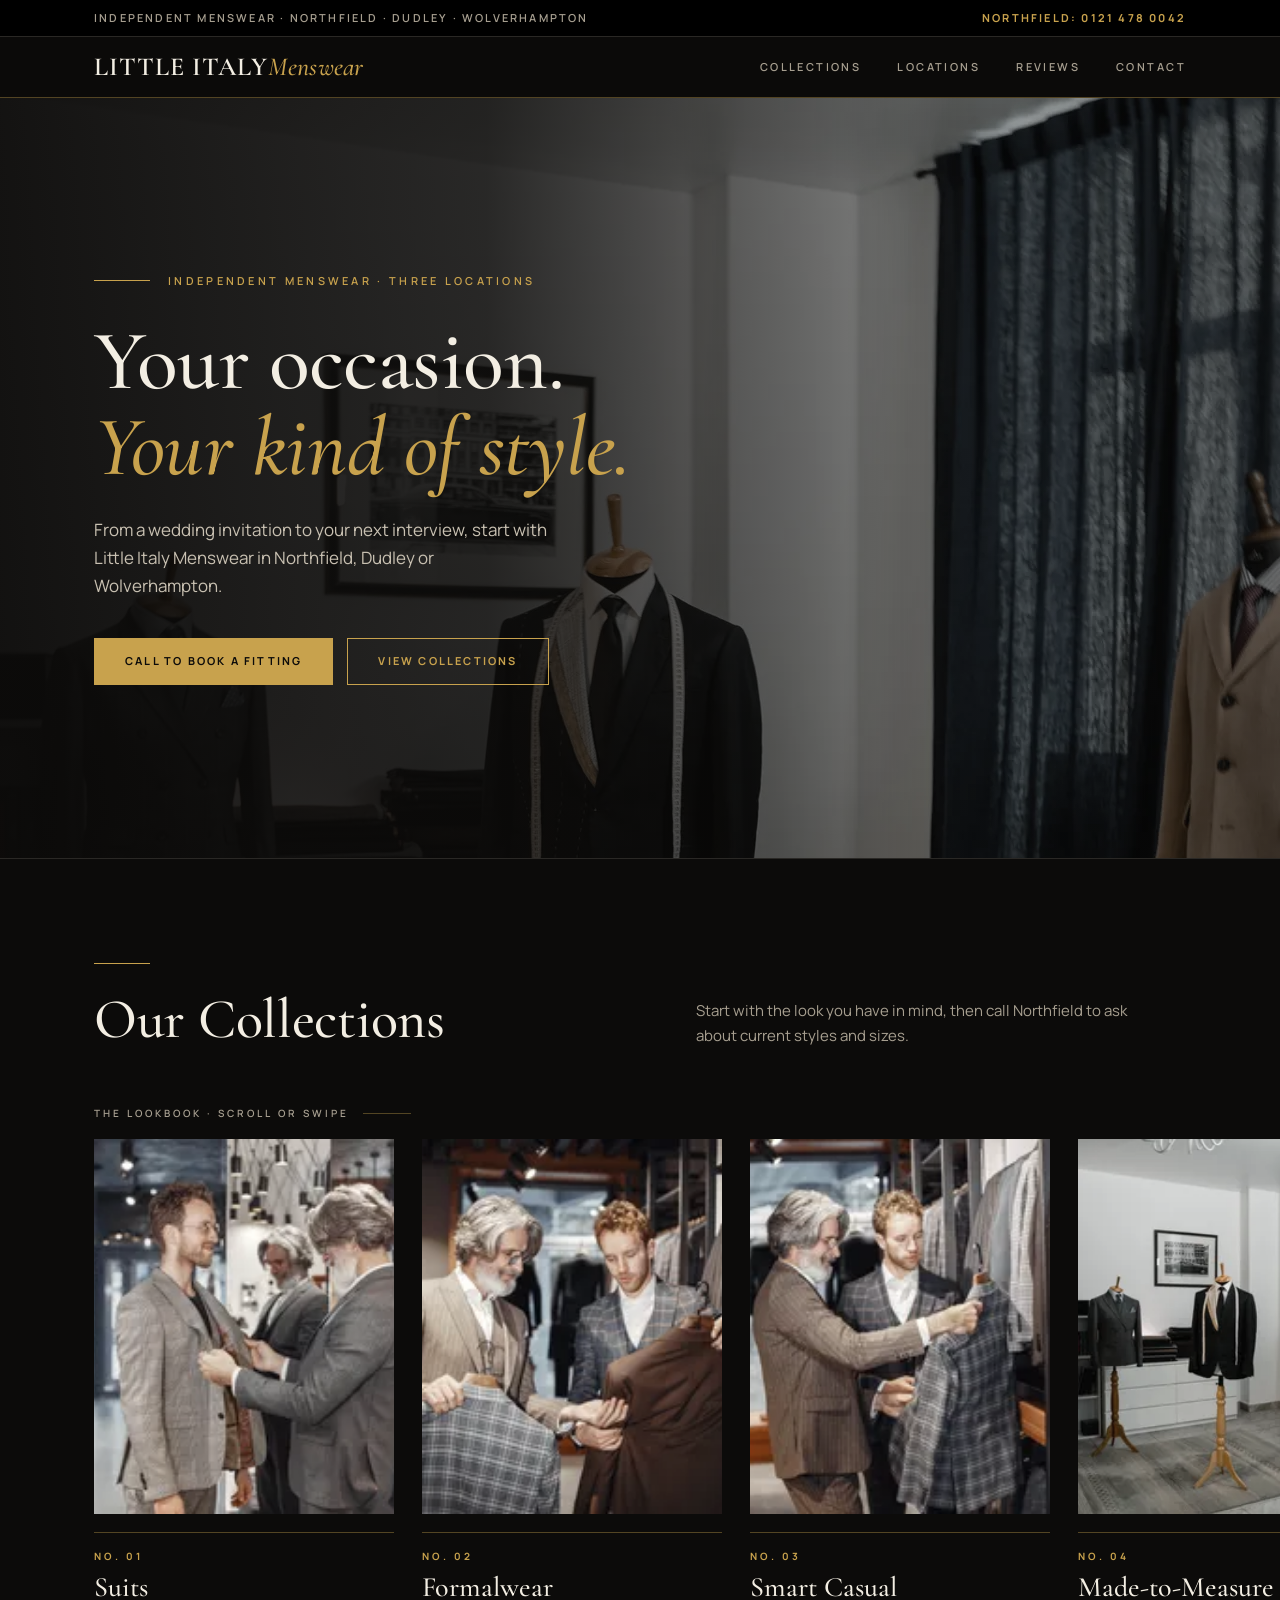
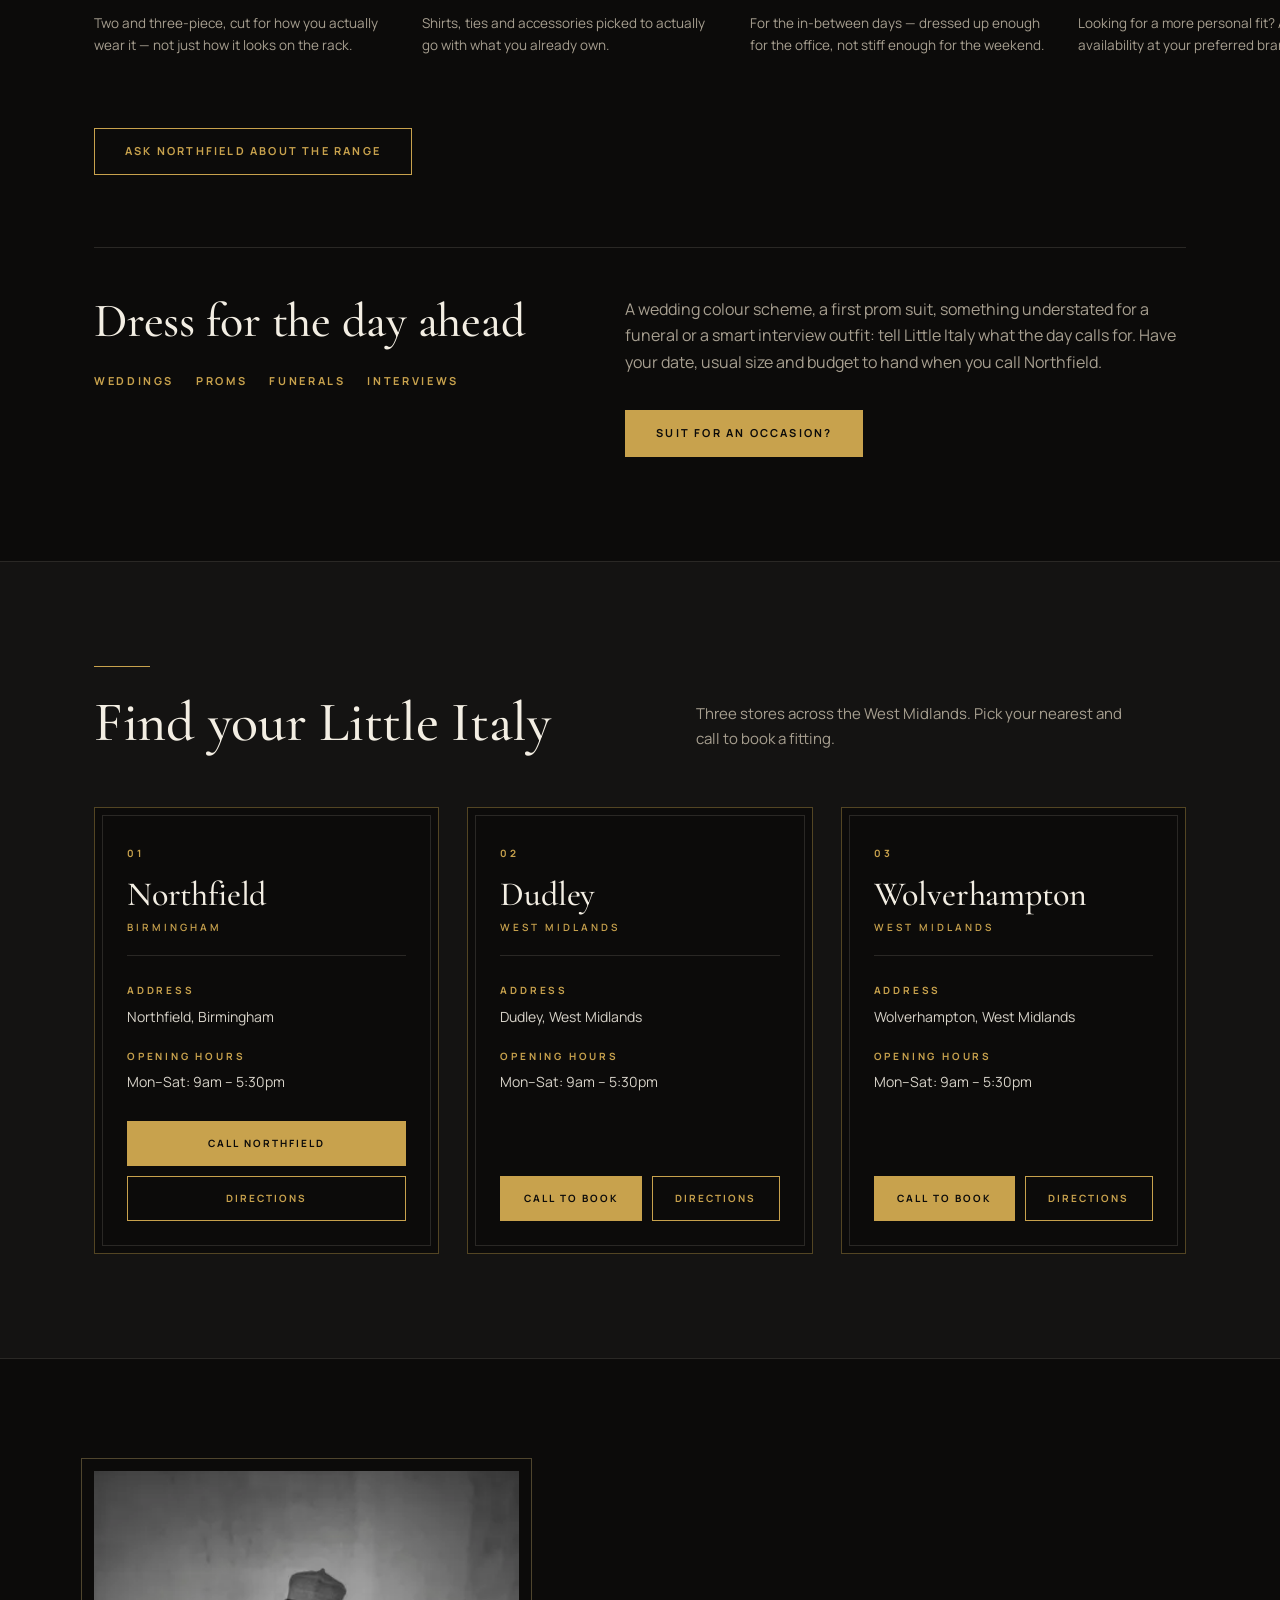
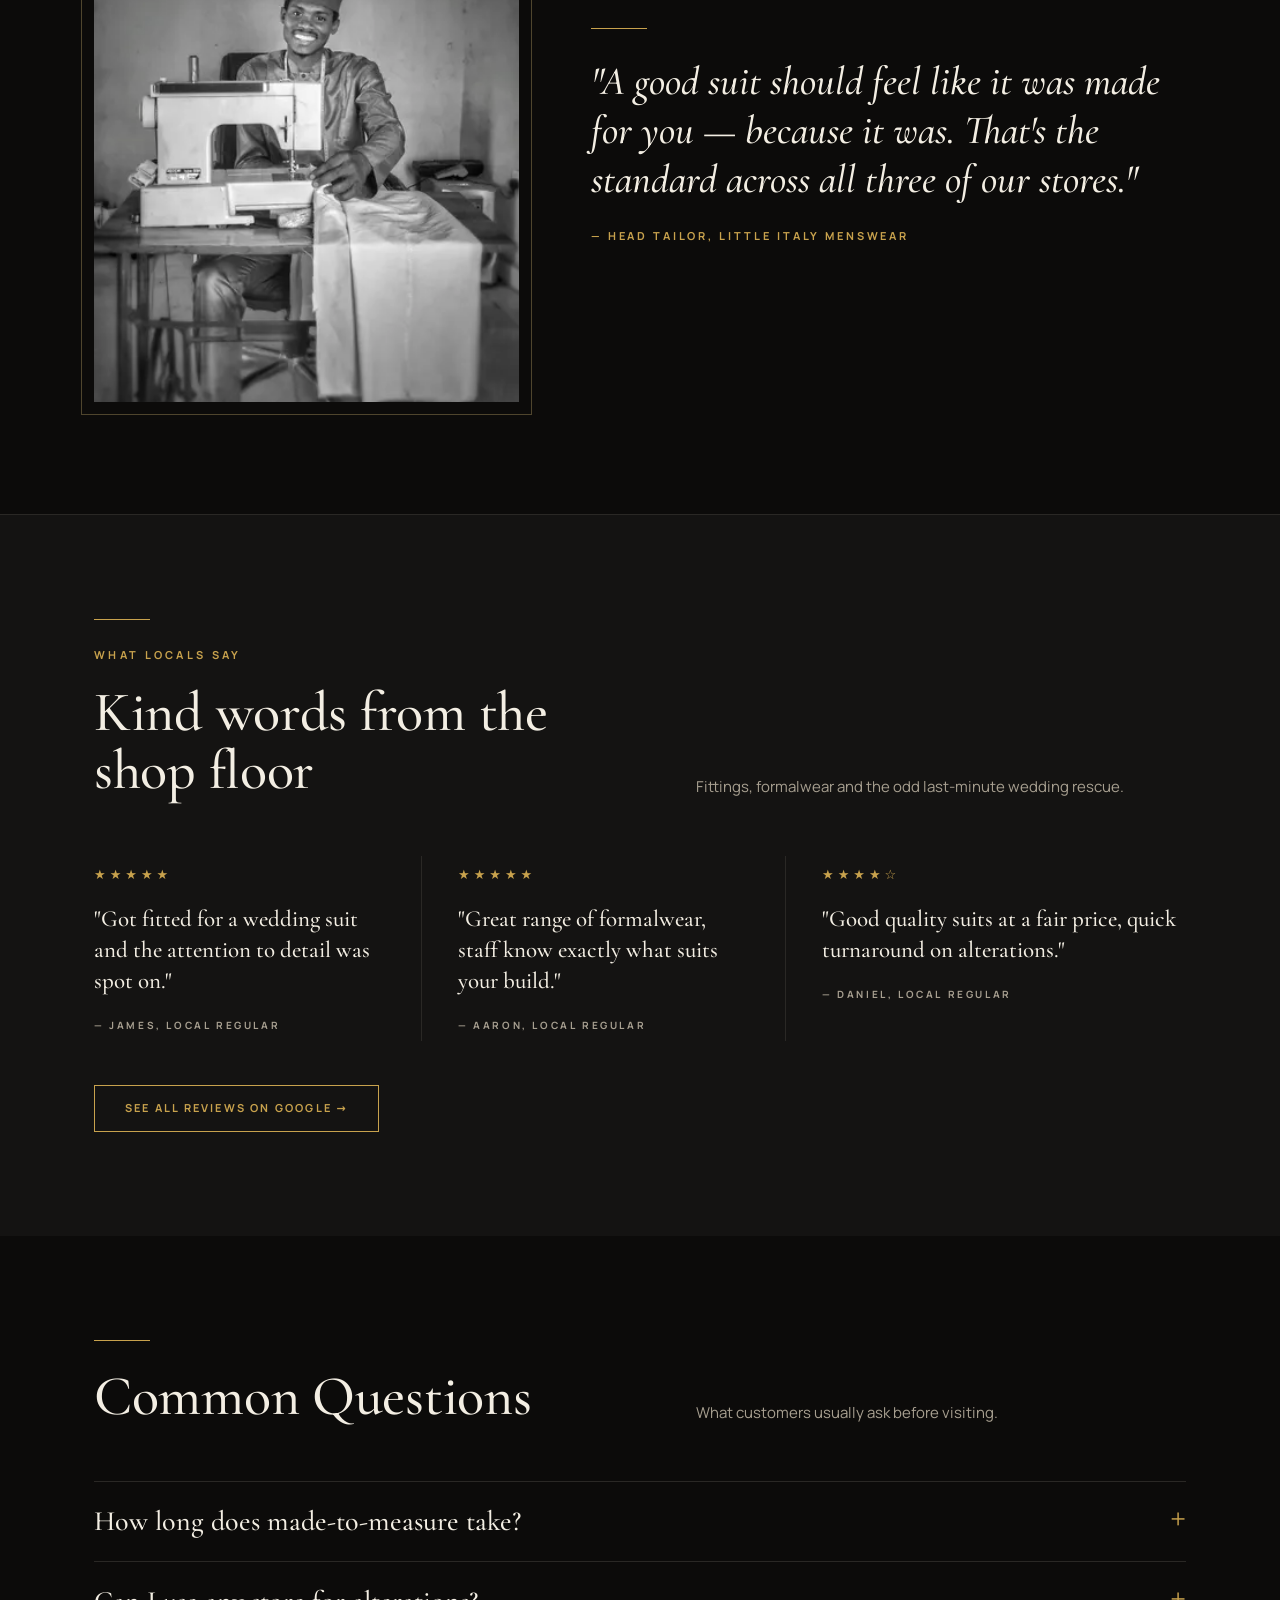
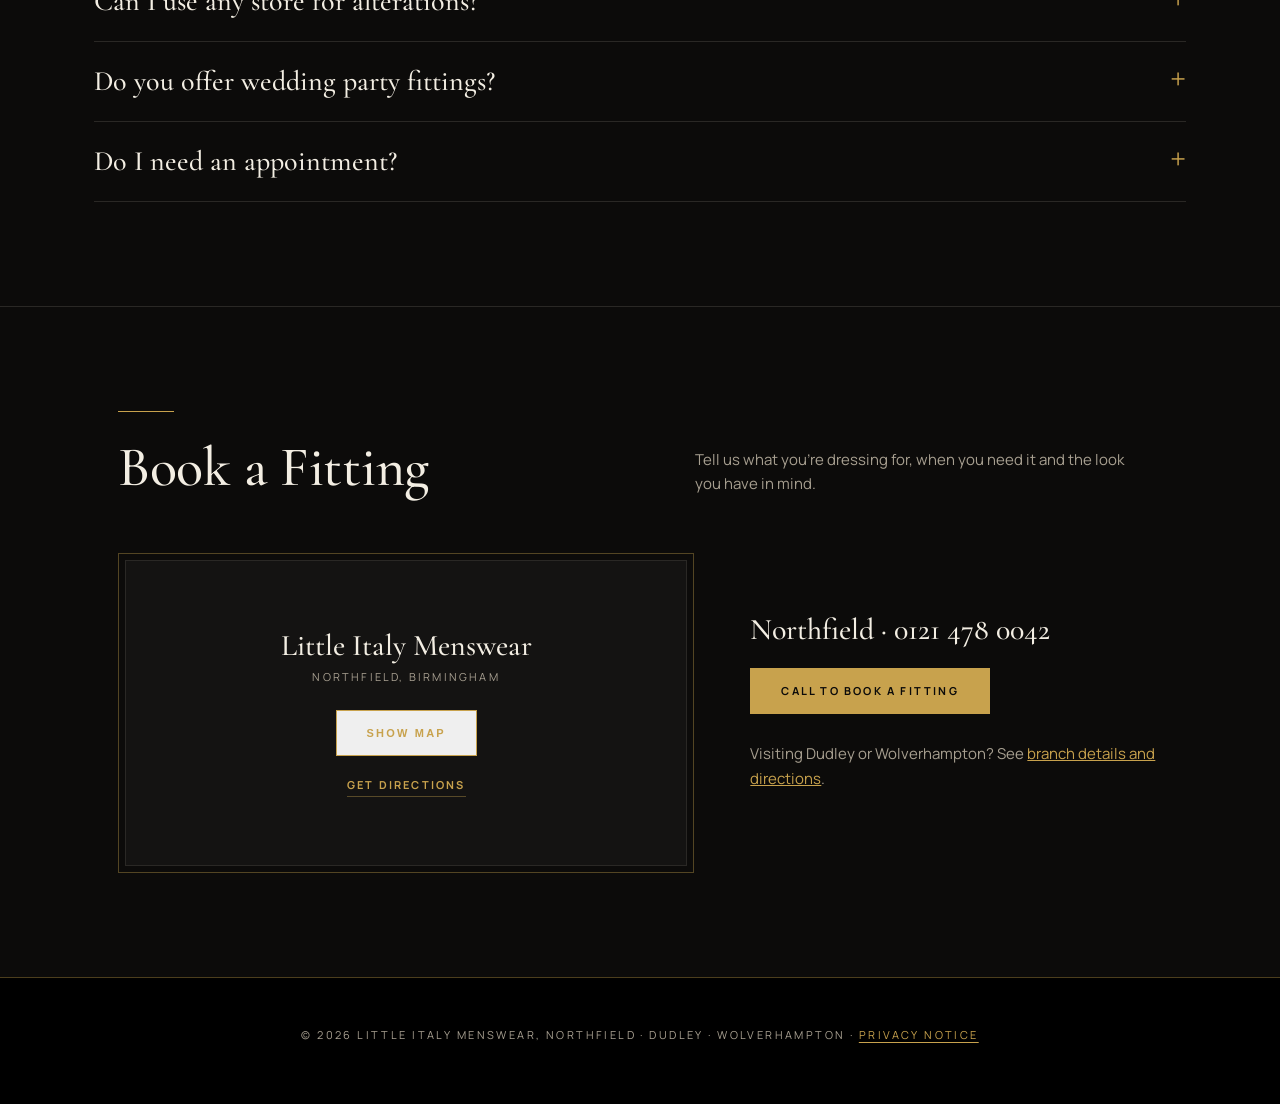
==== commit c0140b8f: "Underline footer privacy link (WCAG link-in-text-block) Co-Authored-By: Claude Opus 5.5 <noreply@ant" ====
--- a/index.html
+++ b/index.html
@@ -237,6 +237,7 @@
     .hero__actions .btn{flex:1 1 100%;}
   }
   @media(max-width:360px){.brand{font-size:18px;} .topbar__inner{padding-inline:16px;}}
+  footer a[href="privacy.html"]{text-decoration:underline; text-underline-offset:3px;}
 </style>
 </head>
 <body>
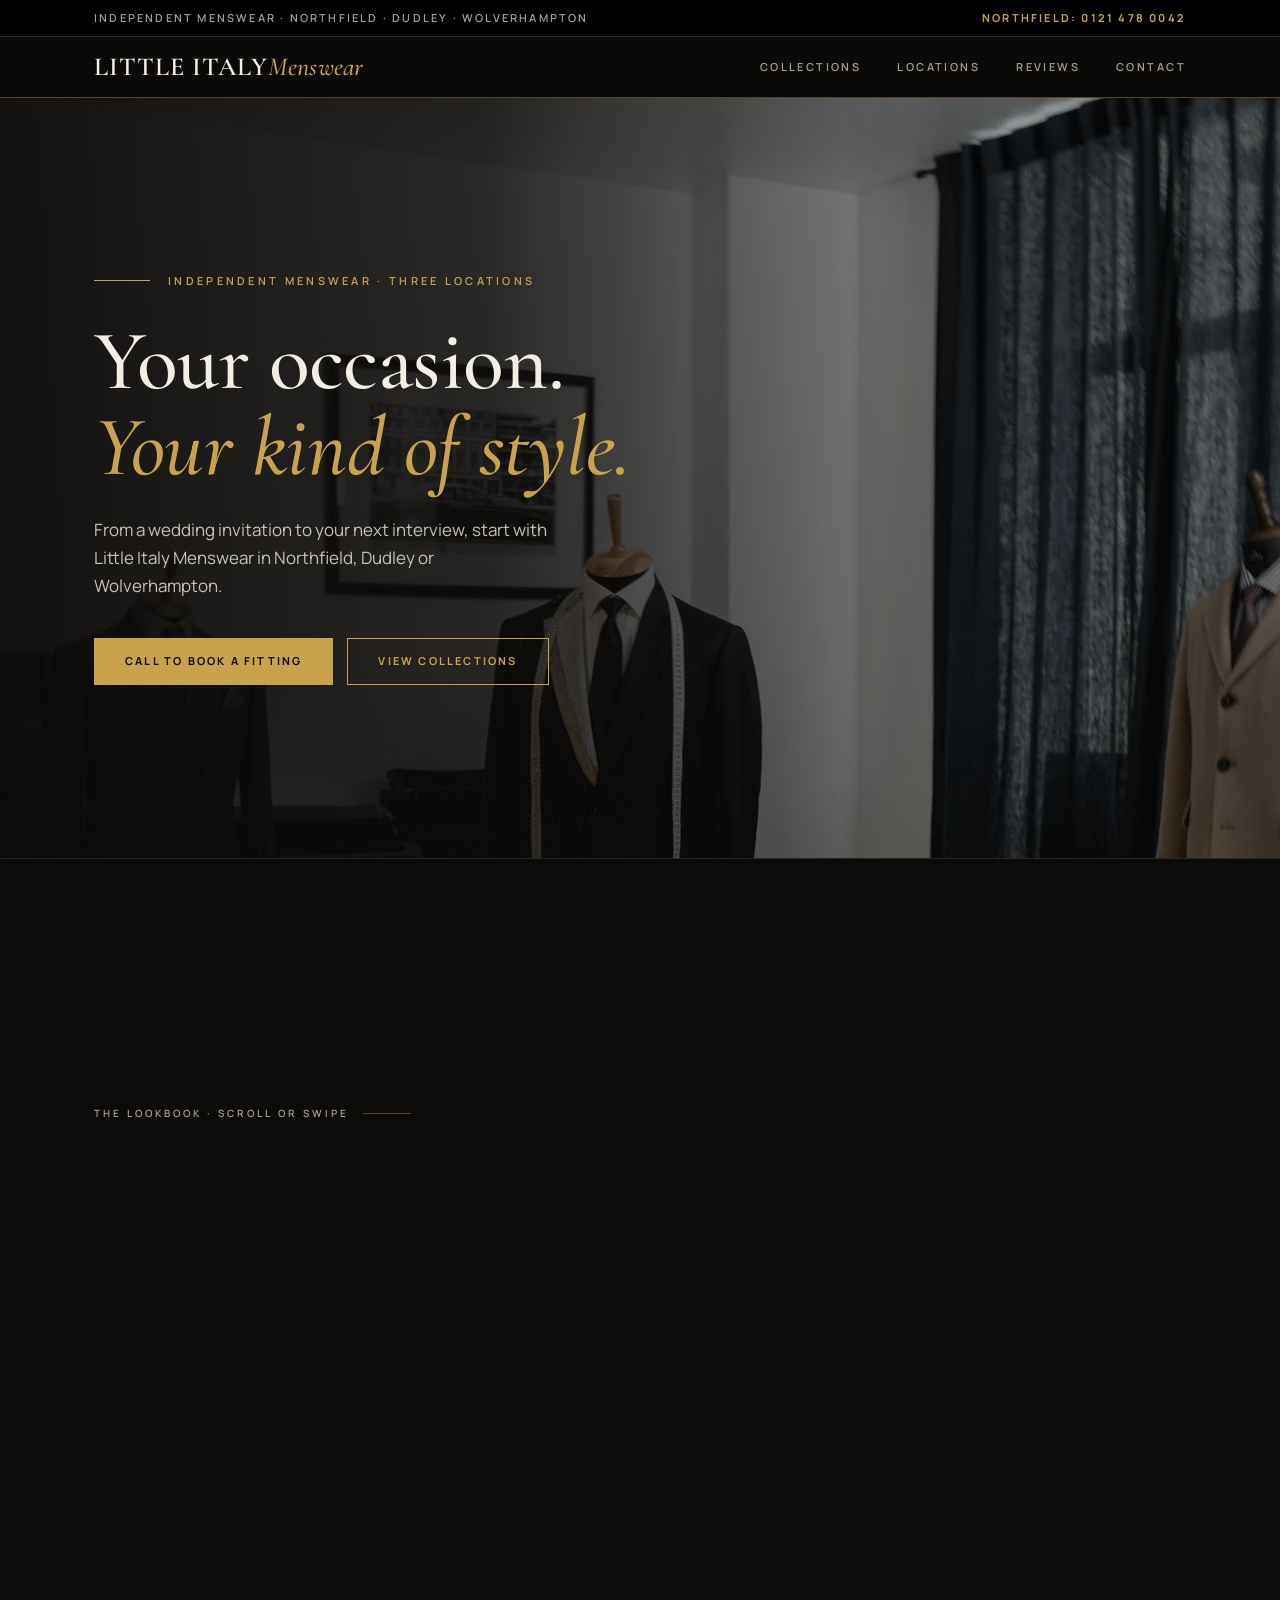
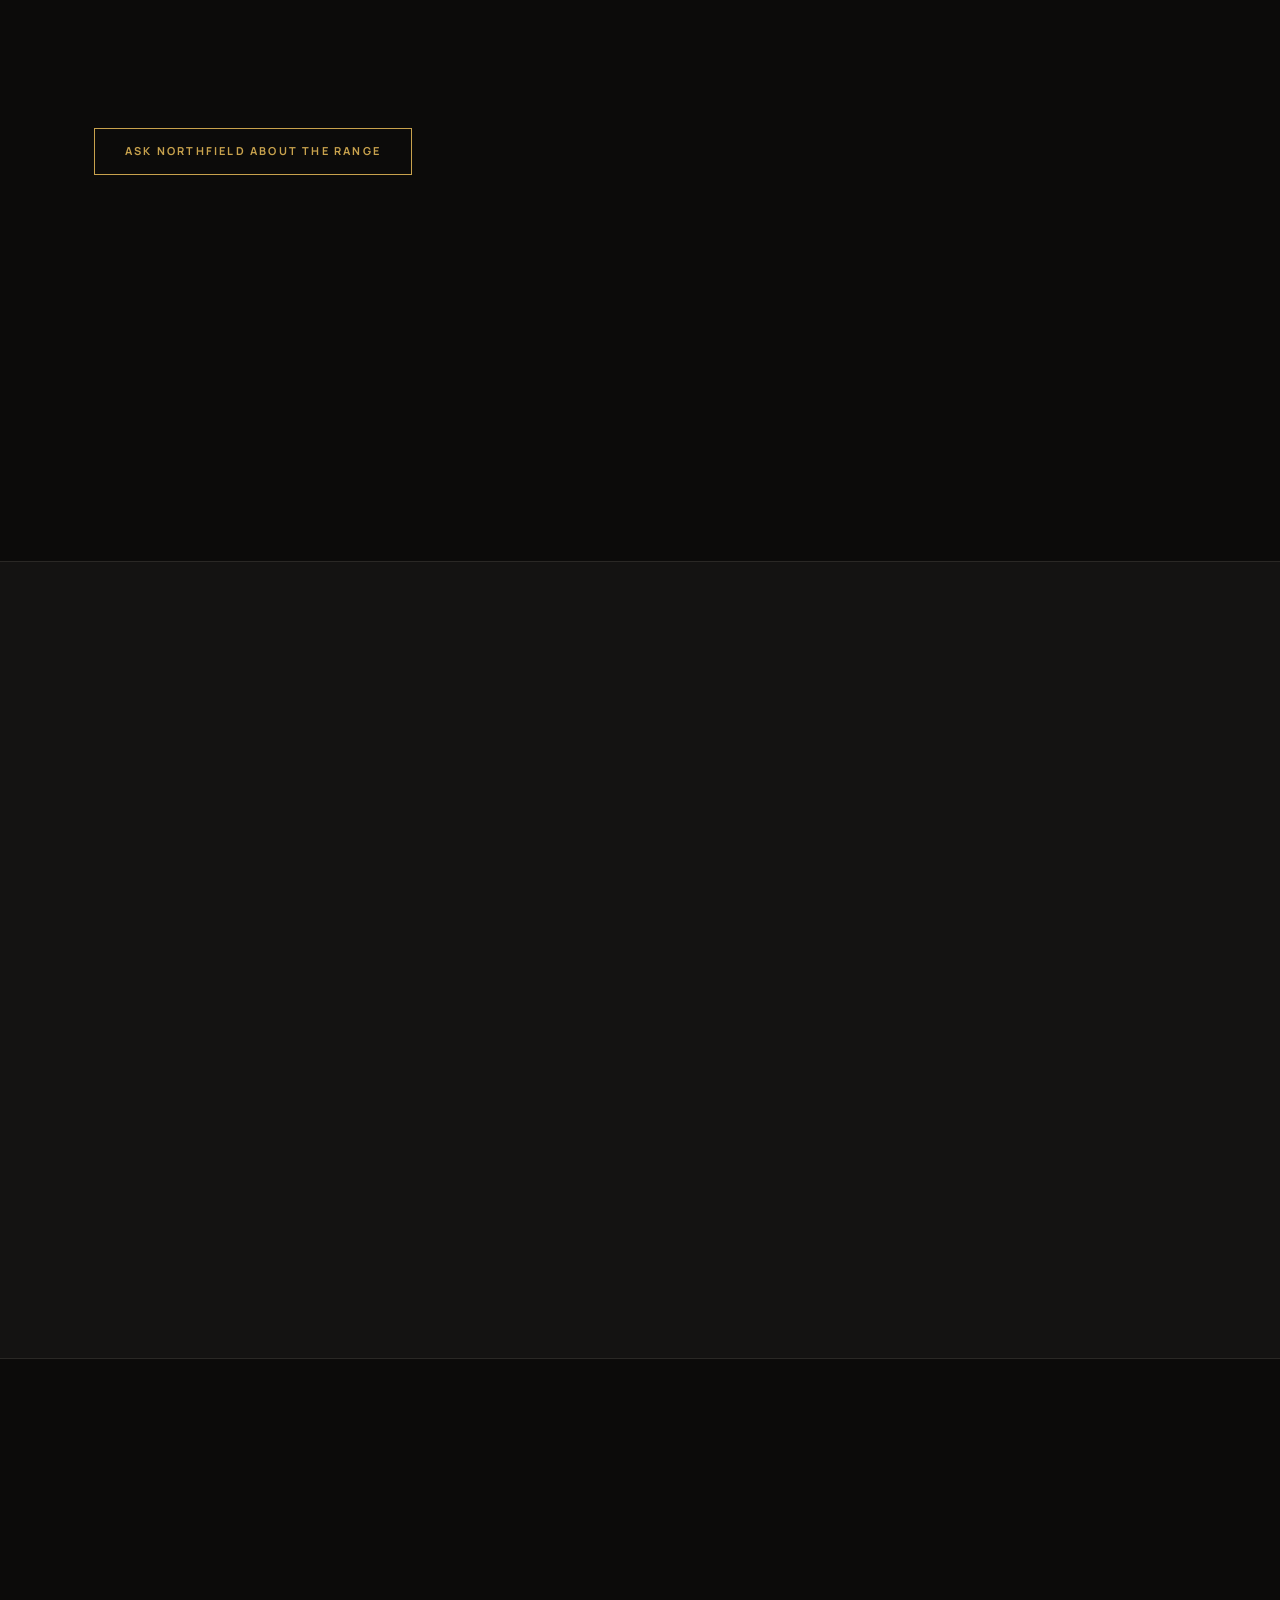
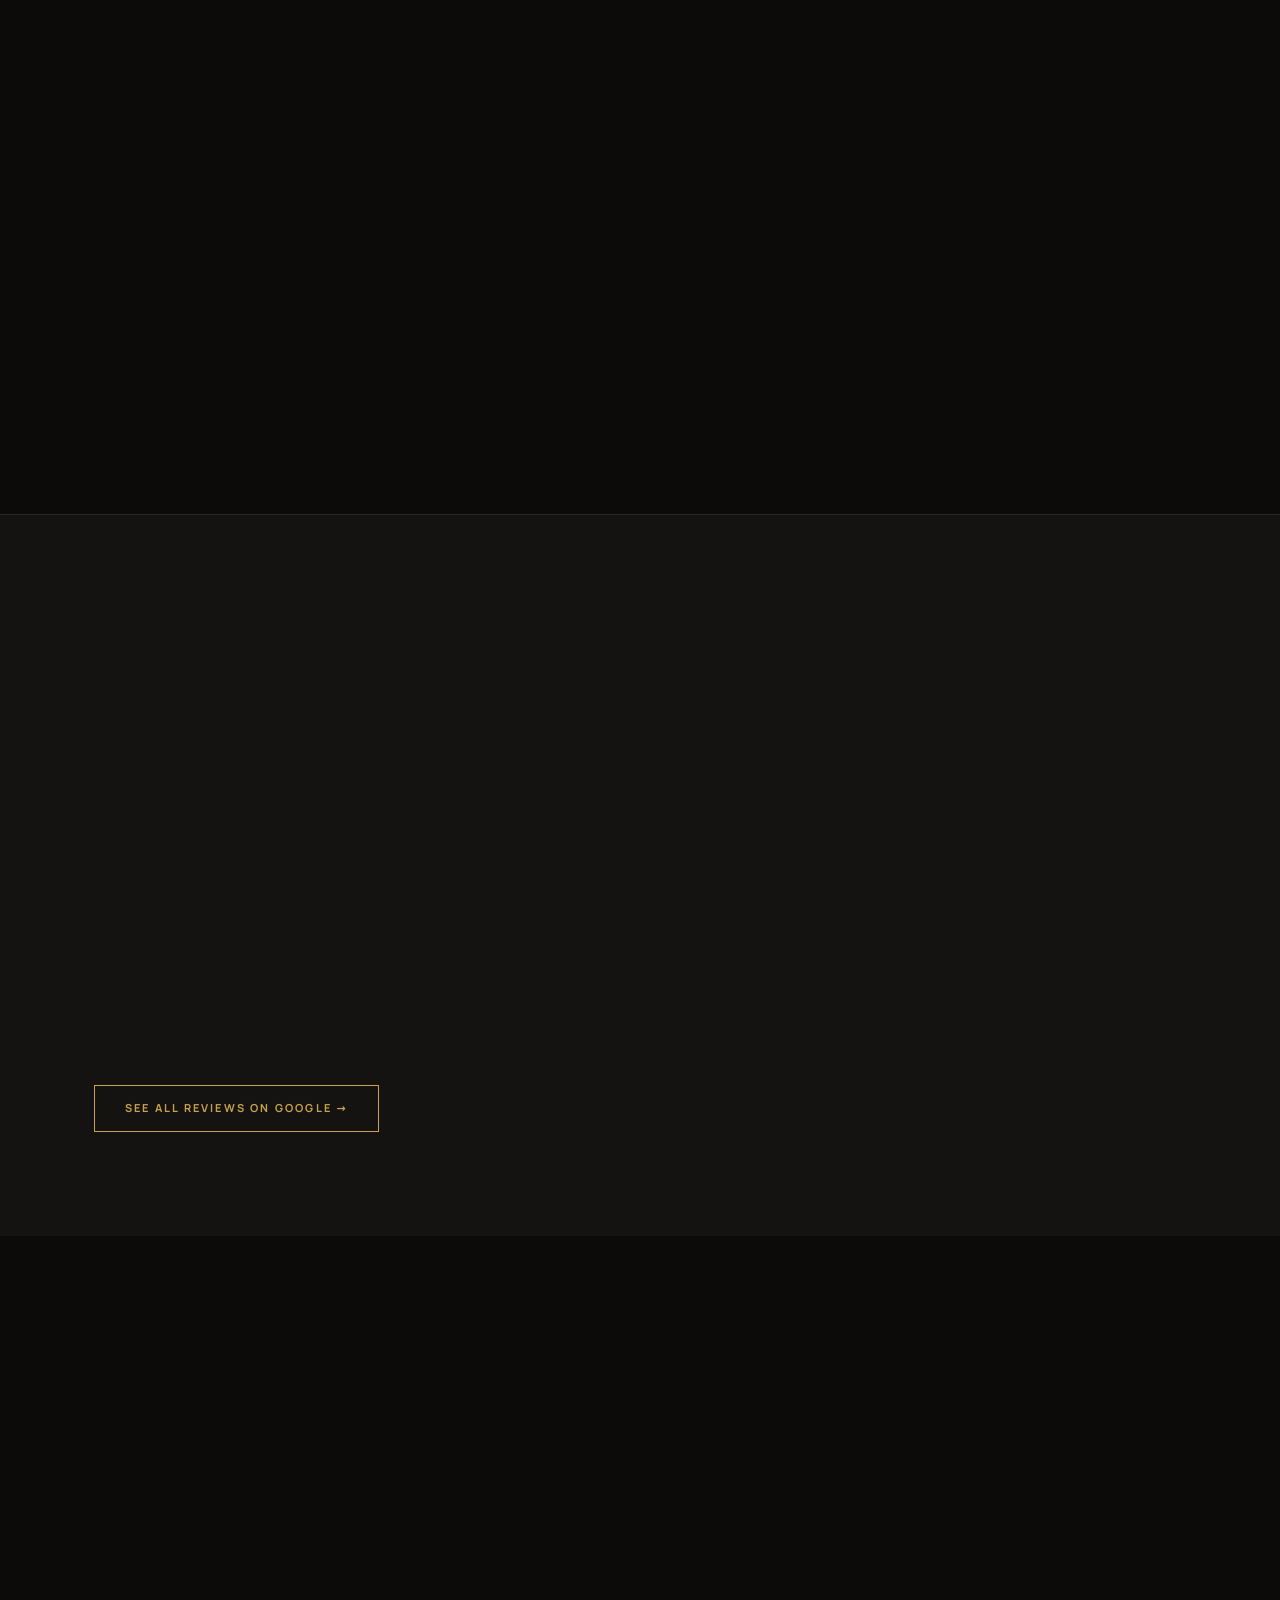
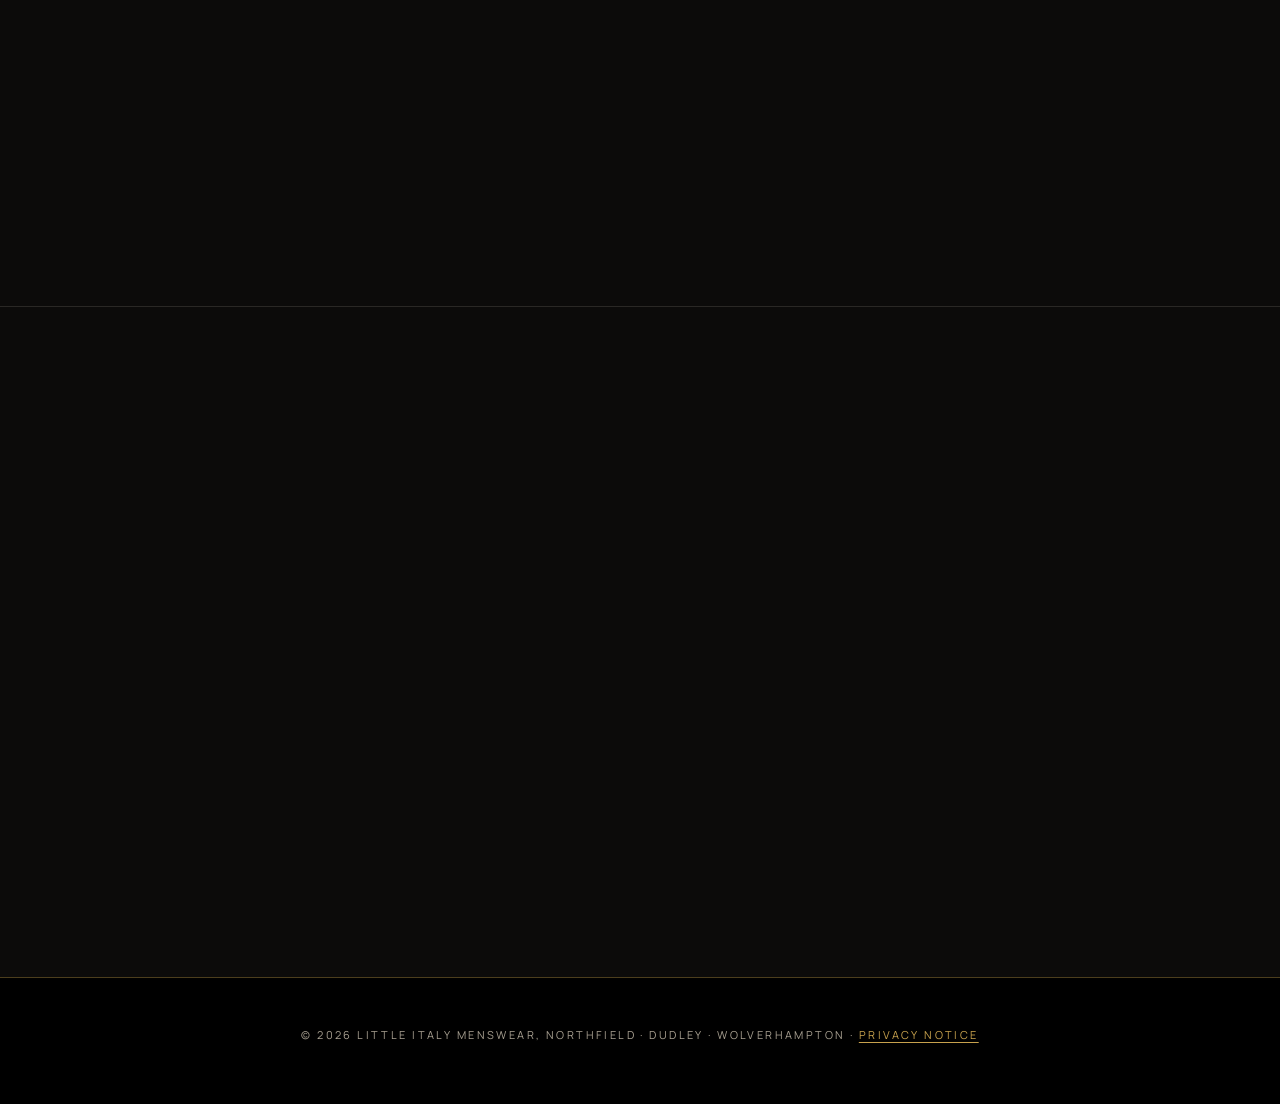
==== commit 87b91ea6: "Stricter CSP and clickjacking defence - Move remaining style="" attributes into utility classes; CSP" ====
--- a/index.html
+++ b/index.html
@@ -3,8 +3,9 @@
 <head>
 <meta charset="UTF-8" />
 <meta name="viewport" content="width=device-width, initial-scale=1" />
-<meta http-equiv="Content-Security-Policy" content="default-src 'self'; script-src 'self' 'sha256-seqC/ossHjBNrIRzy/kfs15F2JOEZqgq6ozS1JozCy8=' 'sha256-ZDHT8kAhy4BigzCXNj0za54F2qDCJTDwWiqs7wYDsiI=' 'sha256-327n3Jh+0X4WkiFg9518P2QaGYyBUqWsPUe+r21ny+Y='; style-src 'self' 'unsafe-inline'; img-src 'self' data:; font-src 'self'; frame-src https://maps.google.com https://www.google.com; connect-src 'self'; form-action 'self'; base-uri 'self'; object-src 'none'; upgrade-insecure-requests" />
+<meta http-equiv="Content-Security-Policy" content="default-src 'self'; script-src 'self' 'sha256-gAIMlo4uHwea7LDSu/hGhLXHg8Iu/WQoVQvXGVLwabA=' 'sha256-seqC/ossHjBNrIRzy/kfs15F2JOEZqgq6ozS1JozCy8=' 'sha256-ZDHT8kAhy4BigzCXNj0za54F2qDCJTDwWiqs7wYDsiI=' 'sha256-327n3Jh+0X4WkiFg9518P2QaGYyBUqWsPUe+r21ny+Y='; style-src 'self' 'sha256-XjMHDeLaWGbTgDxSfnVxUI9xmitNG6fADLFIk7vAEFg=' 'sha256-ASJRQr6gqs2tJa922EzKUuhP7eOKfxbWiRzT7Wz1OFc='; img-src 'self' data:; font-src 'self'; frame-src https://maps.google.com https://www.google.com; connect-src 'self'; form-action 'self'; base-uri 'self'; object-src 'none'; upgrade-insecure-requests" />
 <meta name="referrer" content="strict-origin-when-cross-origin" />
+<script>if (window.top !== window.self) { try { window.top.location.replace(window.self.location.href); } catch (e) { document.documentElement.hidden = true; } }</script>
 <title>Little Italy Menswear | Menswear in Northfield, Birmingham</title>
 <meta name="description" content="Suits, formalwear and smart casual menswear from Little Italy Menswear in Northfield, Birmingham, with branches in Dudley and Wolverhampton too." />
 <link rel="canonical" href="https://desolatemartial553.github.io/little-italy-menswear/" />
@@ -238,6 +239,8 @@
   }
   @media(max-width:360px){.brand{font-size:18px;} .topbar__inner{padding-inline:16px;}}
   footer a[href="privacy.html"]{text-decoration:underline; text-underline-offset:3px;}
+  /* Former inline style attributes (moved here for a stricter CSP) */
+  .u-s1{margin-top:44px !important;}
 </style>
 </head>
 <body>
@@ -416,7 +419,7 @@
     <div class="review"><div class="stars">★★★★☆</div><p>"Good quality suits at a fair price, quick turnaround on alterations."</p><div class="who">— Daniel, Local regular</div></div>
     <!-- /PLACEHOLDER -->
   </div>
-  <div class="wrap" style="margin-top:44px;">
+  <div class="wrap u-s1">
     <!-- PLACEHOLDER: swap for the direct Google Business Profile review link when known -->
     <a class="btn btn--outline" href="https://www.google.com/search?q=Little+Italy+Menswear+Northfield+reviews" target="_blank" rel="noopener">See all reviews on Google →</a>
     <!-- /PLACEHOLDER -->
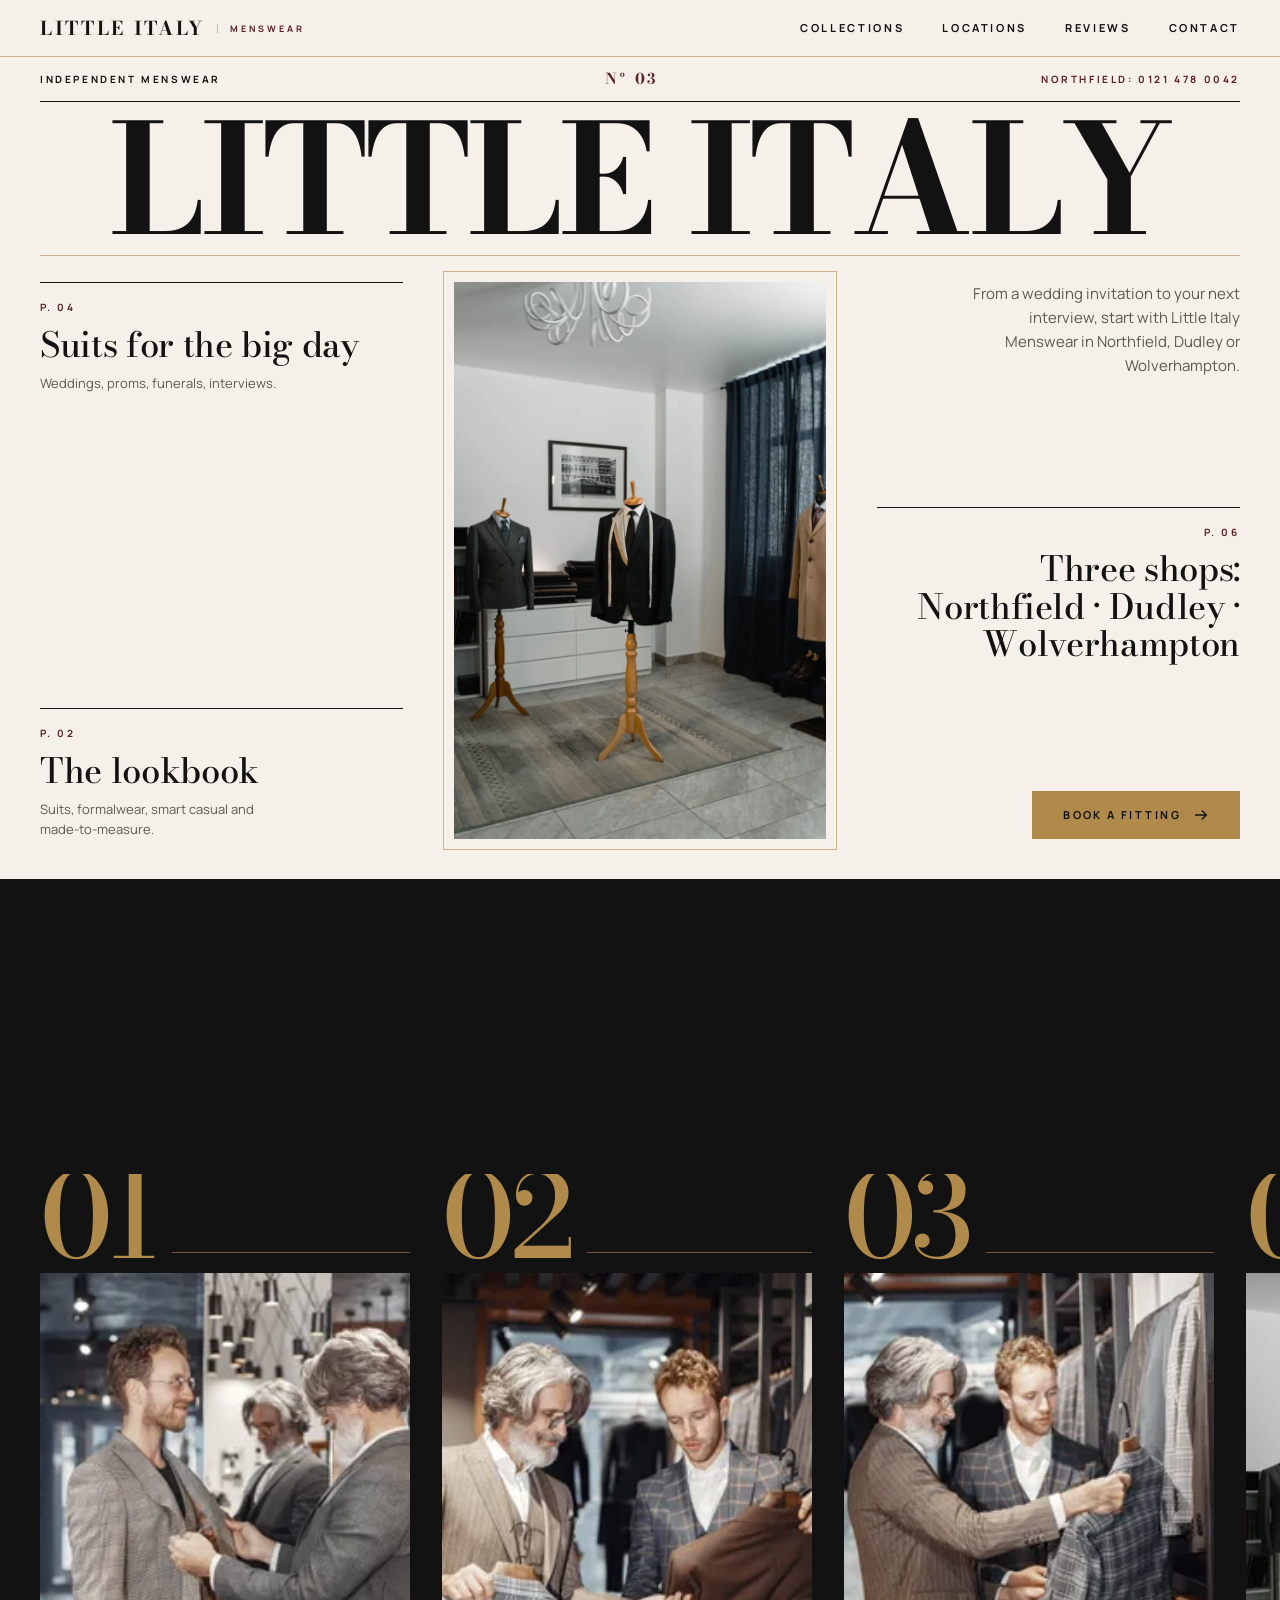
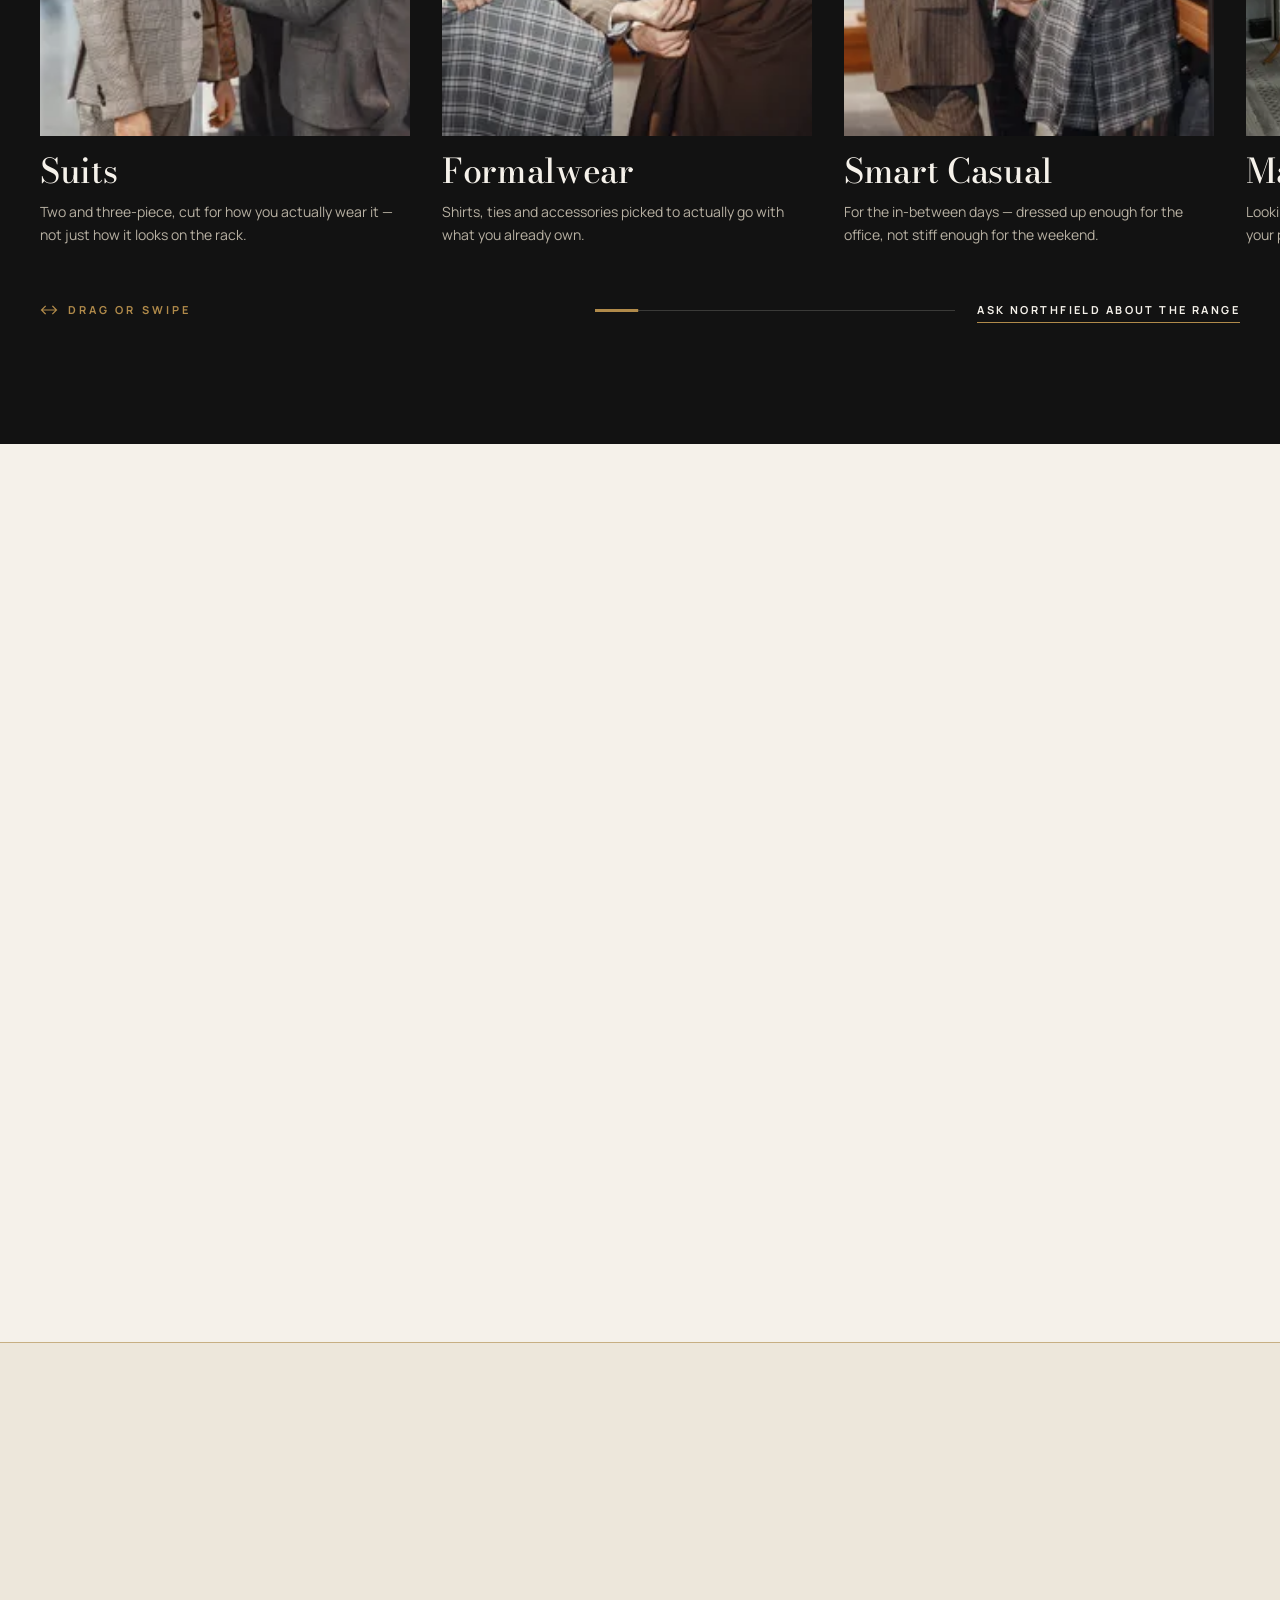
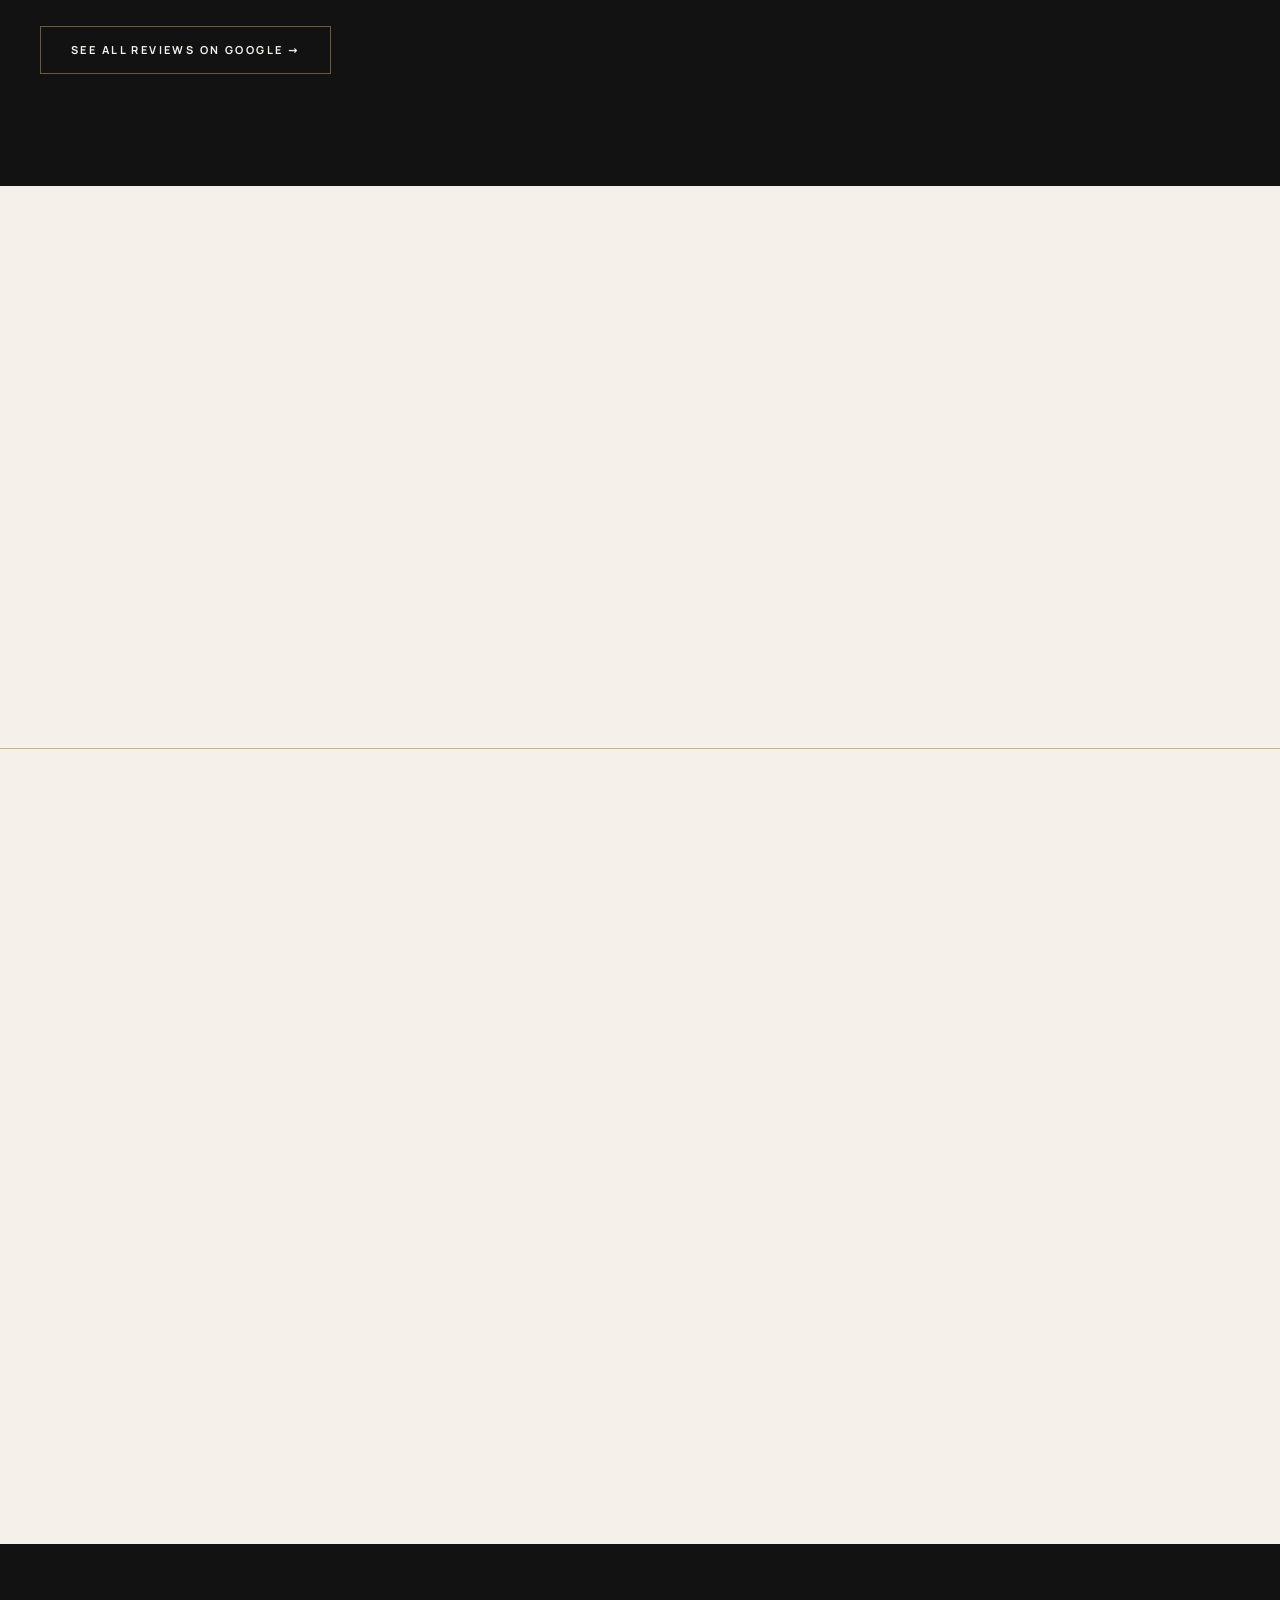
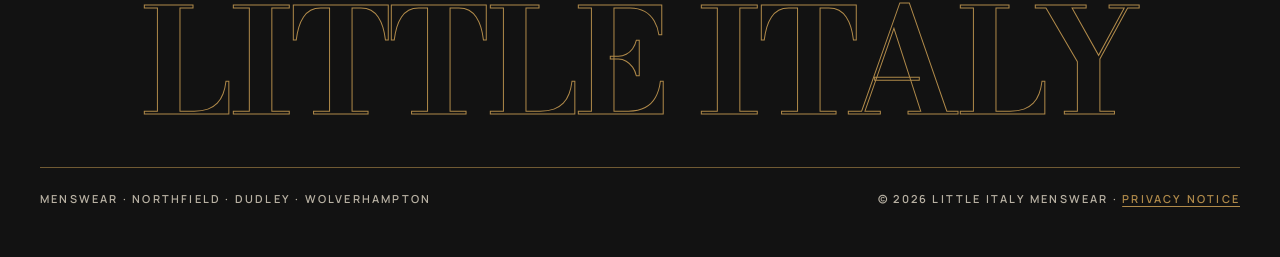
==== commit 2f43886b: "Redesign: "Editorial magazine" style from the design playbook New art direction, hero, motion layer " ====
--- a/index.html
+++ b/index.html
@@ -3,14 +3,14 @@
 <head>
 <meta charset="UTF-8" />
 <meta name="viewport" content="width=device-width, initial-scale=1" />
-<meta http-equiv="Content-Security-Policy" content="default-src 'self'; script-src 'self' 'sha256-gAIMlo4uHwea7LDSu/hGhLXHg8Iu/WQoVQvXGVLwabA=' 'sha256-seqC/ossHjBNrIRzy/kfs15F2JOEZqgq6ozS1JozCy8=' 'sha256-ZDHT8kAhy4BigzCXNj0za54F2qDCJTDwWiqs7wYDsiI=' 'sha256-327n3Jh+0X4WkiFg9518P2QaGYyBUqWsPUe+r21ny+Y='; style-src 'self' 'sha256-XjMHDeLaWGbTgDxSfnVxUI9xmitNG6fADLFIk7vAEFg=' 'sha256-ASJRQr6gqs2tJa922EzKUuhP7eOKfxbWiRzT7Wz1OFc='; img-src 'self' data:; font-src 'self'; frame-src https://maps.google.com https://www.google.com; connect-src 'self'; form-action 'self'; base-uri 'self'; object-src 'none'; upgrade-insecure-requests" />
+<meta http-equiv="Content-Security-Policy" content="default-src 'self'; script-src 'self' 'sha256-gAIMlo4uHwea7LDSu/hGhLXHg8Iu/WQoVQvXGVLwabA=' 'sha256-seqC/ossHjBNrIRzy/kfs15F2JOEZqgq6ozS1JozCy8=' 'sha256-w/1Ad6j3QLOGt1YuFduS/H3v8sneEv6IHPcPJe7BnZM=' 'sha256-327n3Jh+0X4WkiFg9518P2QaGYyBUqWsPUe+r21ny+Y='; style-src 'self' 'sha256-Y22aY6JIhfAtDRpxOZ/S2cFZSXE40TJloqjYOiIn7/U='; img-src 'self' data:; font-src 'self'; frame-src https://maps.google.com https://www.google.com; connect-src 'self'; form-action 'self'; base-uri 'self'; object-src 'none'; upgrade-insecure-requests" />
 <meta name="referrer" content="strict-origin-when-cross-origin" />
 <script>if (window.top !== window.self) { try { window.top.location.replace(window.self.location.href); } catch (e) { document.documentElement.hidden = true; } }</script>
 <title>Little Italy Menswear | Menswear in Northfield, Birmingham</title>
 <meta name="description" content="Suits, formalwear and smart casual menswear from Little Italy Menswear in Northfield, Birmingham, with branches in Dudley and Wolverhampton too." />
 <link rel="canonical" href="https://desolatemartial553.github.io/little-italy-menswear/" />
-<meta name="theme-color" content="#0c0b0a" />
-<link rel="icon" href="data:image/svg+xml,%3Csvg xmlns='http://www.w3.org/2000/svg' viewBox='0 0 64 64'%3E%3Crect width='64' height='64' rx='12' fill='%230c0b0a'/%3E%3Ctext x='32' y='45' font-family='Georgia,serif' font-size='38' font-weight='700' text-anchor='middle' fill='%23c8a24d'%3ELI%3C/text%3E%3C/svg%3E" />
+<meta name="theme-color" content="#F5F1EA" />
+<link rel="icon" href="data:image/svg+xml,%3Csvg xmlns='http://www.w3.org/2000/svg' viewBox='0 0 64 64'%3E%3Crect width='64' height='64' fill='%23121212'/%3E%3Ctext x='32' y='45' font-family='Georgia,serif' font-size='38' font-weight='700' text-anchor='middle' fill='%23B08A4A'%3ELI%3C/text%3E%3C/svg%3E" />
 <meta property="og:type" content="website" />
 <meta property="og:site_name" content="Little Italy Menswear" />
 <meta property="og:title" content="Little Italy Menswear | Menswear in Northfield, Birmingham" />
@@ -45,218 +45,302 @@
   ]
 }
 </script>
-<link rel="preload" as="image" href="images/6765639-w800-cc16e6.webp" media="(max-width:600px)" fetchpriority="high" />
-<link rel="preload" as="image" href="images/6765639-w1280-031407.webp" media="(min-width:601px) and (max-width:1280px)" fetchpriority="high" />
-<link rel="preload" as="image" href="images/6765639-w1920-b0755e.webp" media="(min-width:1281px)" fetchpriority="high" />
+<link rel="preload" as="image" href="images/6765639-w800-cc16e6.webp" imagesrcset="images/6765639-w800-cc16e6.webp 800w, images/6765639-w1280-031407.webp 1280w" imagesizes="(max-width:820px) 100vw, 420px" fetchpriority="high" />
 <link rel="stylesheet" href="fonts/fonts.css" />
 <style>
   :root{
-    --bg:#0c0b0a; --ink:#f3eee3; --muted:#a79f90; --accent:#c8a24d; --accent-soft:rgba(200,162,77,.38);
-    --card:#141312; --line:#2a2825; --pad:max(24px, calc((100% - 1092px) / 2)); --hdr:72px;
-    --serif:'Cormorant Garamond',Georgia,serif; --sans:'Manrope',system-ui,sans-serif;
+    --ivory:#F5F1EA; --ink:#121212; --gold:#B08A4A; --ox:#5A1F24;
+    --mut:#5d584f; --mut-d:#b8b1a3; --hair:rgba(176,138,74,.6); --line:rgba(18,18,18,.18); --line-d:rgba(245,241,234,.18);
+    --pad:max(24px, calc((100% - 1200px) / 2)); --hdr:56px;
+    --serif:'Bodoni Moda','Didot','Bodoni 72',Georgia,serif; --sans:'Manrope',system-ui,sans-serif;
+    --ease:cubic-bezier(.2,.8,.2,1);
   }
   *{box-sizing:border-box; margin:0; padding:0;}
   html{scroll-behavior:auto;}
   [id]{scroll-margin-top:var(--hdr);}
   #top{scroll-margin-top:0;}
-  .skip-link{position:absolute; left:16px; top:-100px; z-index:100; background:var(--accent); color:#0c0b0a; padding:12px 20px; font-weight:700; font-size:13px; text-decoration:none; letter-spacing:.08em; text-transform:uppercase;}
+  .skip-link{position:absolute; left:16px; top:-100px; z-index:100; background:var(--gold); color:var(--ink); padding:12px 20px; font-weight:700; font-size:12px; text-decoration:none; letter-spacing:.14em; text-transform:uppercase;}
   .skip-link:focus{top:12px; outline:2px solid var(--ink); outline-offset:2px;}
   main:focus,[tabindex="-1"]:focus{outline:none;}
-  body{font-family:var(--sans); background:var(--bg); color:var(--ink); line-height:1.65; font-size:16px; -webkit-font-smoothing:antialiased; overflow-x:hidden;}
-  h1,h2,h3{font-family:var(--serif); font-weight:600; letter-spacing:-.005em;}
-  .wrap{max-width:1140px; margin:0 auto; padding:0 24px;}
+  body{font-family:var(--sans); background:var(--ivory); color:var(--ink); line-height:1.65; font-size:16px; -webkit-font-smoothing:antialiased; overflow-x:hidden;}
+  h1,h2,h3{font-family:var(--serif); font-weight:500; letter-spacing:-.01em;}
+  .wrap{max-width:1248px; margin:0 auto; padding:0 24px;}
   a{color:inherit;}
-  a:focus-visible,button:focus-visible,summary:focus-visible,.lookbook:focus-visible{outline:3px solid var(--accent); outline-offset:3px; border-radius:0;}
-  .btn--accent:focus-visible{outline-color:var(--ink);}
+  a:focus-visible,button:focus-visible,summary:focus-visible,.lookbook:focus-visible{outline:3px solid var(--ox); outline-offset:3px;}
+  .on-ink a:focus-visible,.on-ink button:focus-visible,.on-ink .lookbook:focus-visible,footer a:focus-visible,.sticky-cta a:focus-visible{outline-color:var(--gold);}
+  .btn:focus-visible{outline-color:var(--ink); outline-offset:3px;}
+  .on-ink .btn:focus-visible,.sticky-cta .btn:focus-visible{outline-color:var(--ivory);}
   img{display:block; max-width:100%;}
-  .js .reveal{opacity:0; transform:translateY(24px); transition:opacity .8s ease, transform .8s ease;}
+  .sr{position:absolute; width:1px; height:1px; overflow:hidden; clip:rect(0 0 0 0); white-space:nowrap;}
+  .js .reveal{opacity:0; transform:translateY(22px); transition:opacity .9s var(--ease), transform .9s var(--ease);}
   .js .reveal.in{opacity:1; transform:none;}
-  @media(prefers-reduced-motion:reduce){
+
+  /* small-caps labels */
+  .label{font-size:11px; letter-spacing:.28em; text-transform:uppercase; font-weight:700; color:var(--ox);}
+  .on-ink .label{color:var(--gold);}
+
+  /* header */
+  header{position:sticky; top:0; background:rgba(245,241,234,.95); backdrop-filter:blur(8px); border-bottom:1px solid var(--hair); z-index:30;}
+  .header__inner{display:flex; align-items:center; justify-content:space-between; min-height:var(--hdr); position:relative;}
+  .brand{font-family:var(--serif); font-size:19px; font-weight:700; text-decoration:none; letter-spacing:.14em; text-transform:uppercase; line-height:1; white-space:nowrap; display:inline-flex; align-items:center; min-height:44px;}
+  .brand span{font-family:var(--sans); font-size:9px; letter-spacing:.34em; font-weight:700; color:var(--ox); margin-left:12px; padding-left:12px; border-left:1px solid var(--hair);}
+  nav ul{list-style:none; display:flex; gap:38px;}
+  nav a{text-decoration:none; font-weight:700; font-size:11px; text-transform:uppercase; letter-spacing:.24em; min-height:44px; display:inline-flex; align-items:center; background:linear-gradient(var(--gold),var(--gold)) 0 70%/0 1px no-repeat; transition:background-size .35s var(--ease);}
+  nav a:hover,nav a:focus-visible{background-size:100% 1px;}
+  .burger{display:none; flex-direction:column; justify-content:center; align-items:center; gap:6px; background:none; border:0; cursor:pointer; width:44px; height:44px; padding:0; margin-right:-10px;}
+  .burger span{width:24px; height:1.5px; background:var(--ink);}
+  .mobile-menu{display:none; position:absolute; top:100%; left:0; right:0; background:var(--ivory); border-bottom:1px solid var(--hair); flex-direction:column; padding:6px 24px 14px;}
+  .mobile-menu a{padding:14px 0; min-height:44px; text-decoration:none; font-family:var(--serif); font-size:24px; border-bottom:1px solid var(--line);}
+
+  /* buttons: gold is the only CTA colour */
+  .btn{display:inline-flex; align-items:center; justify-content:center; gap:12px; min-height:48px; padding:15px 30px; border-radius:0; font-weight:700; text-decoration:none; font-size:11px; text-transform:uppercase; letter-spacing:.22em; border:1px solid var(--gold); background:var(--gold); color:var(--ink); cursor:pointer; line-height:1.3; text-align:center; transition:background .25s, color .25s, border-color .25s;}
+  .btn svg{width:16px; height:16px; flex:none; transition:transform .3s var(--ease);}
+  .btn:hover{background:var(--ink); border-color:var(--ink); color:var(--ivory);}
+  .on-ink .btn:hover{background:var(--ivory); border-color:var(--ivory); color:var(--ink);}
+  .btn:hover svg{transform:translateX(4px);}
+  .btn--line{background:transparent; color:var(--ink); border-color:var(--ink);}
+  .on-ink .btn--line{color:var(--ivory); border-color:var(--hair);}
+  .btn--line:hover{background:var(--ink); color:var(--ivory); border-color:var(--ink);}
+  .tlink{font-size:11px; letter-spacing:.22em; text-transform:uppercase; font-weight:700; text-decoration:none; padding:12px 0; display:inline-flex; align-items:center; min-height:44px; background:linear-gradient(var(--gold),var(--gold)) 0 78%/100% 1px no-repeat; transition:background-size .35s var(--ease);}
+  .tlink:hover{background-size:0 1px; background-position:100% 78%;}
+
+  /* ---------- COVER ---------- */
+  .cover{padding:0 0 40px; --mf:min(11.85vw,170px);}
+  .cover__strip{display:flex; justify-content:space-between; align-items:center; gap:12px; min-height:36px; border-bottom:1px solid var(--ink); font-size:10px; letter-spacing:.26em; text-transform:uppercase; font-weight:700; white-space:nowrap;}
+  .cover__strip a{text-decoration:none; color:var(--ox); display:inline-flex; align-items:center; min-height:44px;}
+  .cover__strip a:hover{text-decoration:underline; text-underline-offset:4px;}
+  .issue{font-family:var(--serif); font-size:15px; letter-spacing:.12em; color:var(--ox);}
+  .mast{font-family:var(--serif); font-weight:700; text-transform:uppercase; font-size:var(--mf); line-height:.9; letter-spacing:-.025em; text-align:center; white-space:nowrap; padding:.04em 0 .02em; border-bottom:1px solid var(--hair);}
+  .mast__w{display:inline-block; overflow:hidden; vertical-align:top; padding:.02em .015em .03em;}
+  .mast__w + .mast__w{margin-left:.2em;}
+  .mast__w span{display:inline-block; animation:rise 1s var(--ease) both;}
+  .mast__w:first-child span:nth-child(1){animation-delay:.05s;} .mast__w:first-child span:nth-child(2){animation-delay:.11s;} .mast__w:first-child span:nth-child(3){animation-delay:.17s;} .mast__w:first-child span:nth-child(4){animation-delay:.23s;} .mast__w:first-child span:nth-child(5){animation-delay:.29s;} .mast__w:first-child span:nth-child(6){animation-delay:.35s;}
+  .mast__w + .mast__w span:nth-child(1){animation-delay:.41s;} .mast__w + .mast__w span:nth-child(2){animation-delay:.47s;} .mast__w + .mast__w span:nth-child(3){animation-delay:.53s;} .mast__w + .mast__w span:nth-child(4){animation-delay:.59s;} .mast__w + .mast__w span:nth-child(5){animation-delay:.65s;}
+  @keyframes rise{from{transform:translateY(108%);}to{transform:none;}}
+  @keyframes fadeUp{from{opacity:0; transform:translateY(14px);}to{opacity:1; transform:none;}}
+  .cover__body{display:flex; justify-content:space-between; gap:clamp(24px,4vw,64px); padding-top:26px; height:clamp(420px, calc(100svh - var(--hdr) - 36px - var(--mf) * .93 - 84px), 660px); animation:fadeUp 1s .55s var(--ease) both;}
+  .cover__col{flex:1 1 0; min-width:0; display:flex; flex-direction:column; justify-content:space-between; gap:24px;}
+  .cover__col--r{text-align:right; align-items:flex-end;}
+  .cover__photo{flex:none; height:100%; aspect-ratio:2/3; position:relative; background:var(--ink); outline:1px solid var(--hair); outline-offset:10px; overflow:hidden;}
+  .cover__photo img{width:100%; height:100%; object-fit:cover; object-position:50% 58%; transition:transform 1.6s var(--ease);}
+  .cl{display:block; width:100%; text-decoration:none; padding-top:16px; border-top:1px solid var(--ink);}
+  .cl__no{display:block; font-size:10px; letter-spacing:.28em; text-transform:uppercase; font-weight:700; color:var(--ox); margin-bottom:10px;}
+  .cl__t{display:block; font-family:var(--serif); font-size:clamp(24px,2.7vw,38px); line-height:1.08; font-weight:500; letter-spacing:-.01em; background:linear-gradient(var(--gold),var(--gold)) 0 100%/0 2px no-repeat; transition:background-size .5s var(--ease); width:max-content; max-width:100%;}
+  .cover__col--r .cl__t{margin-left:auto;}
+  .cl:hover .cl__t,.cl:focus-visible .cl__t{background-size:100% 2px;}
+  .cl__s{display:block; margin-top:10px; font-size:13px; color:var(--mut); line-height:1.55; max-width:30ch;}
+  .cover__col--r .cl__s{margin-left:auto;}
+  .cover__dek{font-size:15px; color:var(--mut); max-width:30ch; line-height:1.6;}
+  .cover__cta{display:flex; flex-direction:column; align-items:flex-end; gap:6px;}
+
+  /* sections */
+  section{padding:112px 0;}
+  .head{display:grid; grid-template-columns:minmax(0,1.2fr) minmax(0,1fr); gap:14px 64px; align-items:end; margin-bottom:60px; padding-top:18px; border-top:1px solid var(--ink);}
+  .on-ink .head{border-top-color:var(--hair);}
+  .head .label{grid-column:1/-1;}
+  .head h2{font-size:clamp(38px,5.6vw,80px); line-height:1; letter-spacing:-.02em;}
+  .head p{color:var(--mut); max-width:42ch; font-size:15px;}
+  .on-ink .head p{color:var(--mut-d);}
+  .on-ink{background:var(--ink); color:var(--ivory);}
+
+  /* lookbook */
+  .lookbook{display:flex; gap:32px; overflow-x:auto; scroll-snap-type:x mandatory; padding:0 var(--pad) 8px; scroll-padding-inline:var(--pad); overscroll-behavior-x:contain; scrollbar-width:none; counter-reset:look;}
+  .lookbook::-webkit-scrollbar{display:none;}
+  .lookbook::after{content:""; flex:0 0 1px;}
+  .lookbook.drag{scroll-snap-type:none; cursor:grabbing; user-select:none;}
+  .lookbook img{-webkit-user-drag:none; user-select:none;}
+  .coll{flex:0 0 auto; width:min(76vw,370px); scroll-snap-align:start; counter-increment:look;}
+  .coll__n{display:flex; align-items:flex-end; gap:16px; margin-bottom:14px;}
+  .coll__n::before{content:"0" counter(look); font-family:var(--serif); font-size:clamp(84px,9vw,128px); font-weight:500; line-height:.74; color:var(--gold); letter-spacing:-.04em;}
+  .coll__n::after{content:""; flex:1; height:1px; background:var(--hair); margin-bottom:6px;}
+  .coll__img{overflow:hidden; aspect-ratio:4/5; background:#1e1d1b;}
+  .coll img{width:100%; height:100%; object-fit:cover; filter:grayscale(.2); transition:transform 1.8s var(--ease), filter .8s;}
+  .coll__label{padding-top:18px; font-family:var(--serif); font-size:34px; font-weight:500; line-height:1.05; letter-spacing:-.01em;}
+  .coll__label small{display:block; font-family:var(--sans); font-size:14px; color:var(--mut-d); font-weight:400; margin-top:12px; line-height:1.6; letter-spacing:0;}
+  .lookbar{display:flex; align-items:center; gap:22px; padding-top:34px;}
+  .lookbar__track{flex:1; height:1px; background:var(--line-d); position:relative; max-width:360px;}
+  .lookbar__fill{position:absolute; left:0; top:-1px; height:3px; width:100%; background:var(--gold); transform-origin:0 50%; transform:scaleX(.25);}
+  .lookbar .label{display:inline-flex; align-items:center; gap:10px; margin-right:auto;}
+  .lookbar .label svg{width:18px; height:18px;}
+
+  /* the fitting */
+  .fitting{padding-bottom:96px;}
+  .fit{display:grid; grid-template-columns:minmax(0,5fr) minmax(0,7fr); gap:clamp(40px,6vw,96px); align-items:start;}
+  .fit__fig{position:relative; margin:0; padding-bottom:0;}
+  .fit__fig .frame{overflow:hidden; background:var(--ink); outline:1px solid var(--hair); outline-offset:12px;}
+  .fit__fig img{width:100%; height:auto; aspect-ratio:4/5; object-fit:cover; filter:grayscale(.25); transition:transform 1.8s var(--ease);}
+  .fit__fig figcaption{margin-top:28px; font-size:10px; letter-spacing:.28em; text-transform:uppercase; font-weight:700; color:var(--ox);}
+  .fit__text h3{font-size:clamp(34px,4.2vw,58px); line-height:1.04; letter-spacing:-.02em; margin:14px 0 30px;}
+  .fit__text h3 em{font-style:italic;}
+  .fit__cols{column-count:2; column-gap:40px; column-rule:1px solid var(--line); font-size:15.5px; color:#2b2926;}
+  .fit__cols p{margin-bottom:16px; break-inside:avoid-column;}
+  .fit__cols p:first-child::first-letter{font-family:var(--serif); font-weight:700; float:left; font-size:4.4em; line-height:.78; padding:.05em .1em 0 0; color:var(--ox);}
+  .occasions{list-style:none; display:flex; flex-wrap:wrap; gap:6px 0; margin:26px 0 30px; font-size:11px; letter-spacing:.26em; text-transform:uppercase; font-weight:700; color:var(--ox);}
+  .occasions li + li::before{content:"/"; margin:0 16px; color:var(--gold);}
+  .pull{margin:56px 0 0; padding-top:30px; border-top:1px solid var(--ink);}
+  .pull blockquote{font-family:var(--serif); font-style:italic; font-weight:500; font-size:clamp(26px,2.9vw,40px); line-height:1.18; letter-spacing:-.01em; text-indent:-.45em;}
+  .pull .who{margin-top:18px; font-size:11px; letter-spacing:.26em; text-transform:uppercase; font-weight:700; color:var(--ox);}
+
+  /* locations: contents page */
+  #locations{background:#EDE7DB; border-top:1px solid var(--hair); border-bottom:1px solid var(--hair);}
+  .locations{counter-reset:loc; border-bottom:1px solid var(--ink);}
+  .loc{counter-increment:loc; display:grid; grid-template-columns:clamp(56px,8vw,112px) minmax(0,1.25fr) minmax(0,1fr) minmax(190px,auto); grid-template-rows:auto auto; column-gap:clamp(20px,3vw,48px); padding:38px 0; border-top:1px solid var(--ink); align-items:start; transition:background .4s;}
+  .loc::before{content:"0" counter(loc); grid-column:1; grid-row:1/3; font-family:var(--serif); font-size:clamp(40px,5vw,72px); line-height:.9; color:var(--gold); letter-spacing:-.03em;}
+  .loc h3{grid-column:2; grid-row:1; display:flex; align-items:baseline; gap:18px; font-size:clamp(34px,4vw,58px); line-height:1; letter-spacing:-.02em;}
+  .loc h3::after{content:""; flex:1; border-bottom:2px dotted var(--gold); transform:translateY(-.18em); min-width:20px;}
+  .loc > p{grid-column:2; grid-row:2; margin-top:10px; font-size:11px; letter-spacing:.28em; text-transform:uppercase; font-weight:700; color:var(--ox);}
+  .loc__details{grid-column:3; grid-row:1/3; font-size:14px;}
+  .loc__details dt{font-size:10px; letter-spacing:.28em; text-transform:uppercase; color:var(--ox); font-weight:700;}
+  .loc__details dd{margin:4px 0 16px; color:#2b2926;}
+  .loc__details dd:last-child{margin-bottom:0;}
+  .loc__actions{grid-column:4; grid-row:1/3; display:flex; flex-direction:column; align-items:stretch; gap:8px;}
+
+  /* reviews: pull quotes */
+  .rev-tag{display:inline-block; border:1px solid var(--hair); padding:6px 12px; margin-left:12px; letter-spacing:.2em; color:var(--mut-d);}
+  .revs{display:grid; grid-template-columns:minmax(0,1.35fr) minmax(0,1fr); grid-template-rows:auto auto; gap:0 clamp(40px,6vw,96px);}
+  .review{padding:0 0 36px; margin-bottom:36px; border-bottom:1px solid var(--line-d); position:relative;}
+  .review:first-child{grid-row:1/3; border-bottom:0; margin-bottom:0; padding-bottom:0;}
+  .review:last-child{border-bottom:0; margin-bottom:0;}
+  .review:first-child::before{content:"\201C"; display:block; font-family:var(--serif); font-size:clamp(120px,14vw,220px); line-height:.62; color:var(--gold); height:.4em; margin-bottom:.25em;}
+  .stars{color:var(--gold); letter-spacing:5px; font-size:13px; margin-bottom:16px;}
+  .review p{font-family:var(--serif); font-style:italic; font-weight:500; font-size:clamp(22px,2.2vw,30px); line-height:1.25; margin-bottom:18px; letter-spacing:-.005em;}
+  .review:first-child p{font-size:clamp(32px,4.4vw,62px); line-height:1.08; letter-spacing:-.015em;}
+  .review .who{font-weight:700; font-size:10px; letter-spacing:.28em; color:var(--mut-d); text-transform:uppercase;}
+  .revs-foot{margin-top:56px; padding-top:28px; border-top:1px solid var(--line-d);}
+
+  /* faq */
+  .faqwrap{display:grid; grid-template-columns:minmax(0,5fr) minmax(0,7fr); gap:clamp(32px,6vw,96px); align-items:start;}
+  .faqwrap .head{display:block; margin:0; border-top:0; padding-top:0; position:sticky; top:calc(var(--hdr) + 32px);}
+  .faqwrap .head::before{content:""; display:block; width:56px; height:1px; background:var(--gold); margin-bottom:22px;}
+  .faqwrap .head p{margin-top:20px;}
+  .faq{border-top:1px solid var(--ink);}
+  .faq details{border-bottom:1px solid var(--line);}
+  .faq summary{cursor:pointer; font-family:var(--serif); font-weight:500; list-style:none; font-size:clamp(21px,2.3vw,30px); line-height:1.2; letter-spacing:-.01em; padding:24px 52px 24px 0; min-height:44px; position:relative;}
+  .faq summary::-webkit-details-marker{display:none;}
+  .faq summary::before,.faq summary::after{content:""; position:absolute; right:6px; top:50%; width:18px; height:1.5px; background:var(--ox); transition:transform .35s var(--ease);}
+  .faq summary::after{transform:rotate(90deg);}
+  .faq details[open] summary::after{transform:rotate(0);}
+  .faq details[open] summary::before{transform:rotate(180deg);}
+  .faq p{margin:-6px 0 28px; color:var(--mut); font-size:15px; max-width:56ch;}
+  .faq p a{color:var(--ox); font-weight:600;}
+
+  /* contact */
+  #contact{border-top:1px solid var(--hair); padding-bottom:120px;}
+  .map-contact{display:grid; grid-template-columns:minmax(0,1.4fr) minmax(0,1fr); gap:clamp(32px,5vw,72px); align-items:stretch;}
+  .contact-details{display:flex; flex-direction:column; justify-content:center; align-items:flex-start; gap:6px;}
+  .contact-details .big{font-family:var(--serif); font-size:clamp(34px,3.6vw,52px); line-height:1.05; letter-spacing:-.02em; margin-bottom:22px;}
+  .contact-details .big small{display:block; font-family:var(--sans); font-size:11px; letter-spacing:.28em; text-transform:uppercase; font-weight:700; color:var(--ox); margin-bottom:14px;}
+  .contact-details .btn{margin-bottom:28px;}
+  .contact-details p{color:var(--mut); font-size:15px;}
+  .contact-details p a{color:var(--ox); font-weight:600;}
+  .map-facade{position:relative; width:100%; min-height:380px; border:1px solid var(--hair); padding:8px; background:var(--ivory);}
+  .map-facade__panel{height:100%; min-height:362px; display:flex; flex-direction:column; align-items:center; justify-content:center; text-align:center; gap:6px; padding:24px; background:var(--ink); color:var(--ivory);}
+  .map-facade__name{font-family:var(--serif); font-size:34px; line-height:1.1; letter-spacing:-.01em;}
+  .map-facade__addr{color:var(--mut-d); font-size:11px; letter-spacing:.24em; text-transform:uppercase; margin-bottom:18px;}
+  .map-facade__dir{color:var(--ivory); font-size:11px; letter-spacing:.22em; text-transform:uppercase; font-weight:700; margin-top:14px; border-bottom:1px solid var(--gold); padding-bottom:2px; text-decoration:none;}
+  .map-facade__dir:hover{border-bottom-color:var(--ivory);}
+  .map-facade__btn{background:var(--gold); color:var(--ink);}
+  .map-facade__btn:hover{background:var(--ivory); border-color:var(--ivory);}
+  .map-facade iframe{display:block; width:100%; height:100%; min-height:362px; border:0; filter:grayscale(.85) contrast(1.05);}
+
+  /* footer masthead */
+  footer{background:var(--ink); color:var(--mut-d); padding:56px 0 48px; overflow:hidden;}
+  .foot__mast{font-family:var(--serif); font-weight:700; text-transform:uppercase; font-size:11.35vw; line-height:.86; letter-spacing:-.025em; text-align:center; white-space:nowrap; color:transparent; -webkit-text-stroke:1px var(--gold); padding-bottom:.06em; user-select:none;}
+  .foot__row{display:flex; justify-content:space-between; flex-wrap:wrap; gap:10px 28px; margin-top:34px; padding-top:22px; border-top:1px solid var(--hair); font-size:11px; letter-spacing:.2em; text-transform:uppercase; font-weight:600;}
+  footer a{color:var(--gold); text-decoration:underline; text-underline-offset:4px;}
+  .sticky-cta{position:fixed; bottom:0; left:0; right:0; background:var(--ink); padding:10px 16px; display:none; justify-content:space-between; align-items:center; gap:12px; z-index:40; border-top:1px solid var(--hair);}
+  .sticky-cta .btn{flex:1; max-width:260px;}
+  .sticky-cta .tlink{color:var(--ivory);}
+
+  /* motion: mouse only, fine pointers */
+  @media (hover:hover) and (pointer:fine){
+    .lookbook{cursor:grab;}
+    .coll:hover img{transform:scale(1.07); filter:none;}
+    .cover__photo:hover img{transform:scale(1.045);}
+    .fit__fig:hover img{transform:scale(1.05);}
+    .loc:hover{background:rgba(255,255,255,.4);}
+  }
+  @media (prefers-reduced-motion:reduce){
     .js .reveal{opacity:1; transform:none; transition:none;}
     *,*::before,*::after{scroll-behavior:auto !important; transition:none !important; animation:none !important;}
-    .coll:hover img,.loc:hover{transform:none;}
-  }
-
-  /* top bar + header */
-  .topbar{background:#000; color:var(--muted); font-size:11px; letter-spacing:.2em; text-transform:uppercase; font-weight:600; border-bottom:1px solid var(--line);}
-  .topbar__inner{display:flex; justify-content:space-between; align-items:center; padding:9px 24px; flex-wrap:wrap; gap:4px 20px;}
-  .topbar a{color:var(--accent); text-decoration:none; font-weight:700;}
-  header{position:sticky; top:0; background:rgba(12,11,10,.94); backdrop-filter:blur(8px); border-bottom:1px solid var(--accent-soft); z-index:30; transition:box-shadow .3s;}
-  header.scrolled{box-shadow:0 10px 30px rgba(0,0,0,.55);}
-  .header__inner{display:flex; align-items:center; justify-content:space-between; padding:8px 24px; min-height:60px; position:relative;}
-  .brand{font-family:var(--serif); font-size:26px; font-weight:600; text-decoration:none; letter-spacing:.04em; text-transform:uppercase; line-height:1; white-space:nowrap; display:inline-flex; align-items:center; min-height:44px;}
-  .brand span{color:var(--accent); font-style:italic; text-transform:none; letter-spacing:.01em; font-weight:500;}
-  nav ul{list-style:none; display:flex; gap:36px;}
-  nav a{text-decoration:none; font-weight:600; font-size:11px; color:var(--muted); text-transform:uppercase; letter-spacing:.22em; padding:0; min-height:44px; display:inline-flex; align-items:center; border-bottom:1px solid transparent; transition:color .2s, border-color .2s;}
-  nav a:hover{color:var(--accent); border-color:var(--accent);}
-  .burger{display:none; flex-direction:column; justify-content:center; align-items:center; gap:5px; background:none; border:0; cursor:pointer; width:44px; height:44px; padding:0; margin-right:-10px;}
-  .burger span{width:24px; height:1px; background:var(--ink);}
-  .mobile-menu{display:none; position:absolute; top:100%; left:0; right:0; background:var(--card); border-bottom:1px solid var(--accent-soft); flex-direction:column; padding:8px 24px 16px;}
-  .mobile-menu a{padding:15px 0; min-height:44px; text-decoration:none; font-weight:600; border-bottom:1px solid var(--line); text-transform:uppercase; letter-spacing:.2em; font-size:12px;}
-
-  /* buttons */
-  .btn{display:inline-block; min-height:44px; padding:15px 30px; border-radius:0; font-weight:700; text-decoration:none; font-size:11px; text-transform:uppercase; letter-spacing:.2em; border:1px solid transparent; cursor:pointer; transition:background .25s, color .25s, border-color .25s; line-height:1.3; text-align:center;}
-  .btn--accent{background:var(--accent); color:#0c0b0a; border-color:var(--accent);}
-  .btn--accent:hover{background:var(--ink); border-color:var(--ink);}
-  .btn--outline{border-color:var(--accent); color:var(--accent);}
-  .btn--outline:hover{background:var(--accent); color:#0c0b0a;}
-
-  /* hero: full-bleed editorial */
-  .hero{position:relative; min-height:clamp(520px, calc(100svh - 112px), 760px); display:flex; align-items:center; color:var(--ink); overflow:hidden; padding:0;}
-  .hero::before{content:"";position:absolute; inset:0; background:url('images/6765639-w800-cc16e6.webp') 70% 25%/cover; filter:grayscale(.35) contrast(1.05);}
-  @media (min-width:601px){.hero::before{background-image:url('images/6765639-w1280-031407.webp');}}
-  @media (min-width:1281px){.hero::before{background-image:url('images/6765639-w1920-b0755e.webp');}}
-  .hero::after{content:"";position:absolute; inset:0; background:linear-gradient(90deg, rgba(12,11,10,.96) 0%, rgba(12,11,10,.86) 38%, rgba(12,11,10,.35) 78%, rgba(12,11,10,.55) 100%);}
-  .hero__inner{position:relative; z-index:2; width:100%; padding:56px var(--pad);}
-  .hero__tag{display:flex; align-items:center; gap:18px; color:var(--accent); font-weight:600; font-size:11px; margin-bottom:28px; text-transform:uppercase; letter-spacing:.3em;}
-  .hero__tag::before{content:""; width:56px; height:1px; background:var(--accent); flex:none;}
-  .hero h1{font-size:clamp(44px,6.6vw,88px); line-height:1.02; font-weight:500; margin-bottom:26px; max-width:11em;}
-  .hero h1 em{color:var(--accent); font-style:italic; font-weight:500;}
-  .hero p{max-width:460px; margin-bottom:38px; color:#c9c1b2; font-size:17px;}
-  .hero__actions{display:flex; gap:14px; flex-wrap:wrap;}
-
-  /* sections + editorial heads */
-  section{padding:104px 0;}
-  .section__head{max-width:1092px; margin:0 auto 56px; display:grid; grid-template-columns:1.1fr 1fr; gap:12px 64px; align-items:end;}
-  .section__head::before{content:""; grid-column:1/-1; width:56px; height:1px; background:var(--accent); margin-bottom:14px;}
-  .section__head h2{font-size:clamp(34px,4.6vw,56px); line-height:1.05; font-weight:500;}
-  .section__head p{color:var(--muted); max-width:440px; font-size:15px;}
-  .section__head .rating-badge{grid-column:1/-1;}
-
-  /* lookbook */
-  #collections{border-top:1px solid var(--line);}
-  .lookbook{display:flex; gap:28px; overflow-x:auto; scroll-snap-type:x mandatory; padding:0 var(--pad) 28px; scroll-padding-inline:var(--pad); overscroll-behavior-x:contain; scrollbar-width:thin; scrollbar-color:var(--accent) var(--line); counter-reset:look;}
-  .lookbook::-webkit-scrollbar{height:3px;}
-  .lookbook::-webkit-scrollbar-track{background:var(--line);}
-  .lookbook::-webkit-scrollbar-thumb{background:var(--accent);}
-  .lookbook::after{content:""; flex:0 0 1px;}
-  .lookbook-hint{margin:0 0 18px; display:flex; align-items:center; gap:14px; font-size:10px; letter-spacing:.3em; text-transform:uppercase; color:var(--muted); font-weight:600;}
-  .lookbook-hint::after{content:""; width:48px; height:1px; background:var(--accent-soft);}
-  .coll{flex:0 0 auto; width:min(78vw,300px); scroll-snap-align:start; counter-increment:look;}
-  .coll__img{overflow:hidden; aspect-ratio:4/5; background:var(--card);}
-  .coll img{width:100%; height:100%; object-fit:cover; filter:grayscale(.25); transition:transform .8s ease, filter .5s;}
-  .coll:hover img{transform:scale(1.04); filter:none;}
-  .coll__label{padding-top:18px; font-family:var(--serif); font-size:28px; font-weight:500; line-height:1.1; border-top:1px solid var(--accent-soft); margin-top:18px;}
-  .coll__label::before{content:"No. 0" counter(look); display:block; font-family:var(--sans); font-size:10px; letter-spacing:.3em; text-transform:uppercase; color:var(--accent); font-weight:700; margin-bottom:10px;}
-  .coll__label small{display:block; font-family:var(--sans); font-size:13.5px; color:var(--muted); font-weight:400; margin-top:10px; line-height:1.6;}
-  .collection-contact{text-align:left; margin:44px 0 0;}
-  .occasion-panel{margin:72px 0 0; padding:48px 0 0; border-top:1px solid var(--line); display:grid; grid-template-columns:1fr 1.2fr; gap:8px 64px; align-items:start;}
-  .occasion-panel h3{font-size:clamp(32px,4vw,48px); line-height:1.05; font-weight:500; grid-column:1;}
-  .occasion-list{grid-column:1; display:flex; flex-wrap:wrap; gap:8px 22px; list-style:none; color:var(--accent); font-size:11px; letter-spacing:.24em; text-transform:uppercase; font-weight:700; margin-top:18px;}
-  .occasion-panel p{grid-column:2; grid-row:1/3; color:var(--muted); max-width:560px;}
-  .occasion-panel .btn{grid-column:2; justify-self:start; margin-top:12px;}
-
-  /* store directory plaques */
-  #locations{background:var(--card); border-top:1px solid var(--line); border-bottom:1px solid var(--line);}
-  .locations{display:grid; grid-template-columns:repeat(3,minmax(0,1fr)); gap:28px; max-width:1092px; margin:0 auto; counter-reset:plaque;}
-  .loc{position:relative; display:flex; flex-direction:column; text-align:left; padding:40px 32px 32px; min-width:0; background:var(--bg); border:1px solid var(--accent-soft); counter-increment:plaque; transition:border-color .3s, transform .3s;}
-  .loc::before{content:""; position:absolute; inset:7px; border:1px solid var(--line); pointer-events:none; transition:border-color .3s;}
-  .loc:hover{border-color:var(--accent); transform:translateY(-4px);}
-  .loc:hover::before{border-color:var(--accent-soft);}
-  .loc h3{position:relative; color:var(--ink); font-size:34px; line-height:1.05; font-weight:500; margin-bottom:6px; text-transform:none;}
-  .loc h3::before{content:"0" counter(plaque); display:block; font-family:var(--sans); font-size:10px; letter-spacing:.3em; color:var(--accent); font-weight:700; margin-bottom:18px;}
-  .loc > p{color:var(--accent); font-size:10px; letter-spacing:.3em; text-transform:uppercase; font-weight:600; padding-bottom:20px; border-bottom:1px solid var(--line);}
-  .loc__details{margin:6px 0 28px; font-size:14px; position:relative;}
-  .loc__details dt{font-size:10px; letter-spacing:.28em; text-transform:uppercase; color:var(--accent); font-weight:700; margin-top:20px;}
-  .loc__details dd{color:var(--ink); margin:6px 0 0; opacity:.88;}
-  .loc__actions{display:flex; flex-wrap:wrap; gap:10px; margin-top:auto; position:relative;}
-  .loc__actions .btn{padding:15px 18px; font-size:10px; flex:1 1 auto;}
-
-  /* craft quote */
-  .owner-section{padding-block:112px;}
-  .owner{display:grid; grid-template-columns:minmax(0,5fr) minmax(0,7fr); gap:72px; align-items:center; max-width:1092px; margin:0 auto;}
-  .owner img{aspect-ratio:4/5; object-fit:cover; width:100%; filter:grayscale(.3); outline:1px solid var(--accent-soft); outline-offset:12px;}
-  .owner blockquote{font-family:var(--serif); font-size:clamp(26px,3.2vw,40px); line-height:1.22; font-weight:500; font-style:italic; margin-bottom:24px;}
-  .owner blockquote::before{content:""; display:block; width:56px; height:1px; background:var(--accent); margin-bottom:28px;}
-  .owner .who{color:var(--accent); font-weight:700; font-size:11px; letter-spacing:.26em; text-transform:uppercase;}
-
-  /* reviews */
-  .reviews{background:var(--card); border-top:1px solid var(--line);}
-  .rating-badge{display:inline-block; justify-self:start; color:var(--accent); font-weight:700; font-size:11px; letter-spacing:.3em; text-transform:uppercase; margin-bottom:6px;}
-  .review-grid{display:grid; grid-template-columns:repeat(3,minmax(0,1fr)); max-width:1140px; margin:0 auto; padding:0 24px;}
-  .review{padding:8px 36px 8px 0; margin-right:36px; border-right:1px solid var(--line); text-align:left;}
-  .review:last-child{border-right:0; margin-right:0; padding-right:0;}
-  .stars{color:var(--accent); letter-spacing:4px; font-size:13px; margin-bottom:18px;}
-  .review p{font-family:var(--serif); color:var(--ink); font-size:23px; line-height:1.35; font-weight:500; margin-bottom:20px;}
-  .review .who{font-weight:700; font-size:10px; letter-spacing:.26em; color:var(--muted); text-transform:uppercase;}
-  .reviews > .wrap{max-width:1140px;}
-
-  /* faq */
-  .faq{max-width:1092px; margin:0 auto; border-top:1px solid var(--line);}
-  .faq details{border-bottom:1px solid var(--line);}
-  .faq summary{cursor:pointer; font-family:var(--serif); font-weight:500; list-style:none; font-size:clamp(21px,2.4vw,28px); line-height:1.25; padding:22px 48px 22px 0; min-height:44px; position:relative;}
-  .faq summary::-webkit-details-marker{display:none;}
-  .faq summary::after{content:"+"; position:absolute; right:0; top:22px; font-family:var(--sans); font-weight:300; font-size:28px; line-height:1; color:var(--accent);}
-  .faq details[open] summary::after{content:"–";}
-  .faq p{margin:-8px 0 26px; color:var(--muted); font-size:15px; max-width:640px;}
-  .faq p a{color:var(--accent);}
-
-  /* contact */
-  #contact{border-top:1px solid var(--line);}
-  .map-contact{display:grid; grid-template-columns:1.4fr 1fr; gap:56px; max-width:1092px; margin:0 auto; align-items:stretch;}
-  .map-contact iframe{width:100%; height:100%; min-height:320px; border:1px solid var(--accent-soft); padding:6px; background:var(--bg); filter:grayscale(1) invert(90%);}
-  .contact-details{text-align:left; padding:8px 0; display:flex; flex-direction:column; justify-content:center; align-items:flex-start;}
-  .contact-details p{color:var(--muted); margin-bottom:22px; font-size:15px;}
-  .contact-details p:first-child{font-family:var(--serif); color:var(--ink); font-size:30px; line-height:1.1;}
-  .contact-details p a{color:var(--accent);}
-  .contact-details .btn{margin-bottom:28px;}
-  footer{background:#000; color:var(--muted); padding:48px 24px 60px; text-align:center; font-size:11px; letter-spacing:.22em; text-transform:uppercase; border-top:1px solid var(--accent-soft);}
-  footer a{color:var(--accent); text-decoration:none;}
-  .sticky-cta{position:fixed; bottom:0; left:0; right:0; background:#000; padding:12px 20px; display:none; justify-content:center; gap:12px; z-index:40; border-top:1px solid var(--accent-soft); box-shadow:0 -8px 24px rgba(0,0,0,.5);}
-  .sticky-cta a{flex:1; text-align:center; max-width:280px;}
-
-  @media(max-width:960px){
-    .locations{grid-template-columns:1fr; max-width:520px;}
-    .review-grid{grid-template-columns:1fr; gap:36px;}
-    .review{border-right:0; margin-right:0; padding:0 0 36px; border-bottom:1px solid var(--line);}
-    .review:last-child{border-bottom:0; padding-bottom:0;}
+  }
+
+  @media(max-width:1100px){
+    .loc{grid-template-columns:clamp(48px,8vw,80px) minmax(0,1fr) minmax(0,1fr); }
+    .loc__actions{grid-column:2/4; grid-row:3; flex-direction:row; margin-top:22px;}
+    .loc__actions .btn{flex:1 1 0;}
+    .loc::before{grid-row:1/4;}
+  }
+  @media(max-width:900px){
+    .fit{grid-template-columns:1fr;}
+    .fit__fig{max-width:460px; margin-left:12px;}
+    .faqwrap{grid-template-columns:1fr;}
+    .faqwrap .head{position:static;}
+    .revs{grid-template-columns:1fr; display:block;}
+    .review:first-child{border-bottom:1px solid var(--line-d); padding-bottom:36px; margin-bottom:36px;}
+    .map-contact{grid-template-columns:1fr;}
   }
   @media(max-width:820px){
-    nav{display:none;} .burger{display:flex;}
-    section{padding:72px 0;}
-    .section__head{grid-template-columns:1fr; margin-bottom:40px;}
-    .occasion-panel{grid-template-columns:1fr; gap:16px;}
-    .occasion-panel p,.occasion-panel .btn,.occasion-panel h3,.occasion-list{grid-column:1; grid-row:auto;}
-    .owner{grid-template-columns:1fr; gap:48px;}
-    .owner img{max-width:360px; outline-offset:10px; margin-left:10px;}
-    .map-contact{grid-template-columns:1fr; gap:36px;}
-    .map-contact iframe{min-height:260px;}
+    nav{display:none;} .burger{display:flex;} .mobile-menu.open{display:flex;}
+    section{padding:76px 0;}
+    .head{grid-template-columns:1fr; margin-bottom:40px;}
     .sticky-cta{display:flex;}
-    footer{padding-bottom:100px;}
-    .hero::after{background:linear-gradient(180deg, rgba(12,11,10,.86) 0%, rgba(12,11,10,.93) 100%);}
-    .mobile-menu.open{display:flex;}
-  }
-  @media(max-width:420px){
-    .topbar{letter-spacing:.14em;}
-    .hero__inner{padding-block:44px;}
-    .hero p{font-size:16px;}
-    .btn{padding:14px 22px;}
-    .sticky-cta{padding:10px 12px; gap:8px;}
-    .sticky-cta .btn{padding:15px 10px; letter-spacing:.12em;}
-    .header__inner{padding-inline:16px;}
-    .brand{font-size:20px;}
-    .hero__actions .btn{flex:1 1 100%;}
-  }
-  @media(max-width:360px){.brand{font-size:18px;} .topbar__inner{padding-inline:16px;}}
+    .js .sticky-cta{transform:translateY(110%); transition:transform .4s var(--ease);}
+    .js .sticky-cta.show{transform:none;}
+    footer{padding-bottom:104px;}
+    .map-facade,.map-facade__panel,.map-facade iframe{min-height:280px;}
+    .map-facade__panel{min-height:264px;}
+    .brand span{display:none;}
+
+    /* cover: separate mobile composition */
+    .cover{padding-bottom:28px;}
+    .cover{--mf:22.4vw;} .mast{line-height:.88;}
+    .mast__w{display:block;}
+    .mast__w + .mast__w{margin-left:0;}
+    .mast__w span:nth-child(n){animation-duration:.9s;}
+    .cover__body{height:auto; flex-direction:column; align-items:stretch; gap:0; padding-top:18px;}
+    .cover__col{display:contents;}
+    .cover__photo{order:1; height:auto; width:100%; aspect-ratio:1/1; outline:0;}
+    .cover__photo img{object-position:50% 30%;}
+    .cover__cta{order:2; align-items:stretch; margin:18px 0 6px;}
+    .cover__cta .btn{width:100%;}
+    .cl,.cover__dek{order:3; text-align:left;}
+    .cl{margin-top:22px;}
+    .cover__dek{margin-top:22px; max-width:none;}
+    .cover__col--r .cl__t,.cover__col--r .cl__s{margin-left:0;}
+    .cover__col--r{text-align:left;}
+    .cover__strip{padding-inline:24px;}
+    .cl--b{order:4;}
+    .cl--c{order:5;}
+    .cover__dek{order:3;}
+    .loc{grid-template-columns:48px minmax(0,1fr); }
+    .loc h3{grid-column:2;}
+    .loc > p{grid-column:2;}
+    .loc__details{grid-column:2; grid-row:3; margin-top:20px;}
+    .loc__actions{grid-column:2; grid-row:4;}
+    .loc::before{grid-row:1/3;}
+    .fit__cols{column-count:1; column-rule:0;}
+    .pull blockquote{text-indent:0;}
+  }
+  @media(max-width:480px){
+    .cover__strip .issue-l{display:none;} .cover__strip{letter-spacing:.14em;}
+    .cover__strip{justify-content:space-between;}
+    .wrap{padding-inline:20px;}
+    .loc__actions{flex-direction:column;}
+    .rev-tag{margin:10px 0 0; display:table;}
+    .lookbar .label{display:none;} .lookbar{justify-content:space-between;} .lookbar__track{display:none;}
+  }
   footer a[href="privacy.html"]{text-decoration:underline; text-underline-offset:3px;}
-  /* Former inline style attributes (moved here for a stricter CSP) */
-  .u-s1{margin-top:44px !important;}
+  .mt-l{margin-top:48px;}
 </style>
 </head>
 <body>
 <script>if('IntersectionObserver' in window){document.documentElement.classList.add('js');}</script>
 <a class="skip-link" href="#main">Skip to content</a>
 
-<div class="topbar">
-  <div class="wrap topbar__inner">
-    <p>Independent menswear · Northfield · Dudley · Wolverhampton</p>
-    <a href="tel:+441214780042">Northfield: 0121 478 0042</a>
-  </div>
-</div>
-
 <header id="siteHeader">
   <div class="wrap header__inner">
-    <a class="brand" href="#top">Little Italy <span>Menswear</span></a>
+    <a class="brand" href="#top">Little Italy<span>Menswear</span></a>
     <nav aria-label="Main">
       <ul>
         <li><a href="#collections">Collections</a></li>
@@ -276,52 +360,93 @@
 </header>
 
 <main id="main" tabindex="-1">
-<section class="hero" id="top">
-  <div class="hero__inner">
-    <span class="hero__tag">Independent Menswear · Three Locations</span>
-    <h1>Your occasion.<br><em>Your kind of style.</em></h1>
-    <p>From a wedding invitation to your next interview, start with Little Italy Menswear in Northfield, Dudley or Wolverhampton.</p>
-    <div class="hero__actions">
-      <!-- PLACEHOLDER: confirm fitting appointments are available before publishing -->
-      <a href="tel:+441214780042" class="btn btn--accent">Call to book a fitting</a>
-      <!-- /PLACEHOLDER -->
-      <a href="#collections" class="btn btn--outline">View Collections</a>
+<section class="cover" id="top">
+  <div class="wrap">
+    <div class="cover__strip">
+      <span class="issue-l">Independent menswear</span>
+      <span class="issue">Nº 03</span>
+      <a href="tel:+441214780042">Northfield: 0121 478 0042</a>
+    </div>
+    <h1 class="mast" id="mast" aria-label="Little Italy Menswear"><span class="mast__w" aria-hidden="true"><span>L</span><span>I</span><span>T</span><span>T</span><span>L</span><span>E</span></span><span class="mast__w" aria-hidden="true"><span>I</span><span>T</span><span>A</span><span>L</span><span>Y</span></span></h1>
+    <div class="cover__body">
+      <div class="cover__col cover__col--l">
+        <a class="cl cl--a" href="#fitting"><span class="cl__no">p. 04</span><span class="cl__t">Suits for the big day</span><span class="cl__s">Weddings, proms, funerals, interviews.</span></a>
+        <a class="cl cl--b" href="#collections"><span class="cl__no">p. 02</span><span class="cl__t">The lookbook</span><span class="cl__s">Suits, formalwear, smart casual and made-to-measure.</span></a>
+      </div>
+      <figure class="cover__photo">
+        <img src="images/6765639-w800-cc16e6.webp" srcset="images/6765639-w800-cc16e6.webp 800w, images/6765639-w1280-031407.webp 1280w" sizes="(max-width:820px) 100vw, 420px" width="800" height="1200" alt="A black suit jacket on a tailor's mannequin with a tape measure draped over it, in a bright fitting room" fetchpriority="high" decoding="async" />
+      </figure>
+      <div class="cover__col cover__col--r">
+        <p class="cover__dek">From a wedding invitation to your next interview, start with Little Italy Menswear in Northfield, Dudley or Wolverhampton.</p>
+        <a class="cl cl--c" href="#locations"><span class="cl__no">p. 06</span><span class="cl__t">Three shops: Northfield · Dudley · Wolverhampton</span></a>
+        <div class="cover__cta">
+          <!-- PLACEHOLDER: confirm fitting appointments are available before publishing -->
+          <a href="tel:+441214780042" class="btn">Book a fitting <svg aria-hidden="true" focusable="false" viewBox="0 0 24 24" fill="none" stroke="currentColor" stroke-width="2" stroke-linecap="square"><path d="M4 12h16M14 6l6 6-6 6"/></svg></a>
+          <!-- /PLACEHOLDER -->
+        </div>
+      </div>
     </div>
   </div>
 </section>
 
-<section id="collections">
-  <div class="wrap">
-    <div class="section__head reveal">
+<section id="collections" class="on-ink">
+  <div class="wrap">
+    <div class="head reveal">
+      <span class="label">Nº 03 · The lookbook</span>
       <h2>Our Collections</h2>
       <p>Start with the look you have in mind, then call Northfield to ask about current styles and sizes.</p>
     </div>
-    <p class="lookbook-hint">The lookbook · scroll or swipe</p>
-  </div>
-    <div class="lookbook reveal" role="region" aria-label="Collections lookbook, scrollable" tabindex="0">
-      <!-- PLACEHOLDER: confirm suits, formalwear and smart-casual ranges with the business -->
-      <div class="coll"><div class="coll__img"><img src="images/6050409-w400-h500-ea28dd.webp" srcset="images/6050409-w300-h375-bcdaaa.webp 300w, images/6050409-w400-h500-ea28dd.webp 400w, images/6050409-w600-h750-667714.webp 600w" sizes="(max-width:380px) 78vw, 300px" width="400" height="500" alt="Fitting a tailored suit" loading="lazy" decoding="async" /></div><div class="coll__label">Suits<small>Two and three-piece, cut for how you actually wear it — not just how it looks on the rack.</small></div></div>
-      <div class="coll"><div class="coll__img"><img src="images/6050435-w400-h500-016232.webp" srcset="images/6050435-w300-h375-a4713a.webp 300w, images/6050435-w400-h500-016232.webp 400w, images/6050435-w600-h750-d90f92.webp 600w" sizes="(max-width:380px) 78vw, 300px" width="400" height="500" alt="Shopping for shirts and suits" loading="lazy" decoding="async" /></div><div class="coll__label">Formalwear<small>Shirts, ties and accessories picked to actually go with what you already own.</small></div></div>
-      <div class="coll"><div class="coll__img"><img src="images/6050440-w400-h500-a02284.webp" srcset="images/6050440-w300-h375-449115.webp 300w, images/6050440-w400-h500-a02284.webp 400w, images/6050440-w600-h750-400211.webp 600w" sizes="(max-width:380px) 78vw, 300px" width="400" height="500" alt="Browsing menswear in shop" loading="lazy" decoding="async" /></div><div class="coll__label">Smart Casual<small>For the in-between days — dressed up enough for the office, not stiff enough for the weekend.</small></div></div>
-      <!-- /PLACEHOLDER -->
-      <!-- PLACEHOLDER: confirm made-to-measure availability and participating branches -->
-      <div class="coll"><div class="coll__img"><img src="images/6765639-w400-h500-f079f5.webp" srcset="images/6765639-w300-h375-3c6b6b.webp 300w, images/6765639-w400-h500-f079f5.webp 400w, images/6765639-w600-h750-a2a33a.webp 600w" sizes="(max-width:380px) 78vw, 300px" width="400" height="500" alt="Suit jacket with tape measure" loading="lazy" decoding="async" /></div><div class="coll__label">Made-to-Measure<small>Looking for a more personal fit? Ask about availability at your preferred branch.</small></div></div>
-      <!-- /PLACEHOLDER -->
-    </div>
-  <div class="wrap">
-    <p class="collection-contact"><a href="tel:+441214780042" class="btn btn--outline">Ask Northfield about the range</a></p>
-    <div class="occasion-panel reveal">
-      <h3>Dress for the day ahead</h3>
-      <ul class="occasion-list"><li>Weddings</li><li>Proms</li><li>Funerals</li><li>Interviews</li></ul>
-      <p>A wedding colour scheme, a first prom suit, something understated for a funeral or a smart interview outfit: tell Little Italy what the day calls for. Have your date, usual size and budget to hand when you call Northfield.</p>
-      <a href="tel:+441214780042" class="btn btn--accent">Suit for an occasion?</a>
+  </div>
+  <div class="lookbook" id="lookbook" role="region" aria-label="Collections lookbook, scrollable" tabindex="0">
+    <!-- PLACEHOLDER: confirm suits, formalwear and smart-casual ranges with the business -->
+    <div class="coll"><div class="coll__n" aria-hidden="true"></div><div class="coll__img"><img src="images/6050409-w400-h500-ea28dd.webp" srcset="images/6050409-w300-h375-bcdaaa.webp 300w, images/6050409-w400-h500-ea28dd.webp 400w, images/6050409-w600-h750-667714.webp 600w" sizes="(max-width:380px) 76vw, 370px" width="400" height="500" alt="Fitting a tailored suit" loading="lazy" decoding="async" draggable="false" /></div><div class="coll__label">Suits<small>Two and three-piece, cut for how you actually wear it — not just how it looks on the rack.</small></div></div>
+    <div class="coll"><div class="coll__n" aria-hidden="true"></div><div class="coll__img"><img src="images/6050435-w400-h500-016232.webp" srcset="images/6050435-w300-h375-a4713a.webp 300w, images/6050435-w400-h500-016232.webp 400w, images/6050435-w600-h750-d90f92.webp 600w" sizes="(max-width:380px) 76vw, 370px" width="400" height="500" alt="Shopping for shirts and suits" loading="lazy" decoding="async" draggable="false" /></div><div class="coll__label">Formalwear<small>Shirts, ties and accessories picked to actually go with what you already own.</small></div></div>
+    <div class="coll"><div class="coll__n" aria-hidden="true"></div><div class="coll__img"><img src="images/6050440-w400-h500-a02284.webp" srcset="images/6050440-w300-h375-449115.webp 300w, images/6050440-w400-h500-a02284.webp 400w, images/6050440-w600-h750-400211.webp 600w" sizes="(max-width:380px) 76vw, 370px" width="400" height="500" alt="Browsing menswear in shop" loading="lazy" decoding="async" draggable="false" /></div><div class="coll__label">Smart Casual<small>For the in-between days — dressed up enough for the office, not stiff enough for the weekend.</small></div></div>
+    <!-- /PLACEHOLDER -->
+    <!-- PLACEHOLDER: confirm made-to-measure availability and participating branches -->
+    <div class="coll"><div class="coll__n" aria-hidden="true"></div><div class="coll__img"><img src="images/6765639-w400-h500-f079f5.webp" srcset="images/6765639-w300-h375-3c6b6b.webp 300w, images/6765639-w400-h500-f079f5.webp 400w, images/6765639-w600-h750-a2a33a.webp 600w" sizes="(max-width:380px) 76vw, 370px" width="400" height="500" alt="Suit jacket with tape measure" loading="lazy" decoding="async" draggable="false" /></div><div class="coll__label">Made-to-Measure<small>Looking for a more personal fit? Ask about availability at your preferred branch.</small></div></div>
+    <!-- /PLACEHOLDER -->
+  </div>
+  <div class="wrap">
+    <div class="lookbar">
+      <span class="label"><svg aria-hidden="true" focusable="false" viewBox="0 0 24 24" fill="none" stroke="currentColor" stroke-width="1.6" stroke-linecap="square"><path d="M3 12h18M7 7l-5 5 5 5M17 7l5 5-5 5"/></svg>Drag or swipe</span>
+      <div class="lookbar__track" aria-hidden="true"><div class="lookbar__fill" id="lookFill"></div></div>
+      <a href="tel:+441214780042" class="tlink">Ask Northfield about the range</a>
     </div>
   </div>
 </section>
 
+<section id="fitting" class="fitting">
+  <div class="wrap">
+    <div class="fit">
+      <figure class="fit__fig reveal">
+        <div class="frame"><img src="images/37332553-w500-h625-d4111d.webp" srcset="images/37332553-w360-h450-aac8cd.webp 360w, images/37332553-w500-h625-d4111d.webp 500w, images/37332553-w800-h1000-51eb7c.webp 800w" sizes="(max-width:900px) 440px, 460px" width="500" height="625" alt="Tailor working on a garment" loading="lazy" decoding="async" /></div>
+        <figcaption>The fitting · p. 04</figcaption>
+      </figure>
+      <div class="fit__text reveal">
+        <span class="label">Feature</span>
+        <h3>Tell us what the <em>day</em> calls for.</h3>
+        <div class="fit__cols">
+          <p>A wedding colour scheme, a first prom suit, something understated for a funeral or a smart interview outfit: whatever the occasion, start by telling Little Italy what the day calls for.</p>
+          <p>Have your date, your usual size and your budget to hand when you call Northfield, and book a fitting. For a wedding or prom, call as early as you can.</p>
+        </div>
+        <ul class="occasions"><li>Weddings</li><li>Proms</li><li>Funerals</li><li>Interviews</li></ul>
+        <a href="tel:+441214780042" class="btn">Suit for an occasion? <svg aria-hidden="true" focusable="false" viewBox="0 0 24 24" fill="none" stroke="currentColor" stroke-width="2" stroke-linecap="square"><path d="M4 12h16M14 6l6 6-6 6"/></svg></a>
+        <div class="pull">
+          <!-- PLACEHOLDER: replace with a real quote and name from the owner or head tailor -->
+          <blockquote>"A good suit should feel like it was made for you — because it was. That's the standard across all three of our stores."</blockquote>
+          <div class="who">— Head Tailor, Little Italy Menswear</div>
+          <!-- /PLACEHOLDER -->
+        </div>
+      </div>
+    </div>
+  </div>
+</section>
+
 <section id="locations">
   <div class="wrap">
-    <div class="section__head reveal">
+    <div class="head reveal">
+      <span class="label">Contents · p. 06</span>
       <h2>Find your Little Italy</h2>
       <p>Three stores across the West Midlands. Pick your nearest and call to book a fitting.</p>
     </div>
@@ -340,8 +465,8 @@
         </dl>
         <!-- Northfield phone 0121 478 0042 is real; confirm it is the Northfield branch line -->
         <div class="loc__actions">
-          <a href="tel:+441214780042" class="btn btn--accent">Call Northfield</a>
-          <a href="https://www.google.com/maps/search/?api=1&amp;query=Little+Italy+Menswear+Northfield" class="btn btn--outline" target="_blank" rel="noopener" aria-label="Directions to Little Italy Menswear Northfield on Google Maps">Directions</a>
+          <a href="tel:+441214780042" class="btn">Call Northfield</a>
+          <a href="https://www.google.com/maps/search/?api=1&amp;query=Little+Italy+Menswear+Northfield" class="btn btn--line" target="_blank" rel="noopener" aria-label="Directions to Little Italy Menswear Northfield on Google Maps">Directions</a>
         </div>
       </article>
       <article class="loc">
@@ -358,9 +483,9 @@
         </dl>
         <div class="loc__actions">
           <!-- PLACEHOLDER: Dudley direct phone number needed; link uses the Northfield number meanwhile -->
-          <a href="tel:+441214780042" class="btn btn--accent">Call to book</a>
-          <!-- /PLACEHOLDER -->
-          <a href="https://www.google.com/maps/search/?api=1&amp;query=Little+Italy+Menswear+Dudley" class="btn btn--outline" target="_blank" rel="noopener" aria-label="Directions to Little Italy Menswear Dudley on Google Maps">Directions</a>
+          <a href="tel:+441214780042" class="btn">Call to book</a>
+          <!-- /PLACEHOLDER -->
+          <a href="https://www.google.com/maps/search/?api=1&amp;query=Little+Italy+Menswear+Dudley" class="btn btn--line" target="_blank" rel="noopener" aria-label="Directions to Little Italy Menswear Dudley on Google Maps">Directions</a>
         </div>
       </article>
       <article class="loc">
@@ -377,108 +502,106 @@
         </dl>
         <div class="loc__actions">
           <!-- PLACEHOLDER: Wolverhampton direct phone number needed; link uses the Northfield number meanwhile -->
-          <a href="tel:+441214780042" class="btn btn--accent">Call to book</a>
-          <!-- /PLACEHOLDER -->
-          <a href="https://www.google.com/maps/search/?api=1&amp;query=Little+Italy+Menswear+Wolverhampton" class="btn btn--outline" target="_blank" rel="noopener" aria-label="Directions to Little Italy Menswear Wolverhampton on Google Maps">Directions</a>
+          <a href="tel:+441214780042" class="btn">Call to book</a>
+          <!-- /PLACEHOLDER -->
+          <a href="https://www.google.com/maps/search/?api=1&amp;query=Little+Italy+Menswear+Wolverhampton" class="btn btn--line" target="_blank" rel="noopener" aria-label="Directions to Little Italy Menswear Wolverhampton on Google Maps">Directions</a>
         </div>
       </article>
     </div>
   </div>
 </section>
 
-<section class="owner-section">
-  <div class="wrap">
-    <div class="owner reveal">
-      <img src="images/37332553-w500-h625-d4111d.webp" srcset="images/37332553-w360-h450-aac8cd.webp 360w, images/37332553-w500-h625-d4111d.webp 500w, images/37332553-w800-h1000-51eb7c.webp 800w" sizes="(max-width:900px) 360px, 460px" width="500" height="625" alt="Tailor working on a garment" loading="lazy" decoding="async" />
-      <div>
-        <!-- PLACEHOLDER: replace with a real quote and name from the owner or head tailor -->
-        <blockquote>"A good suit should feel like it was made for you — because it was. That's the standard across all three of our stores."</blockquote>
-        <div class="who">— Head Tailor, Little Italy Menswear</div>
+<section id="reviews" class="on-ink">
+  <div class="wrap">
+    <div class="head reveal">
+      <span class="label">What locals say<span class="rev-tag">Demo reviews, placeholders</span></span>
+      <h2>Kind words from the shop floor</h2>
+      <p>Fittings, formalwear and the odd last-minute wedding rescue.</p>
+    </div>
+    <div class="revs reveal">
+      <!-- PLACEHOLDER: replace with real Google review (Northfield) -->
+      <div class="review"><div class="stars" role="img" aria-label="5 out of 5 stars">★★★★★</div><p>"Got fitted for a wedding suit and the attention to detail was spot on."</p><div class="who">— James, Local regular</div></div>
+      <!-- /PLACEHOLDER -->
+      <!-- PLACEHOLDER: replace with real Google review (Dudley) -->
+      <div class="review"><div class="stars" role="img" aria-label="5 out of 5 stars">★★★★★</div><p>"Great range of formalwear, staff know exactly what suits your build."</p><div class="who">— Aaron, Local regular</div></div>
+      <!-- /PLACEHOLDER -->
+      <!-- PLACEHOLDER: replace with real Google review (Wolverhampton) -->
+      <div class="review"><div class="stars" role="img" aria-label="4 out of 5 stars">★★★★☆</div><p>"Good quality suits at a fair price, quick turnaround on alterations."</p><div class="who">— Daniel, Local regular</div></div>
+      <!-- /PLACEHOLDER -->
+    </div>
+    <div class="revs-foot">
+      <!-- PLACEHOLDER: swap for the direct Google Business Profile review link when known -->
+      <a class="btn btn--line" href="https://www.google.com/search?q=Little+Italy+Menswear+Northfield+reviews" target="_blank" rel="noopener">See all reviews on Google →</a>
+      <!-- /PLACEHOLDER -->
+    </div>
+  </div>
+</section>
+
+<section id="faq">
+  <div class="wrap">
+    <div class="faqwrap">
+      <div class="head reveal">
+        <span class="label">Letters &amp; questions</span>
+        <h2>Common Questions</h2>
+        <p>What customers usually ask before visiting.</p>
+      </div>
+      <div class="faq reveal">
+        <!-- PLACEHOLDER: confirm made-to-measure lead time -->
+        <details><summary>How long does made-to-measure take?</summary><p>Typically 2-3 weeks depending on the garment and any alterations needed — so if it's for a wedding or prom, call us as early as you can.</p></details>
+        <!-- /PLACEHOLDER -->
+        <!-- PLACEHOLDER: confirm cross-store alterations policy -->
+        <details><summary>Can I use any store for alterations?</summary><p>Yes, all three stores offer alteration services regardless of where you bought the item.</p></details>
+        <!-- /PLACEHOLDER -->
+        <!-- PLACEHOLDER: confirm wedding party / group fittings -->
+        <details><summary>Do you offer wedding party fittings?</summary><p>Yes, we regularly fit full wedding parties — book ahead for group appointments.</p></details>
+        <!-- /PLACEHOLDER -->
+        <!-- PLACEHOLDER: confirm walk-in policy -->
+        <details><summary>Do I need an appointment?</summary><p>Walk-ins are welcome, but booking ahead is recommended for fittings and alterations. <a href="tel:+441214780042">Call 0121 478 0042</a> to book.</p></details>
         <!-- /PLACEHOLDER -->
       </div>
     </div>
   </div>
 </section>
 
-<section id="reviews" class="reviews">
-  <div class="wrap">
-    <div class="section__head reveal">
-      <span class="rating-badge">What locals say</span>
-      <h2>Kind words from the shop floor</h2>
-      <p>Fittings, formalwear and the odd last-minute wedding rescue.</p>
-    </div>
-  </div>
-  <div class="review-grid reveal">
-    <!-- PLACEHOLDER: replace with real Google review (Northfield) -->
-    <div class="review"><div class="stars">★★★★★</div><p>"Got fitted for a wedding suit and the attention to detail was spot on."</p><div class="who">— James, Local regular</div></div>
-    <!-- /PLACEHOLDER -->
-    <!-- PLACEHOLDER: replace with real Google review (Dudley) -->
-    <div class="review"><div class="stars">★★★★★</div><p>"Great range of formalwear, staff know exactly what suits your build."</p><div class="who">— Aaron, Local regular</div></div>
-    <!-- /PLACEHOLDER -->
-    <!-- PLACEHOLDER: replace with real Google review (Wolverhampton) -->
-    <div class="review"><div class="stars">★★★★☆</div><p>"Good quality suits at a fair price, quick turnaround on alterations."</p><div class="who">— Daniel, Local regular</div></div>
-    <!-- /PLACEHOLDER -->
-  </div>
-  <div class="wrap u-s1">
-    <!-- PLACEHOLDER: swap for the direct Google Business Profile review link when known -->
-    <a class="btn btn--outline" href="https://www.google.com/search?q=Little+Italy+Menswear+Northfield+reviews" target="_blank" rel="noopener">See all reviews on Google →</a>
-    <!-- /PLACEHOLDER -->
-  </div>
-</section>
-
-<section id="faq">
-  <div class="wrap">
-    <div class="section__head reveal">
-      <h2>Common Questions</h2>
-      <p>What customers usually ask before visiting.</p>
-    </div>
-    <div class="faq reveal">
-      <!-- PLACEHOLDER: confirm made-to-measure lead time -->
-      <details><summary>How long does made-to-measure take?</summary><p>Typically 2-3 weeks depending on the garment and any alterations needed — so if it's for a wedding or prom, call us as early as you can.</p></details>
-      <!-- /PLACEHOLDER -->
-      <!-- PLACEHOLDER: confirm cross-store alterations policy -->
-      <details><summary>Can I use any store for alterations?</summary><p>Yes, all three stores offer alteration services regardless of where you bought the item.</p></details>
-      <!-- /PLACEHOLDER -->
-      <!-- PLACEHOLDER: confirm wedding party / group fittings -->
-      <details><summary>Do you offer wedding party fittings?</summary><p>Yes, we regularly fit full wedding parties — book ahead for group appointments.</p></details>
-      <!-- /PLACEHOLDER -->
-      <!-- PLACEHOLDER: confirm walk-in policy -->
-      <details><summary>Do I need an appointment?</summary><p>Walk-ins are welcome, but booking ahead is recommended for fittings and alterations. <a href="tel:+441214780042">Call 0121 478 0042</a> to book.</p></details>
-      <!-- /PLACEHOLDER -->
-    </div>
-  </div>
-</section>
-
 <section id="contact">
-  <div class="wrap section__head reveal">
-    <h2>Book a Fitting</h2>
-    <p>Tell us what you're dressing for, when you need it and the look you have in mind.</p>
-  </div>
-  <div class="wrap map-contact reveal">
-    <div class="map-facade" id="mapFacade" data-src="https://maps.google.com/maps?q=Northfield,+Birmingham&z=15&output=embed" data-title="Map to Little Italy Menswear Northfield">
-      <div class="map-facade__panel">
-        <p class="map-facade__name">Little Italy Menswear</p>
-        <p class="map-facade__addr">Northfield, Birmingham</p>
-        <button type="button" class="btn btn--outline map-facade__btn" id="mapShow">Show map</button>
-        <a class="map-facade__dir" href="https://www.google.com/maps/search/?api=1&amp;query=Little+Italy+Menswear+Northfield+Birmingham" target="_blank" rel="noopener">Get directions</a>
+  <div class="wrap">
+    <div class="head reveal">
+      <span class="label">Back page</span>
+      <h2>Book a Fitting</h2>
+      <p>Tell us what you're dressing for, when you need it and the look you have in mind.</p>
+    </div>
+    <div class="map-contact reveal">
+      <div class="map-facade" id="mapFacade" data-src="https://maps.google.com/maps?q=Northfield,+Birmingham&z=15&output=embed" data-title="Map to Little Italy Menswear Northfield">
+        <div class="map-facade__panel">
+          <p class="map-facade__name">Little Italy Menswear</p>
+          <p class="map-facade__addr">Northfield, Birmingham</p>
+          <button type="button" class="btn map-facade__btn" id="mapShow">Show map</button>
+          <a class="map-facade__dir" href="https://www.google.com/maps/search/?api=1&amp;query=Little+Italy+Menswear+Northfield+Birmingham" target="_blank" rel="noopener">Get directions</a>
+        </div>
       </div>
-    </div>
-    <div class="contact-details">
-      <p>Northfield · 0121 478 0042</p>
-      <a href="tel:+441214780042" class="btn btn--accent">Call to book a fitting</a>
-      <p>Visiting Dudley or Wolverhampton? See <a href="#locations">branch details and directions</a>.</p>
+      <div class="contact-details">
+        <p class="big"><small>Northfield</small>0121 478 0042</p>
+        <a href="tel:+441214780042" class="btn">Book a fitting <svg aria-hidden="true" focusable="false" viewBox="0 0 24 24" fill="none" stroke="currentColor" stroke-width="2" stroke-linecap="square"><path d="M4 12h16M14 6l6 6-6 6"/></svg></a>
+        <p>Visiting Dudley or Wolverhampton? See <a href="#locations">branch details and directions</a>.</p>
+      </div>
     </div>
   </div>
 </section>
 </main>
 
 <footer>
-  <p>&copy; 2026 Little Italy Menswear, Northfield · Dudley · Wolverhampton · <a href="privacy.html">Privacy notice</a></p>
+  <div class="wrap">
+    <div class="foot__mast" aria-hidden="true">Little Italy</div>
+    <div class="foot__row">
+      <span>Menswear · Northfield · Dudley · Wolverhampton</span>
+      <span>&copy; 2026 Little Italy Menswear · <a href="privacy.html">Privacy notice</a></span>
+    </div>
+  </div>
 </footer>
 
-<div class="sticky-cta">
-  <a href="tel:+441214780042" class="btn btn--accent">Call Northfield</a>
-  <a href="#locations" class="btn btn--outline">Find a Store</a>
+<div class="sticky-cta" id="stickyCta">
+  <a href="tel:+441214780042" class="btn">Book a fitting</a>
+  <a href="#locations" class="tlink">Find a store</a>
 </div>
 
 <script>
@@ -497,8 +620,6 @@
     if(e.key === 'Escape' && menu.classList.contains('open')){ setMenu(false); burger.focus(); }
   });
   desktop.addEventListener('change', (e) => { if(e.matches) setMenu(false); });
-
-  window.addEventListener('scroll', () => header.classList.toggle('scrolled', window.scrollY > 10), { passive: true });
 
   function smoothScrollTo(id){
     const target = document.getElementById(id);
@@ -522,23 +643,51 @@
   if(document.documentElement.classList.contains('js')){
     const io = new IntersectionObserver((entries) => {
       entries.forEach(e => { if(e.isIntersecting){ e.target.classList.add('in'); io.unobserve(e.target); } });
-    }, { threshold: 0.15 });
+    }, { threshold: 0.12 });
     document.querySelectorAll('.reveal').forEach(el => io.observe(el));
-  }
+
+    /* mobile sticky CTA only once the cover CTA has scrolled away */
+    const cta = document.getElementById('stickyCta');
+    const coverCta = document.querySelector('.cover__cta');
+    if(cta && coverCta){
+      new IntersectionObserver((entries) => {
+        entries.forEach(e => cta.classList.toggle('show', !e.isIntersecting));
+      }).observe(coverCta);
+    }
+  }
+
+  /* lookbook: scroll progress + mouse drag (fine pointers only) */
+  (function(){
+    const lb = document.getElementById('lookbook'), fill = document.getElementById('lookFill');
+    if(!lb) return;
+    function progress(){
+      const max = lb.scrollWidth - lb.clientWidth;
+      const r = max > 0 ? lb.scrollLeft / max : 1;
+      if(fill) fill.style.transform = 'scaleX(' + (0.12 + 0.88 * r).toFixed(3) + ')';
+    }
+    lb.addEventListener('scroll', progress, { passive: true });
+    window.addEventListener('resize', progress);
+    progress();
+    if(!window.matchMedia('(hover:hover) and (pointer:fine)').matches) return;
+    let down = false, sx = 0, sl = 0;
+    lb.addEventListener('pointerdown', (e) => {
+      if(e.pointerType !== 'mouse' || e.button !== 0) return;
+      down = true; sx = e.clientX; sl = lb.scrollLeft;
+    });
+    window.addEventListener('pointermove', (e) => {
+      if(!down) return;
+      const dx = e.clientX - sx;
+      if(Math.abs(dx) > 4) lb.classList.add('drag');
+      lb.scrollLeft = sl - dx;
+    });
+    function end(){
+      if(!down) return;
+      down = false; lb.classList.remove('drag');
+    }
+    window.addEventListener('pointerup', end);
+    window.addEventListener('pointercancel', end);
+  })();
 </script>
-
-<style>
-  .owner img{height:auto;}
-  .map-facade{position:relative; width:100%; min-height:320px; border:1px solid var(--accent-soft); padding:6px; background:var(--bg);}
-  .map-facade__panel{height:100%; min-height:306px; display:flex; flex-direction:column; align-items:center; justify-content:center; text-align:center; gap:6px; padding:24px; background:var(--card); border:1px solid var(--line);}
-  .map-facade__name{font-family:var(--serif); color:var(--ink); font-size:30px; line-height:1.1;}
-  .map-facade__addr{color:var(--muted); font-size:11px; letter-spacing:.2em; text-transform:uppercase; margin-bottom:18px;}
-  .map-facade__dir{color:var(--accent); font-size:11px; letter-spacing:.2em; text-transform:uppercase; font-weight:700; margin-top:14px; border-bottom:1px solid var(--accent-soft); padding-bottom:2px; text-decoration:none;}
-  .map-facade__dir:hover,.map-facade__dir:focus-visible{border-bottom-color:var(--accent);}
-  .map-facade__btn:focus-visible,.map-facade__dir:focus-visible{outline:2px solid var(--accent); outline-offset:3px;}
-  .map-facade iframe{display:block; width:100%; height:100%; min-height:306px; border:0; filter:grayscale(1) invert(90%);}
-  @media (max-width:900px){.map-facade{min-height:260px;} .map-facade__panel,.map-facade iframe{min-height:246px;}}
-</style>
 <script>
 (function(){
   var f=document.getElementById('mapFacade'), b=document.getElementById('mapShow');
--- a/fonts/fonts.css
+++ b/fonts/fonts.css
@@ -79,3 +79,29 @@
   src: url(xn7gYHE41ni1AdIRggexSg.woff2) format('woff2');
   unicode-range: U+0000-00FF, U+0131, U+0152-0153, U+02BB-02BC, U+02C6, U+02DA, U+02DC, U+0304, U+0308, U+0329, U+2000-206F, U+20AC, U+2122, U+2191, U+2193, U+2212, U+2215, U+FEFF, U+FFFD;
 }
+
+/* Added 2026-11-03 for the redesign (OFL, self-hosted, latin). */
+@font-face {
+  font-family: 'Bodoni Moda';
+  font-style: italic;
+  font-weight: 500;
+  font-display: swap;
+  src: url(bodonimoda-aFT07PxzY382XsXX63LUYJSPUqb0pL6OQqxrZLnVbvZedvJtj-V7tIaZGsNItnDI.woff2) format('woff2');
+  unicode-range: U+0000-00FF, U+0131, U+0152-0153, U+02BB-02BC, U+02C6, U+02DA, U+02DC, U+0304, U+0308, U+0329, U+2000-206F, U+20AC, U+2122, U+2191, U+2193, U+2212, U+2215, U+FEFF, U+FFFD;
+}
+@font-face {
+  font-family: 'Bodoni Moda';
+  font-style: normal;
+  font-weight: 500;
+  font-display: swap;
+  src: url(bodonimoda-aFTH7PxzY382XsXX63LUYL6GYFcan6NJrKp-VPj1KOxQ.woff2) format('woff2');
+  unicode-range: U+0000-00FF, U+0131, U+0152-0153, U+02BB-02BC, U+02C6, U+02DA, U+02DC, U+0304, U+0308, U+0329, U+2000-206F, U+20AC, U+2122, U+2191, U+2193, U+2212, U+2215, U+FEFF, U+FFFD;
+}
+@font-face {
+  font-family: 'Bodoni Moda';
+  font-style: normal;
+  font-weight: 700;
+  font-display: swap;
+  src: url(bodonimoda-aFTH7PxzY382XsXX63LUYL6GYFcan6NJrKp-VPj1KOxQ.woff2) format('woff2');
+  unicode-range: U+0000-00FF, U+0131, U+0152-0153, U+02BB-02BC, U+02C6, U+02DA, U+02DC, U+0304, U+0308, U+0329, U+2000-206F, U+20AC, U+2122, U+2191, U+2193, U+2212, U+2215, U+FEFF, U+FFFD;
+}
